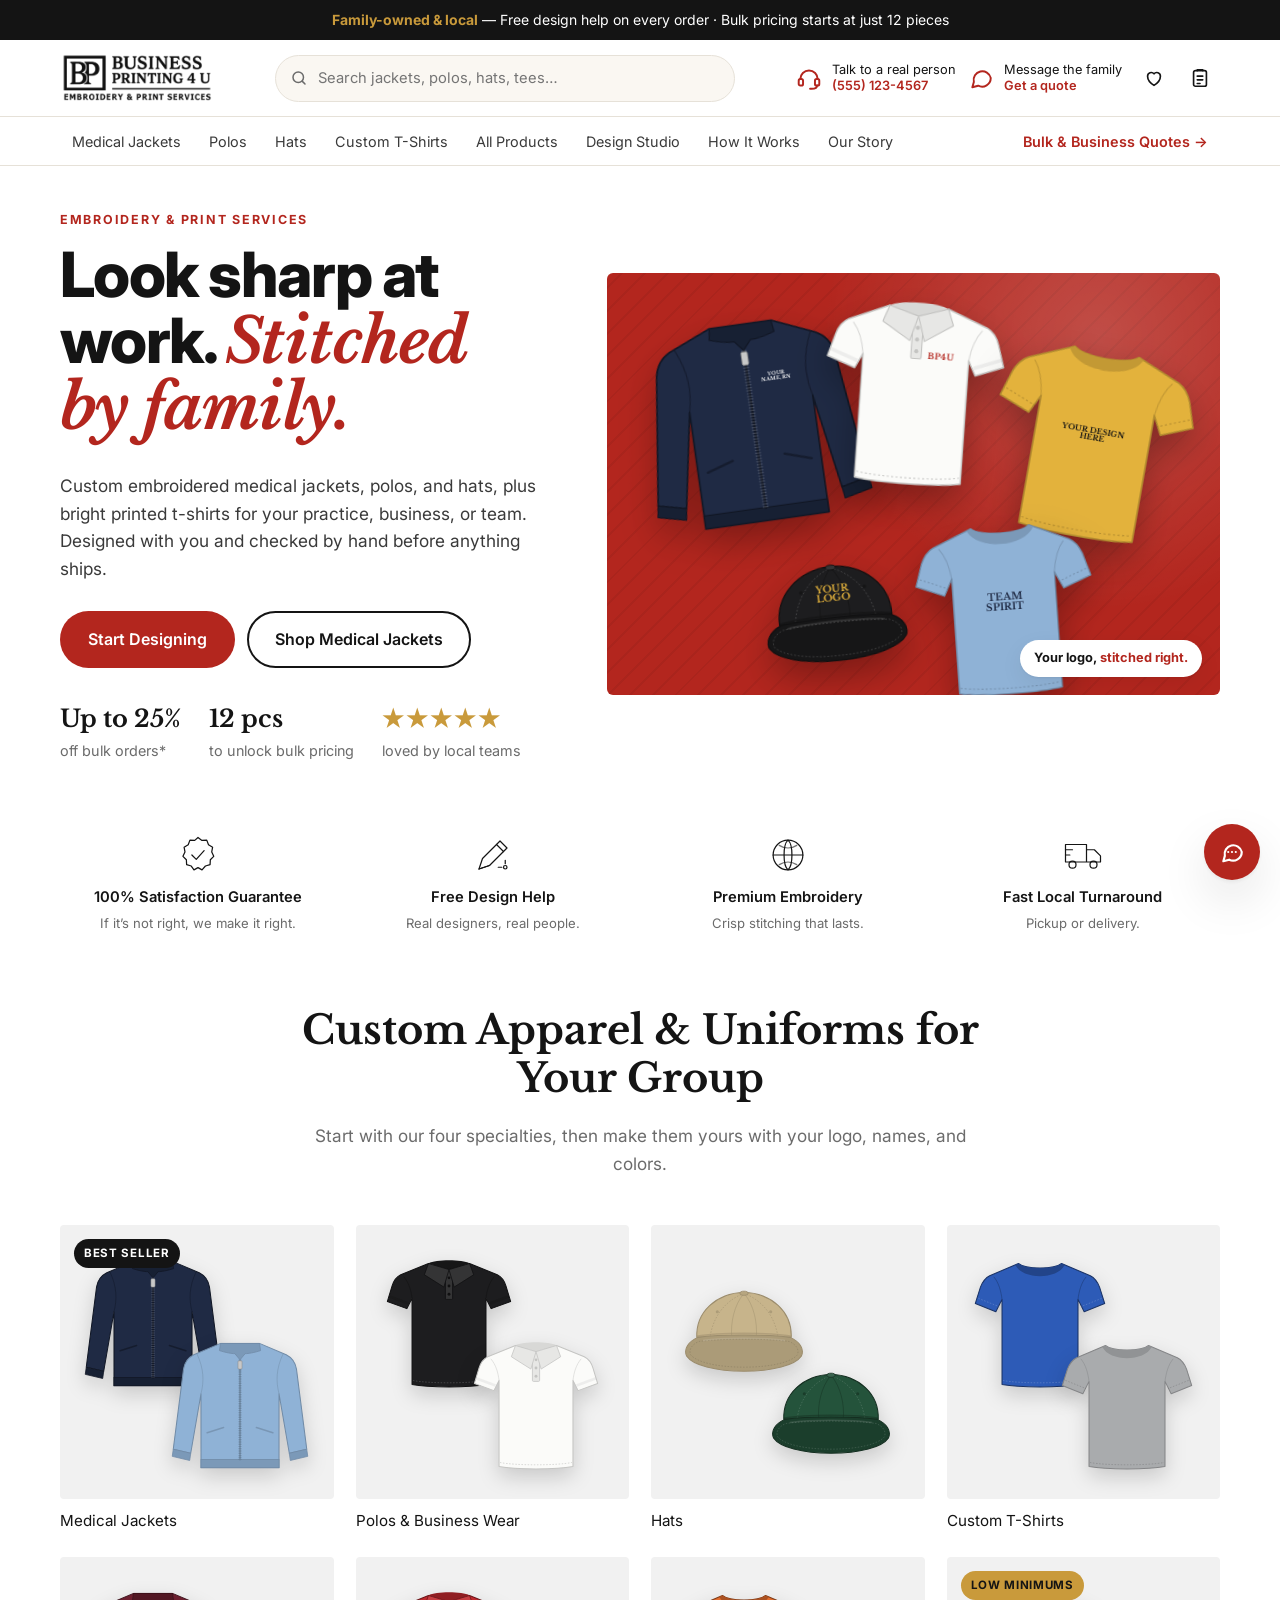
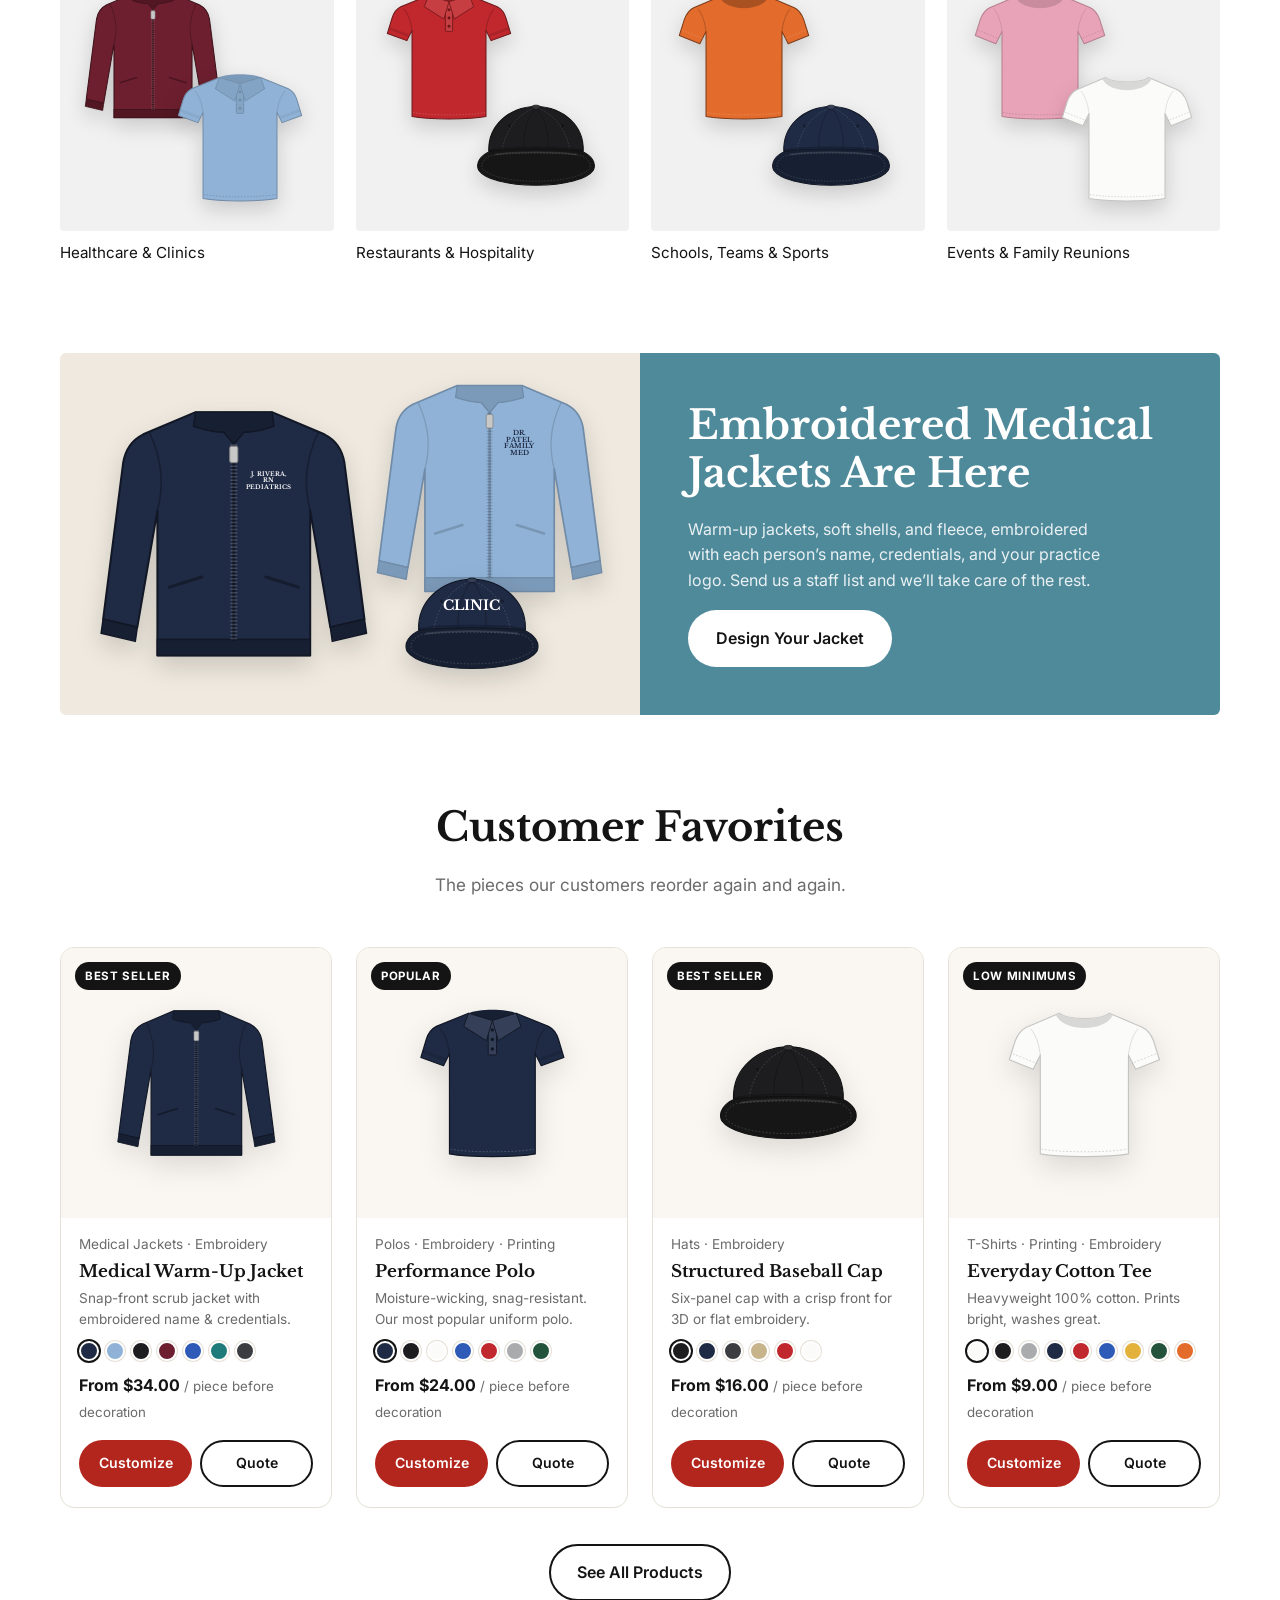
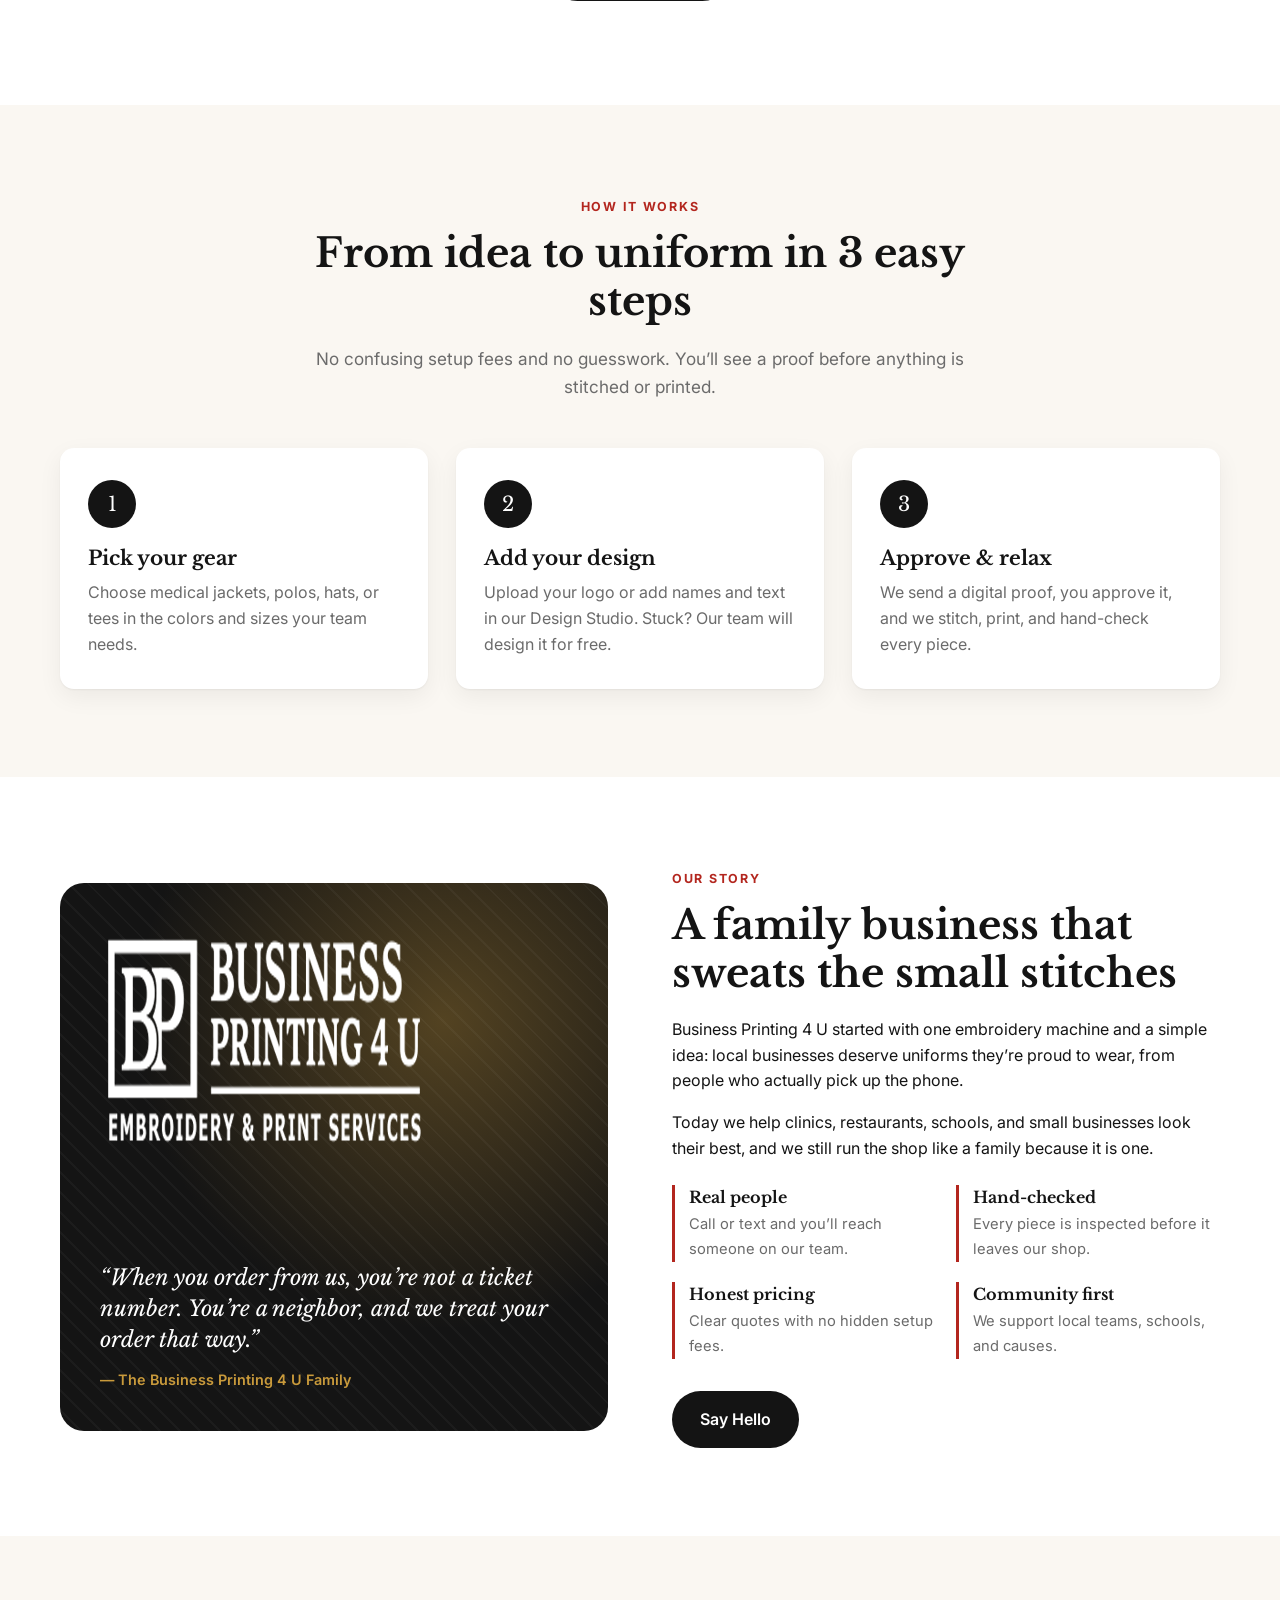
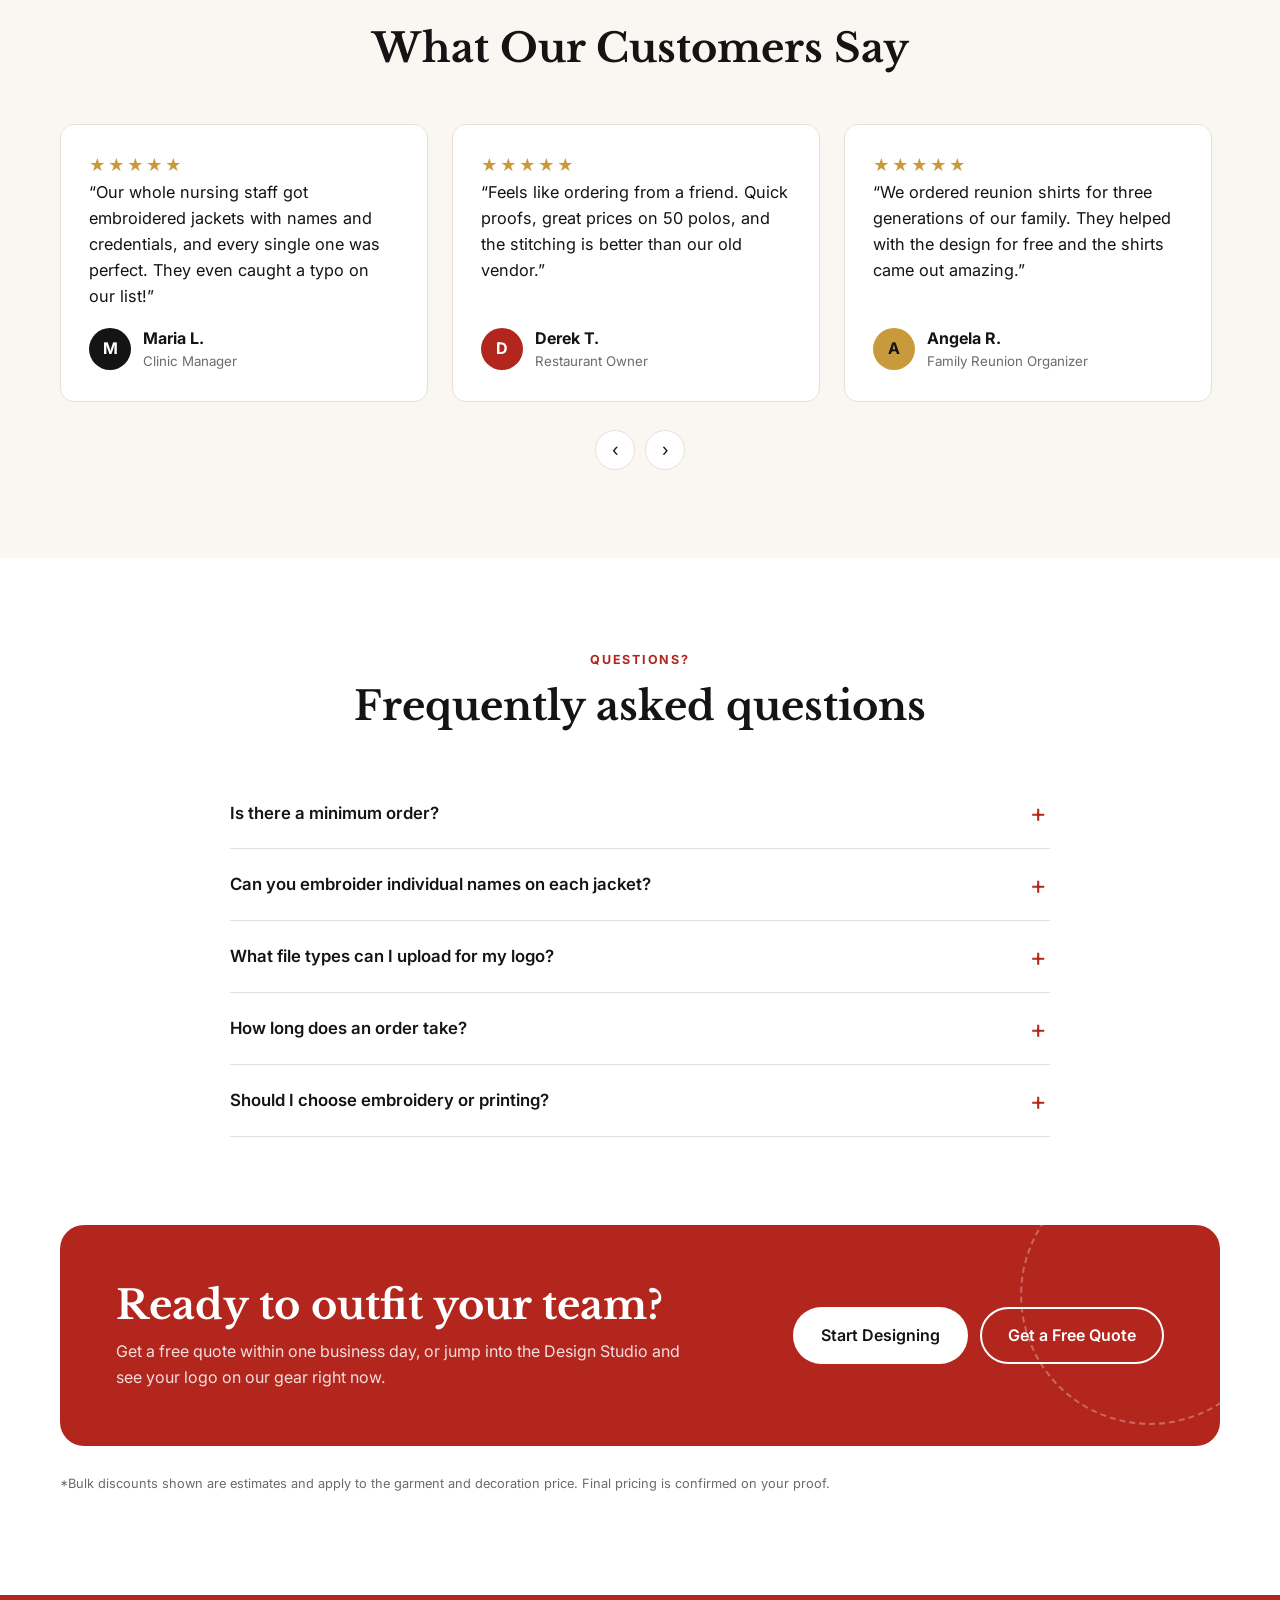
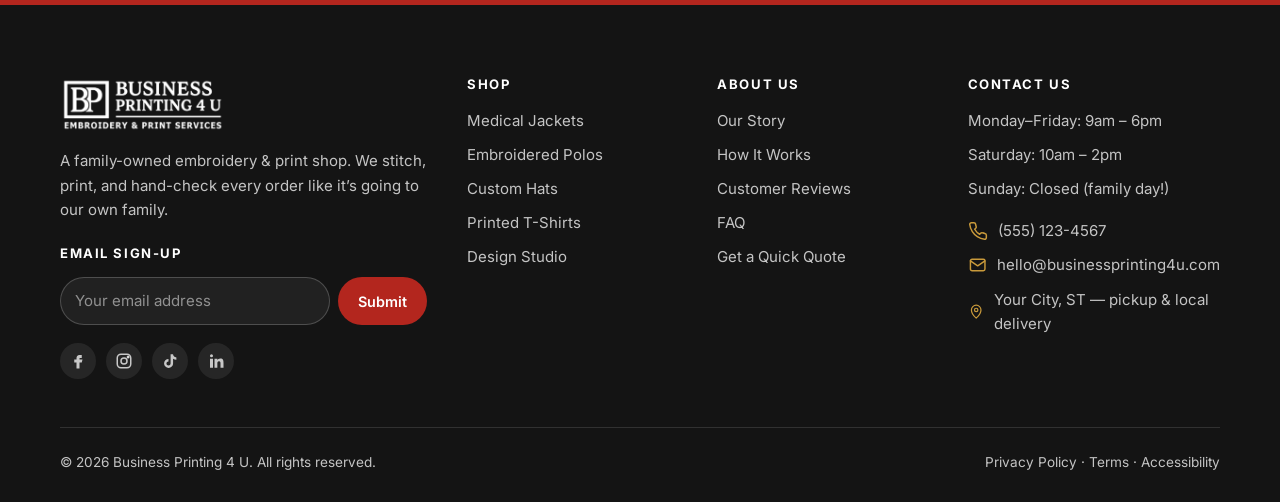
==== index.html @ bcb63080 "Add initial static storefront: homepage, products, design studio, quote Custom Ink-inspired layout b" ====
<!DOCTYPE html>
<html lang="en">
<head>
  <meta charset="UTF-8">
  <meta name="viewport" content="width=device-width, initial-scale=1">
  <title>Business Printing 4 U | Custom Embroidery & Printing</title>
  <meta name="description" content="Family-owned embroidery & print shop. Custom embroidered medical jackets, polos, hats and printed t-shirts for businesses, clinics and teams.">
  <link rel="icon" type="image/png" href="assets/img/favicon.png">
  <link rel="preconnect" href="https://fonts.googleapis.com">
  <link rel="preconnect" href="https://fonts.gstatic.com" crossorigin>
  <link href="https://fonts.googleapis.com/css2?family=Inter:wght@400;500;600;700;800&family=Libre+Baskerville:ital,wght@0,400;0,700;1,400;1,700&display=swap" rel="stylesheet">
  <link rel="stylesheet" href="css/styles.css">
</head>
<body>
  <a class="visually-hidden" href="#main">Skip to content</a>

  <div class="announce">
    <strong>Family-owned &amp; local</strong> — Free design help on every order · Bulk pricing starts at just 12 pieces
  </div>

  <header class="site-header">
    <div class="container header-inner">
      <a class="brand" href="index.html" aria-label="Business Printing 4 U — home">
        <img src="assets/img/logo-dark.png" alt="Business Printing 4 U — Embroidery &amp; Print Services" width="700" height="237">
      </a>

      <form class="header-search" role="search" action="products.html" data-search>
        <svg viewBox="0 0 24 24" fill="none" stroke="currentColor" stroke-width="2" stroke-linecap="round" aria-hidden="true"><circle cx="11" cy="11" r="7"/><path d="M20 20l-3.5-3.5"/></svg>
        <label class="visually-hidden" for="site-search">Search products</label>
        <input id="site-search" name="q" type="search" placeholder="Search jackets, polos, hats, tees…" autocomplete="off">
        <div class="search-results" role="listbox"></div>
      </form>

      <div class="header-actions">
        <a class="util util--phone" href="tel:+15551234567">
          <svg viewBox="0 0 24 24" fill="none" stroke="currentColor" stroke-width="1.8" stroke-linecap="round" stroke-linejoin="round" aria-hidden="true"><path d="M4 13a8 8 0 0 1 16 0"/><rect x="2.5" y="13" width="4" height="6" rx="1.5"/><rect x="17.5" y="13" width="4" height="6" rx="1.5"/><path d="M19.5 19c0 1.7-2 3-5 3h-1.5"/></svg>
          <span class="util-text">Talk to a real person<b>(555) 123-4567</b></span>
        </a>
        <a class="util util--chat" href="contact.html">
          <svg viewBox="0 0 24 24" fill="none" stroke="currentColor" stroke-width="1.8" stroke-linecap="round" stroke-linejoin="round" aria-hidden="true"><path d="M21 12a8 8 0 0 1-11.6 7.1L4 20.5l1.4-4.9A8 8 0 1 1 21 12z"/></svg>
          <span class="util-text">Message the family<b>Get a quote</b></span>
        </a>
        <div class="util-icons">
          <a href="design.html" aria-label="Saved design" data-saved-link>
            <svg viewBox="0 0 24 24" fill="none" stroke="currentColor" stroke-width="1.8" stroke-linejoin="round" aria-hidden="true"><path d="M12 20s-7-4.4-7-10a4 4 0 0 1 7-2.6A4 4 0 0 1 19 10c0 5.6-7 10-7 10z"/></svg>
            <span class="count" data-saved-count hidden>1</span>
          </a>
          <a href="contact.html" aria-label="Request a quote">
            <svg viewBox="0 0 24 24" fill="none" stroke="currentColor" stroke-width="1.8" stroke-linecap="round" stroke-linejoin="round" aria-hidden="true"><rect x="5" y="4" width="14" height="17" rx="2"/><path d="M9 4V3h6v1M9 10h6M9 14h6M9 18h3"/></svg>
          </a>
        </div>
        <button class="nav-toggle" type="button" aria-expanded="false" aria-controls="site-nav" aria-label="Open menu"><span></span></button>
      </div>
    </div>

    <nav class="subnav" id="site-nav" aria-label="Main">
      <div class="container">
        <ul>
          <li class="mobile-search">
            <form class="header-search" role="search" action="products.html">
              <svg viewBox="0 0 24 24" fill="none" stroke="currentColor" stroke-width="2" stroke-linecap="round" aria-hidden="true"><circle cx="11" cy="11" r="7"/><path d="M20 20l-3.5-3.5"/></svg>
              <label class="visually-hidden" for="mobile-search">Search products</label>
              <input id="mobile-search" name="q" type="search" placeholder="Search products">
            </form>
          </li>
          <li><a href="products.html?cat=medical">Medical Jackets</a></li>
          <li><a href="products.html?cat=polos">Polos</a></li>
          <li><a href="products.html?cat=hats">Hats</a></li>
          <li><a href="products.html?cat=tees">Custom T-Shirts</a></li>
          <li><a href="products.html">All Products</a></li>
          <li><a href="design.html">Design Studio</a></li>
          <li><a href="index.html#how-it-works">How It Works</a></li>
          <li><a href="index.html#our-story">Our Story</a></li>
          <li class="subnav-cta"><a href="contact.html">Bulk &amp; Business Quotes →</a></li>
        </ul>
      </div>
    </nav>
  </header>

  <main id="main">

    <!-- ===== Promo hero ===== -->
    <section class="promo-hero">
      <div class="container hero-inner">
        <div>
          <span class="eyebrow">Embroidery &amp; Print Services</span>
          <h1>Look sharp at work. <em>Stitched by family.</em></h1>
          <p class="hero-lead">Custom embroidered medical jackets, polos, and hats, plus bright printed t-shirts for your practice, business, or team. Designed with you and checked by hand before anything ships.</p>
          <div class="hero-ctas">
            <a class="btn btn--primary" href="design.html">Start Designing</a>
            <a class="btn btn--outline" href="products.html?cat=medical">Shop Medical Jackets</a>
          </div>
          <div class="hero-proof">
            <div><strong>Up to 25%</strong>off bulk orders*</div>
            <div><strong>12 pcs</strong>to unlock bulk pricing</div>
            <div><strong><span class="stars" aria-label="5 stars">★★★★★</span></strong>loved by local teams</div>
          </div>
        </div>

        <div class="hero-panel" aria-label="Embroidered jackets, polos, hats and t-shirts">
          <div class="g g--jacket" data-garment="jacket" data-color="#1f2a44" data-mock="Your Name, RN" data-place="chest" data-mock-color="#ffffff"></div>
          <div class="g g--polo" data-garment="polo" data-color="#fbfbf9" data-mock="BP4U" data-place="chest" data-mock-color="#b3261e"></div>
          <div class="g g--tee" data-garment="tee" data-color="#e3b23c" data-mock="Your Design Here" data-mock-color="#141414"></div>
          <div class="g g--hat" data-garment="hat" data-color="#1d1d1f" data-mock="Your Logo" data-mock-color="#e3b23c"></div>
          <div class="g g--tee2" data-garment="tee" data-color="#8fb2d6" data-mock="Team Spirit" data-mock-color="#1f2a44"></div>
          <span class="stamp">Your logo, <span>stitched right.</span></span>
        </div>
      </div>
    </section>

    <!-- ===== Trust icons ===== -->
    <section class="trust-icons" aria-label="Why order with us">
      <div class="container">
        <ul>
          <li>
            <svg viewBox="0 0 48 48" fill="none" stroke="currentColor" stroke-linecap="round" stroke-linejoin="round" aria-hidden="true"><path d="M24 4l4.5 3.3 5.5-.3 2 5.2 4.7 2.9-1 5.4 2.3 5-3.9 3.9-.3 5.6-5.3 1.6L28.6 41 24 38.4 19.4 41l-3.1-4.4-5.3-1.6-.3-5.6L6.8 25.5l2.3-5-1-5.4 4.7-2.9 2-5.2 5.5.3z"/><path d="M17 24l5 5 9-10"/></svg>
            100% Satisfaction Guarantee<small>If it’s not right, we make it right.</small>
          </li>
          <li>
            <svg viewBox="0 0 48 48" fill="none" stroke="currentColor" stroke-linecap="round" stroke-linejoin="round" aria-hidden="true"><path d="M8 40l4-12L32 8l8 8-20 20z"/><path d="M28 12l8 8M8 40l12-4"/><circle cx="38" cy="38" r="2"/><path d="M30 38h4M38 30v4"/></svg>
            Free Design Help<small>Real designers, real people.</small>
          </li>
          <li>
            <svg viewBox="0 0 48 48" fill="none" stroke="currentColor" stroke-linecap="round" stroke-linejoin="round" aria-hidden="true"><circle cx="24" cy="24" r="17"/><path d="M24 7c-6 5-6 29 0 34M24 7c6 5 6 29 0 34M7 24h34"/><path d="M14 13c3 2 7 3 10 3s7-1 10-3M14 35c3-2 7-3 10-3s7 1 10 3" opacity=".6"/></svg>
            Premium Embroidery<small>Crisp stitching that lasts.</small>
          </li>
          <li>
            <svg viewBox="0 0 48 48" fill="none" stroke="currentColor" stroke-linecap="round" stroke-linejoin="round" aria-hidden="true"><path d="M4 12h24v20H4zM28 18h9l7 7v7H28z"/><circle cx="12" cy="35" r="4"/><circle cx="36" cy="35" r="4"/><path d="M4 18h8M4 24h5"/></svg>
            Fast Local Turnaround<small>Pickup or delivery.</small>
          </li>
        </ul>
      </div>
    </section>

    <!-- ===== Category tiles ===== -->
    <section class="section" style="padding-top:48px" id="shop">
      <div class="container">
        <div class="section-head reveal">
          <h2>Custom Apparel &amp; Uniforms for Your Group</h2>
          <p>Start with our four specialties, then make them yours with your logo, names, and colors.</p>
        </div>
        <div class="tile-grid">
          <a class="tile reveal" href="products.html?cat=medical">
            <div class="tile-media"><span class="tag">Best Seller</span><div class="duo"><div data-garment="jacket" data-color="#1f2a44"></div><div data-garment="jacket" data-color="#8fb2d6"></div></div></div>
            <span class="tile-name">Medical Jackets</span>
          </a>
          <a class="tile reveal" href="products.html?cat=polos">
            <div class="tile-media"><div class="duo"><div data-garment="polo" data-color="#1d1d1f"></div><div data-garment="polo" data-color="#fbfbf9"></div></div></div>
            <span class="tile-name">Polos &amp; Business Wear</span>
          </a>
          <a class="tile reveal" href="products.html?cat=hats">
            <div class="tile-media"><div class="duo"><div data-garment="hat" data-color="#c7b48b"></div><div data-garment="hat" data-color="#24533b"></div></div></div>
            <span class="tile-name">Hats</span>
          </a>
          <a class="tile reveal" href="products.html?cat=tees">
            <div class="tile-media"><div class="duo"><div data-garment="tee" data-color="#2d5bb7"></div><div data-garment="tee" data-color="#a9abad"></div></div></div>
            <span class="tile-name">Custom T-Shirts</span>
          </a>
          <a class="tile reveal" href="products.html?cat=medical">
            <div class="tile-media"><div class="duo"><div data-garment="jacket" data-color="#6d1f2f"></div><div data-garment="polo" data-color="#8fb2d6"></div></div></div>
            <span class="tile-name">Healthcare &amp; Clinics</span>
          </a>
          <a class="tile reveal" href="products.html?cat=polos">
            <div class="tile-media"><div class="duo"><div data-garment="polo" data-color="#c0282d"></div><div data-garment="hat" data-color="#1d1d1f"></div></div></div>
            <span class="tile-name">Restaurants &amp; Hospitality</span>
          </a>
          <a class="tile reveal" href="products.html?cat=tees">
            <div class="tile-media"><div class="duo"><div data-garment="tee" data-color="#e36c2c"></div><div data-garment="hat" data-color="#1f2a44"></div></div></div>
            <span class="tile-name">Schools, Teams &amp; Sports</span>
          </a>
          <a class="tile reveal" href="products.html?cat=tees">
            <div class="tile-media"><span class="tag tag--gold">Low Minimums</span><div class="duo"><div data-garment="tee" data-color="#e9a3b8"></div><div data-garment="tee" data-color="#fbfbf9"></div></div></div>
            <span class="tile-name">Events &amp; Family Reunions</span>
          </a>
        </div>
      </div>
    </section>

    <!-- ===== Medical promo banner ===== -->
    <section class="container" aria-labelledby="medical-title">
      <div class="promo-banner reveal">
        <div class="pb-art" aria-hidden="true">
          <div data-garment="jacket" data-color="#1f2a44" data-mock="J. Rivera, RN&#10;Pediatrics" data-place="chest" data-mock-color="#ffffff" style="position:absolute;width:52%;left:4%;top:8%"></div>
          <div data-garment="jacket" data-color="#8fb2d6" data-mock="Dr. Patel&#10;Family Med" data-place="chest" data-mock-color="#1f2a44" style="position:absolute;width:44%;right:4%;top:2%"></div>
          <div data-garment="hat" data-color="#1f2a44" data-mock="Clinic" data-mock-color="#ffffff" style="position:absolute;width:30%;right:14%;bottom:4%"></div>
        </div>
        <div class="pb-text">
          <h2 id="medical-title">Embroidered Medical Jackets Are Here</h2>
          <p>Warm-up jackets, soft shells, and fleece, embroidered with each person’s name, credentials, and your practice logo. Send us a staff list and we’ll take care of the rest.</p>
          <a class="btn btn--light" href="design.html?product=warmup-jacket">Design Your Jacket</a>
        </div>
      </div>
    </section>

    <!-- ===== Popular products ===== -->
    <section class="section">
      <div class="container">
        <div class="section-head reveal">
          <h2>Customer Favorites</h2>
          <p>The pieces our customers reorder again and again.</p>
        </div>
        <div class="product-grid" data-product-grid data-ids="warmup-jacket,performance-polo,structured-cap,cotton-tee"></div>
        <p style="text-align:center;margin-top:36px"><a class="btn btn--outline" href="products.html">See All Products</a></p>
      </div>
    </section>

    <!-- ===== How it works ===== -->
    <section class="section section--cream" id="how-it-works">
      <div class="container">
        <div class="section-head reveal">
          <span class="eyebrow">How it works</span>
          <h2>From idea to uniform in 3 easy steps</h2>
          <p>No confusing setup fees and no guesswork. You’ll see a proof before anything is stitched or printed.</p>
        </div>
        <div class="steps">
          <div class="step reveal">
            <h3>Pick your gear</h3>
            <p>Choose medical jackets, polos, hats, or tees in the colors and sizes your team needs.</p>
          </div>
          <div class="step reveal">
            <h3>Add your design</h3>
            <p>Upload your logo or add names and text in our Design Studio. Stuck? Our team will design it for free.</p>
          </div>
          <div class="step reveal">
            <h3>Approve &amp; relax</h3>
            <p>We send a digital proof, you approve it, and we stitch, print, and hand-check every piece.</p>
          </div>
        </div>
      </div>
    </section>

    <!-- ===== Our story ===== -->
    <section class="section" id="our-story">
      <div class="container split">
        <div class="story-media reveal">
          <img src="assets/img/logo-light.png" alt="" width="700" height="237" loading="lazy">
          <blockquote>“When you order from us, you’re not a ticket number. You’re a neighbor, and we treat your order that way.”</blockquote>
          <cite>— The Business Printing 4 U Family</cite>
        </div>
        <div class="reveal">
          <span class="eyebrow">Our story</span>
          <h2>A family business that sweats the small stitches</h2>
          <p>Business Printing 4 U started with one embroidery machine and a simple idea: local businesses deserve uniforms they’re proud to wear, from people who actually pick up the phone.</p>
          <p>Today we help clinics, restaurants, schools, and small businesses look their best, and we still run the shop like a family because it is one.</p>
          <div class="values">
            <div><strong>Real people</strong><span>Call or text and you’ll reach someone on our team.</span></div>
            <div><strong>Hand-checked</strong><span>Every piece is inspected before it leaves our shop.</span></div>
            <div><strong>Honest pricing</strong><span>Clear quotes with no hidden setup fees.</span></div>
            <div><strong>Community first</strong><span>We support local teams, schools, and causes.</span></div>
          </div>
          <a class="btn btn--dark" href="contact.html">Say Hello</a>
        </div>
      </div>
    </section>

    <!-- ===== Reviews (PLACEHOLDER reviews — replace with real customer reviews) ===== -->
    <section class="section section--cream" id="reviews">
      <div class="container">
        <div class="section-head reveal">
          <h2>What Our Customers Say</h2>
        </div>
        <div class="review-row" data-review-row>
          <article class="review">
            <div class="stars" aria-label="5 out of 5 stars">★★★★★</div>
            <p>“Our whole nursing staff got embroidered jackets with names and credentials, and every single one was perfect. They even caught a typo on our list!”</p>
            <footer><span class="avatar">M</span><div><strong>Maria L.</strong><small>Clinic Manager</small></div></footer>
          </article>
          <article class="review">
            <div class="stars" aria-label="5 out of 5 stars">★★★★★</div>
            <p>“Feels like ordering from a friend. Quick proofs, great prices on 50 polos, and the stitching is better than our old vendor.”</p>
            <footer><span class="avatar" style="background:var(--accent)">D</span><div><strong>Derek T.</strong><small>Restaurant Owner</small></div></footer>
          </article>
          <article class="review">
            <div class="stars" aria-label="5 out of 5 stars">★★★★★</div>
            <p>“We ordered reunion shirts for three generations of our family. They helped with the design for free and the shirts came out amazing.”</p>
            <footer><span class="avatar" style="background:var(--gold);color:var(--ink)">A</span><div><strong>Angela R.</strong><small>Family Reunion Organizer</small></div></footer>
          </article>
          <article class="review">
            <div class="stars" aria-label="5 out of 5 stars">★★★★★</div>
            <p>“Hats for our landscaping crew look sharp and have held up all season. We’ll be back for jackets this winter.”</p>
            <footer><span class="avatar" style="background:#24533b">K</span><div><strong>Kevin S.</strong><small>Small Business Owner</small></div></footer>
          </article>
        </div>
        <div class="review-nav">
          <button type="button" data-review-prev aria-label="Previous reviews">‹</button>
          <button type="button" data-review-next aria-label="Next reviews">›</button>
        </div>
      </div>
    </section>

    <!-- ===== FAQ ===== -->
    <section class="section" id="faq">
      <div class="container">
        <div class="section-head reveal">
          <span class="eyebrow">Questions?</span>
          <h2>Frequently asked questions</h2>
        </div>
        <div class="faq">
          <details>
            <summary>Is there a minimum order?</summary>
            <p>No hard minimum. We can do a single embroidered jacket. Bulk pricing starts at 12 pieces and gets better at 24, 48, and 96+.</p>
          </details>
          <details>
            <summary>Can you embroider individual names on each jacket?</summary>
            <p>Yes! Personalized names and credentials are our specialty. Just send us a list with each person’s name, title, and size, and we’ll match everything up.</p>
          </details>
          <details>
            <summary>What file types can I upload for my logo?</summary>
            <p>PNG, JPG, SVG, PDF, or AI files all work. Don’t have a clean file? Send what you have and our team will recreate it, free on most orders.</p>
          </details>
          <details>
            <summary>How long does an order take?</summary>
            <p>Most orders are ready in about 7–10 business days after you approve your proof. Need it sooner? Call us and we’ll do our best to make it happen.</p>
          </details>
          <details>
            <summary>Should I choose embroidery or printing?</summary>
            <p>Embroidery looks professional and lasts on jackets, polos, and hats. Screen printing is ideal for t-shirts, larger designs, and bigger quantities. Not sure? We’ll recommend the best fit.</p>
          </details>
        </div>
      </div>
    </section>

    <!-- ===== CTA band ===== -->
    <section class="container" style="padding-bottom:88px">
      <div class="cta-band reveal">
        <div>
          <h2>Ready to outfit your team?</h2>
          <p>Get a free quote within one business day, or jump into the Design Studio and see your logo on our gear right now.</p>
        </div>
        <div class="cta-actions">
          <a class="btn btn--light" href="design.html">Start Designing</a>
          <a class="btn btn--outline" href="contact.html">Get a Free Quote</a>
        </div>
      </div>
      <p class="fine-print">*Bulk discounts shown are estimates and apply to the garment and decoration price. Final pricing is confirmed on your proof.</p>
    </section>

  </main>

  <div class="footer-stripe" aria-hidden="true"></div>
  <footer class="site-footer">
    <div class="container">
      <div class="footer-grid">
        <div class="footer-brand">
          <img src="assets/img/logo-light.png" alt="Business Printing 4 U" width="700" height="237" loading="lazy">
          <p>A family-owned embroidery &amp; print shop. We stitch, print, and hand-check every order like it’s going to our own family.</p>
          <h4 style="margin-top:24px">Email sign-up</h4>
          <form class="newsletter" data-newsletter>
            <label class="visually-hidden" for="nl-email-index">Email address</label>
            <input id="nl-email-index" type="email" placeholder="Your email address" required>
            <button class="btn btn--primary btn--sm" type="submit">Submit</button>
          </form>
          <div class="social" aria-label="Follow us">
            <a href="#" aria-label="Facebook"><svg viewBox="0 0 24 24" fill="currentColor" aria-hidden="true"><path d="M14 8h3V4h-3c-2.8 0-4 1.8-4 4.3V10H7v4h3v8h4v-8h3l1-4h-4V8.6c0-.4.3-.6.6-.6z"/></svg></a>
            <a href="#" aria-label="Instagram"><svg viewBox="0 0 24 24" fill="none" stroke="currentColor" stroke-width="2" aria-hidden="true"><rect x="3" y="3" width="18" height="18" rx="5"/><circle cx="12" cy="12" r="4"/><circle cx="17.5" cy="6.5" r="1" fill="currentColor"/></svg></a>
            <a href="#" aria-label="TikTok"><svg viewBox="0 0 24 24" fill="currentColor" aria-hidden="true"><path d="M16 3c.4 2.4 1.9 4 4.5 4.2v3.2c-1.6 0-3.1-.5-4.4-1.3v6.1A6 6 0 1 1 10 9.2v3.3a2.8 2.8 0 1 0 2.8 2.8V3H16z"/></svg></a>
            <a href="#" aria-label="LinkedIn"><svg viewBox="0 0 24 24" fill="currentColor" aria-hidden="true"><path d="M4 9h4v12H4zM6 3a2 2 0 1 1 0 4 2 2 0 0 1 0-4zM10 9h3.8v1.7c.6-1 1.9-2 3.9-2 4 0 4.3 2.6 4.3 6V21h-4v-5.5c0-1.4 0-3.1-2-3.1s-2.2 1.5-2.2 3V21H10z"/></svg></a>
          </div>
        </div>
        <div>
          <h4>Shop</h4>
          <ul>
            <li><a href="products.html?cat=medical">Medical Jackets</a></li>
            <li><a href="products.html?cat=polos">Embroidered Polos</a></li>
            <li><a href="products.html?cat=hats">Custom Hats</a></li>
            <li><a href="products.html?cat=tees">Printed T-Shirts</a></li>
            <li><a href="design.html">Design Studio</a></li>
          </ul>
        </div>
        <div>
          <h4>About us</h4>
          <ul>
            <li><a href="index.html#our-story">Our Story</a></li>
            <li><a href="index.html#how-it-works">How It Works</a></li>
            <li><a href="index.html#reviews">Customer Reviews</a></li>
            <li><a href="index.html#faq">FAQ</a></li>
            <li><a href="contact.html">Get a Quick Quote</a></li>
          </ul>
        </div>
        <div>
          <h4>Contact us</h4>
          <ul class="hours">
            <li>Monday–Friday: 9am – 6pm</li>
            <li>Saturday: 10am – 2pm</li>
            <li>Sunday: Closed (family day!)</li>
          </ul>
          <ul class="contact-links">
            <li><svg viewBox="0 0 24 24" fill="none" stroke="currentColor" stroke-width="1.8" stroke-linecap="round" stroke-linejoin="round" aria-hidden="true"><path d="M22 16.9v3a2 2 0 0 1-2.2 2 19.8 19.8 0 0 1-8.6-3.1 19.5 19.5 0 0 1-6-6A19.8 19.8 0 0 1 2.1 4.2 2 2 0 0 1 4.1 2h3a2 2 0 0 1 2 1.7c.1 1 .4 1.9.7 2.8a2 2 0 0 1-.5 2.1L8 9.9a16 16 0 0 0 6 6l1.3-1.3a2 2 0 0 1 2.1-.4c.9.3 1.8.6 2.8.7a2 2 0 0 1 1.7 2z"/></svg><a href="tel:+15551234567">(555) 123-4567</a></li>
            <li><svg viewBox="0 0 24 24" fill="none" stroke="currentColor" stroke-width="1.8" stroke-linecap="round" stroke-linejoin="round" aria-hidden="true"><rect x="3" y="5" width="18" height="14" rx="2"/><path d="M3 7l9 6 9-6"/></svg><a href="mailto:hello@businessprinting4u.com">hello@businessprinting4u.com</a></li>
            <li><svg viewBox="0 0 24 24" fill="none" stroke="currentColor" stroke-width="1.8" stroke-linecap="round" stroke-linejoin="round" aria-hidden="true"><path d="M12 21s-7-6.2-7-12a7 7 0 0 1 14 0c0 5.8-7 12-7 12z"/><circle cx="12" cy="9" r="2.5"/></svg><span>Your City, ST — pickup &amp; local delivery</span></li>
          </ul>
        </div>
      </div>
      <div class="footer-bottom">
        <span>© <span data-year>2026</span> Business Printing 4 U. All rights reserved.</span>
        <span><a href="#">Privacy Policy</a> · <a href="#">Terms</a> · <a href="#">Accessibility</a></span>
      </div>
    </div>
  </footer>

  <a class="chat-fab" href="contact.html" aria-label="Message us">
    <svg viewBox="0 0 24 24" fill="none" stroke="currentColor" stroke-width="2" stroke-linecap="round" stroke-linejoin="round" aria-hidden="true"><path d="M21 12a8 8 0 0 1-11.6 7.1L4 20.5l1.4-4.9A8 8 0 1 1 21 12z"/><path d="M8.5 12h.01M12 12h.01M15.5 12h.01"/></svg>
  </a>
  <div class="toast" role="status" aria-live="polite"></div>

  <script src="js/catalog.js"></script>
  <script src="js/main.js"></script>

</body>
</html>
---- css/styles.css ----
/* ==========================================================================
   Business Printing 4 U — main stylesheet
   Plain CSS, no build step. Sections are ordered the way they appear on
   the pages so they map cleanly onto WordPress template parts later.
   ========================================================================== */

:root {
  --ink: #141414;
  --ink-soft: #3a3a3a;
  --muted: #6b6b6b;
  --line: #e6e1d8;
  --paper: #ffffff;
  --cream: #faf7f2;
  --cream-deep: #f2ece1;
  --accent: #b3261e;        /* thread red */
  --accent-dark: #8c1d17;
  --accent-soft: #fbeceb;
  --gold: #c99a3b;          /* embroidery gold */
  --success: #2e7d4f;

  --font-head: "Libre Baskerville", Georgia, "Times New Roman", serif;
  --font-body: "Inter", system-ui, -apple-system, "Segoe UI", Roboto, sans-serif;

  --radius: 14px;
  --radius-sm: 8px;
  --shadow: 0 1px 2px rgba(0,0,0,.05), 0 8px 24px rgba(0,0,0,.06);
  --shadow-lg: 0 2px 4px rgba(0,0,0,.06), 0 20px 48px rgba(0,0,0,.10);
  --container: 1200px;
}

[hidden] { display: none !important; }
*, *::before, *::after { box-sizing: border-box; }
html { scroll-behavior: smooth; }
body {
  margin: 0;
  font-family: var(--font-body);
  font-size: 16px;
  line-height: 1.6;
  color: var(--ink);
  background: var(--paper);
  -webkit-font-smoothing: antialiased;
}
img, svg { max-width: 100%; display: block; }
a { color: inherit; }
h1, h2, h3, h4 { font-family: var(--font-head); line-height: 1.2; margin: 0 0 .5em; font-weight: 700; }
h1 { font-size: clamp(2.1rem, 4.6vw, 3.6rem); letter-spacing: -.01em; }
h2 { font-size: clamp(1.7rem, 3.2vw, 2.5rem); }
h3 { font-size: 1.25rem; }
p { margin: 0 0 1em; }
button, input, select, textarea { font: inherit; color: inherit; }

.container { width: 100%; max-width: var(--container); margin: 0 auto; padding: 0 20px; }
.section { padding: 88px 0; }
.section--cream { background: var(--cream); }
.section--ink { background: var(--ink); color: #fff; }
.section-head { max-width: 680px; margin: 0 auto 48px; text-align: center; }
.section-head p { color: var(--muted); font-size: 1.075rem; }
.section--ink .section-head p { color: rgba(255,255,255,.7); }
.eyebrow {
  display: inline-block;
  font-size: .78rem; font-weight: 700; letter-spacing: .14em; text-transform: uppercase;
  color: var(--accent); margin-bottom: 12px;
}
.visually-hidden { position: absolute !important; width: 1px; height: 1px; overflow: hidden; clip: rect(0 0 0 0); white-space: nowrap; }

/* ---------- Buttons ---------- */
.btn {
  display: inline-flex; align-items: center; justify-content: center; gap: 8px;
  padding: 14px 26px; border-radius: 999px; border: 2px solid transparent;
  font-weight: 600; font-size: 1rem; text-decoration: none; cursor: pointer;
  transition: background .2s, color .2s, border-color .2s, transform .15s, box-shadow .2s;
  white-space: nowrap;
}
.btn:active { transform: translateY(1px); }
.btn--primary { background: var(--accent); color: #fff; }
.btn--primary:hover { background: var(--accent-dark); box-shadow: 0 6px 18px rgba(179,38,30,.3); }
.btn--dark { background: var(--ink); color: #fff; }
.btn--dark:hover { background: #000; }
.btn--outline { border-color: var(--ink); color: var(--ink); background: transparent; }
.btn--outline:hover { background: var(--ink); color: #fff; }
.btn--light { background: #fff; color: var(--ink); }
.btn--light:hover { background: var(--cream-deep); }
.btn--sm { padding: 9px 18px; font-size: .9rem; }
.btn--block { width: 100%; }
:focus-visible { outline: 3px solid var(--gold); outline-offset: 2px; }

/* ---------- Announcement bar ---------- */
.announce {
  background: var(--ink); color: #fff; font-size: .875rem; text-align: center; padding: 9px 16px;
}
.announce strong { color: var(--gold); }

/* ---------- Header ---------- */
.site-header {
  position: sticky; top: 0; z-index: 50;
  background: rgba(255,255,255,.96); backdrop-filter: saturate(1.4) blur(8px);
  border-bottom: 1px solid var(--line);
}
.header-inner { display: flex; align-items: center; justify-content: space-between; gap: 24px; height: 78px; }
.brand img { height: 52px; width: auto; }
.main-nav ul { list-style: none; display: flex; gap: 4px; margin: 0; padding: 0; }
.main-nav a {
  display: block; padding: 10px 14px; border-radius: 999px; text-decoration: none;
  font-weight: 500; font-size: .95rem; color: var(--ink-soft);
}
.main-nav a:hover, .main-nav a[aria-current="page"] { background: var(--cream); color: var(--ink); }
.header-actions { display: flex; align-items: center; gap: 12px; }
.header-phone { font-weight: 600; font-size: .92rem; text-decoration: none; display: flex; align-items: center; gap: 6px; }
.nav-toggle {
  display: none; width: 44px; height: 44px; border: 1px solid var(--line); border-radius: 10px;
  background: #fff; cursor: pointer; align-items: center; justify-content: center;
}
.nav-toggle span, .nav-toggle span::before, .nav-toggle span::after {
  content: ""; display: block; width: 20px; height: 2px; background: var(--ink); position: relative; transition: .2s;
}
.nav-toggle span::before { position: absolute; top: -6px; }
.nav-toggle span::after { position: absolute; top: 6px; }
.nav-open .nav-toggle span { background: transparent; }
.nav-open .nav-toggle span::before { top: 0; transform: rotate(45deg); }
.nav-open .nav-toggle span::after { top: 0; transform: rotate(-45deg); }

/* ---------- Hero ---------- */
.hero { background: var(--cream); overflow: hidden; }
.hero-inner { display: grid; grid-template-columns: 1.05fr 1fr; gap: 48px; align-items: center; padding: 72px 20px 88px; }
.hero h1 em { font-style: italic; color: var(--accent); }
.hero-lead { font-size: 1.15rem; color: var(--ink-soft); max-width: 540px; margin-bottom: 28px; }
.hero-ctas { display: flex; flex-wrap: wrap; gap: 12px; margin-bottom: 32px; }
.hero-proof { display: flex; flex-wrap: wrap; gap: 28px; }
.hero-proof div { font-size: .9rem; color: var(--muted); }
.hero-proof strong { display: block; font-family: var(--font-head); font-size: 1.5rem; color: var(--ink); }
.stars { color: var(--gold); letter-spacing: 2px; }

.hero-art { position: relative; aspect-ratio: 1 / 1; max-width: 540px; justify-self: center; width: 100%; }
.hero-art .blob {
  position: absolute; inset: 6%; border-radius: 48% 52% 46% 54% / 52% 44% 56% 48%;
  background: #fff; box-shadow: var(--shadow-lg);
}
.hero-art .g { position: absolute; filter: drop-shadow(0 14px 18px rgba(0,0,0,.14)); transition: transform .4s; }
.hero-art .g:hover { transform: translateY(-6px) rotate(-1deg); }
.hero-art .g--jacket { width: 52%; left: 4%; top: 12%; }
.hero-art .g--tee { width: 46%; right: 2%; top: 4%; }
.hero-art .g--polo { width: 42%; right: 8%; bottom: 4%; }
.hero-art .g--hat { width: 36%; left: 12%; bottom: 6%; }
.hero-badge {
  position: absolute; left: 50%; top: 50%; transform: translate(-50%, -50%);
  background: var(--ink); color: #fff; border-radius: 999px; padding: 10px 18px;
  font-size: .85rem; font-weight: 600; box-shadow: var(--shadow); white-space: nowrap; z-index: 2;
}
.hero-badge span { color: var(--gold); }

/* ---------- Trust strip ---------- */
.trust { border-bottom: 1px solid var(--line); background: #fff; }
.trust ul { list-style: none; margin: 0; padding: 22px 0; display: grid; grid-template-columns: repeat(4, 1fr); gap: 16px; }
.trust li { display: flex; align-items: center; gap: 12px; font-weight: 600; font-size: .95rem; }
.trust li small { display: block; font-weight: 400; color: var(--muted); font-size: .82rem; }
.icon-circle {
  flex: none; width: 44px; height: 44px; border-radius: 50%; background: var(--accent-soft); color: var(--accent);
  display: grid; place-items: center;
}
.icon-circle svg { width: 22px; height: 22px; }

/* ---------- Category cards ---------- */
.cat-grid { display: grid; grid-template-columns: repeat(4, 1fr); gap: 20px; }
.cat-card {
  position: relative; display: flex; flex-direction: column; text-decoration: none;
  background: var(--cream); border-radius: var(--radius); overflow: hidden; transition: transform .2s, box-shadow .2s;
}
.cat-card:hover { transform: translateY(-4px); box-shadow: var(--shadow-lg); }
.cat-card .cat-art { aspect-ratio: 1 / 1; display: grid; place-items: center; padding: 28px; }
.cat-card .cat-art svg { width: 80%; filter: drop-shadow(0 10px 14px rgba(0,0,0,.12)); transition: transform .3s; }
.cat-card:hover .cat-art svg { transform: scale(1.04); }
.cat-card .cat-body { padding: 18px 20px 22px; background: #fff; flex: 1; }
.cat-card h3 { margin-bottom: 4px; }
.cat-card p { color: var(--muted); font-size: .92rem; margin-bottom: 10px; }
.cat-link { font-weight: 600; color: var(--accent); font-size: .92rem; }
.tag {
  position: absolute; top: 14px; left: 14px; background: var(--ink); color: #fff;
  font-size: .72rem; font-weight: 700; letter-spacing: .06em; text-transform: uppercase; padding: 5px 10px; border-radius: 999px;
}
.tag--gold { background: var(--gold); color: var(--ink); }

/* ---------- Steps ---------- */
.steps { display: grid; grid-template-columns: repeat(3, 1fr); gap: 28px; counter-reset: step; }
.step { background: #fff; border-radius: var(--radius); padding: 32px 28px; box-shadow: var(--shadow); position: relative; }
.step::before {
  counter-increment: step; content: counter(step);
  display: grid; place-items: center; width: 48px; height: 48px; border-radius: 50%;
  background: var(--ink); color: #fff; font-family: var(--font-head); font-size: 1.25rem; margin-bottom: 18px;
}
.step p { color: var(--muted); margin: 0; }

/* ---------- Split feature (medical) ---------- */
.split { display: grid; grid-template-columns: 1fr 1fr; gap: 64px; align-items: center; }
.split--reverse .split-media { order: 2; }
.split-media {
  background: linear-gradient(160deg, #eef3f7, #dde7ee); border-radius: 24px; aspect-ratio: 5 / 4;
  display: grid; place-items: center; position: relative; overflow: hidden;
}
.split-media svg.g-main { width: 62%; filter: drop-shadow(0 18px 22px rgba(0,0,0,.18)); }
.check-list { list-style: none; padding: 0; margin: 0 0 28px; display: grid; gap: 12px; }
.check-list li { display: flex; gap: 12px; align-items: flex-start; }
.check-list li::before {
  content: ""; flex: none; width: 22px; height: 22px; margin-top: 2px; border-radius: 50%;
  background: var(--accent) url("data:image/svg+xml,%3Csvg xmlns='http://www.w3.org/2000/svg' viewBox='0 0 24 24' fill='none' stroke='white' stroke-width='3.2' stroke-linecap='round' stroke-linejoin='round'%3E%3Cpath d='M5 12.5l4.5 4.5L19 7.5'/%3E%3C/svg%3E") center / 14px no-repeat;
}
.float-card {
  position: absolute; background: #fff; border-radius: 12px; padding: 12px 16px; box-shadow: var(--shadow-lg);
  font-size: .85rem; line-height: 1.35;
}
.float-card strong { display: block; font-family: var(--font-head); }
.float-card--a { left: 6%; bottom: 10%; }
.float-card--b { right: 6%; top: 10%; }

/* ---------- Products ---------- */
.product-grid { display: grid; grid-template-columns: repeat(4, 1fr); gap: 24px; }
.product-card {
  background: #fff; border: 1px solid var(--line); border-radius: var(--radius); overflow: hidden;
  display: flex; flex-direction: column; transition: box-shadow .2s, transform .2s;
}
.product-card:hover { box-shadow: var(--shadow-lg); transform: translateY(-3px); }
.product-media { background: var(--cream); aspect-ratio: 1 / 1; display: grid; place-items: center; padding: 26px; position: relative; }
.product-media svg { width: 82%; filter: drop-shadow(0 10px 14px rgba(0,0,0,.12)); }
.product-body { padding: 16px 18px 20px; display: flex; flex-direction: column; gap: 6px; flex: 1; }
.product-body h3 { font-size: 1.05rem; margin: 0; }
.product-meta { font-size: .85rem; color: var(--muted); }
.swatches { display: flex; gap: 6px; flex-wrap: wrap; margin: 4px 0 6px; }
.swatch {
  width: 20px; height: 20px; border-radius: 50%; border: 2px solid #fff; box-shadow: 0 0 0 1px var(--line);
  cursor: pointer; padding: 0;
}
.swatch[aria-pressed="true"] { box-shadow: 0 0 0 2px var(--ink); }
.product-price { font-weight: 700; margin-top: auto; }
.product-price small { font-weight: 400; color: var(--muted); }
.product-actions { display: flex; gap: 8px; margin-top: 10px; }
.product-actions .btn { flex: 1; padding: 10px 12px; font-size: .88rem; }

.filters { display: flex; flex-wrap: wrap; gap: 10px; justify-content: center; margin-bottom: 36px; }
.chip {
  border: 1px solid var(--line); background: #fff; border-radius: 999px; padding: 9px 18px; cursor: pointer;
  font-weight: 500; font-size: .92rem; transition: .2s;
}
.chip:hover { border-color: var(--ink); }
.chip[aria-pressed="true"] { background: var(--ink); border-color: var(--ink); color: #fff; }

/* ---------- Industries ---------- */
.industry-grid { display: grid; grid-template-columns: repeat(5, 1fr); gap: 16px; }
.industry {
  border: 1px solid rgba(255,255,255,.14); border-radius: var(--radius); padding: 24px 20px; text-align: center;
  transition: background .2s, border-color .2s;
}
.industry:hover { background: rgba(255,255,255,.05); border-color: rgba(255,255,255,.3); }
.industry .icon-circle { margin: 0 auto 14px; background: rgba(201,154,59,.15); color: var(--gold); width: 52px; height: 52px; }
.industry h3 { font-size: 1.05rem; margin-bottom: 6px; }
.industry p { font-size: .88rem; color: rgba(255,255,255,.65); margin: 0; }

/* ---------- Story ---------- */
.story-media {
  border-radius: 24px; aspect-ratio: 1 / 1; position: relative; overflow: hidden;
  background: var(--ink); color: #fff; padding: 40px; display: flex; flex-direction: column; justify-content: flex-end;
}
.story-media::before {
  content: ""; position: absolute; inset: 0;
  background:
    repeating-linear-gradient(45deg, rgba(255,255,255,.035) 0 2px, transparent 2px 14px),
    radial-gradient(circle at 70% 25%, rgba(201,154,59,.35), transparent 55%);
}
.story-media > * { position: relative; }
.story-media img { width: 70%; margin-bottom: auto; }
.story-media blockquote { font-family: var(--font-head); font-size: 1.35rem; font-style: italic; margin: 0 0 12px; line-height: 1.45; }
.story-media cite { font-style: normal; color: var(--gold); font-weight: 600; font-size: .9rem; }
.values { display: grid; grid-template-columns: 1fr 1fr; gap: 20px; margin: 24px 0 32px; }
.values div { border-left: 3px solid var(--accent); padding-left: 14px; }
.values strong { display: block; font-family: var(--font-head); }
.values span { color: var(--muted); font-size: .92rem; }

/* ---------- Reviews ---------- */
.review-grid { display: grid; grid-template-columns: repeat(3, 1fr); gap: 24px; }
.review { background: #fff; border-radius: var(--radius); padding: 28px; box-shadow: var(--shadow); display: flex; flex-direction: column; }
.review p { font-size: 1.02rem; flex: 1; }
.review footer { display: flex; align-items: center; gap: 12px; }
.avatar {
  width: 42px; height: 42px; border-radius: 50%; display: grid; place-items: center; font-weight: 700; color: #fff; background: var(--ink);
}
.review footer small { display: block; color: var(--muted); }

/* ---------- CTA band ---------- */
.cta-band {
  background: var(--accent); color: #fff; border-radius: 24px; padding: 56px; display: grid;
  grid-template-columns: 1.4fr 1fr; gap: 32px; align-items: center; position: relative; overflow: hidden;
}
.cta-band::after {
  content: ""; position: absolute; right: -60px; top: -60px; width: 260px; height: 260px; border-radius: 50%;
  border: 2px dashed rgba(255,255,255,.3);
}
.cta-band h2 { margin-bottom: 10px; }
.cta-band p { color: rgba(255,255,255,.85); margin: 0; }
.cta-band .cta-actions { display: flex; gap: 12px; flex-wrap: wrap; justify-content: flex-end; position: relative; z-index: 1; }
.cta-band .btn--outline { border-color: #fff; color: #fff; }
.cta-band .btn--outline:hover { background: #fff; color: var(--accent); }

/* ---------- FAQ ---------- */
.faq { max-width: 820px; margin: 0 auto; }
.faq details { border-bottom: 1px solid var(--line); }
.faq summary {
  cursor: pointer; list-style: none; padding: 22px 40px 22px 0; font-weight: 600; font-size: 1.05rem; position: relative;
}
.faq summary::-webkit-details-marker { display: none; }
.faq summary::after {
  content: "+"; position: absolute; right: 4px; top: 50%; transform: translateY(-50%);
  font-size: 1.6rem; font-weight: 400; color: var(--accent); transition: transform .2s;
}
.faq details[open] summary::after { transform: translateY(-50%) rotate(45deg); }
.faq details p { color: var(--ink-soft); padding-bottom: 20px; margin: 0; }

/* ---------- Page hero (inner pages) ---------- */
.page-hero { background: var(--cream); padding: 56px 0 48px; text-align: center; }
.page-hero p { color: var(--muted); max-width: 620px; margin: 0 auto; font-size: 1.075rem; }
.breadcrumbs { font-size: .85rem; color: var(--muted); margin-bottom: 12px; }
.breadcrumbs a { text-decoration: none; }
.breadcrumbs a:hover { text-decoration: underline; }

/* ---------- Design studio ---------- */
.studio { display: grid; grid-template-columns: 1.25fr 1fr; gap: 32px; align-items: start; padding: 36px 0 80px; }
.stage-wrap { position: sticky; top: 100px; }
.stage {
  background: var(--cream); border-radius: 20px; aspect-ratio: 1 / 1; position: relative; overflow: hidden;
  display: grid; place-items: center; user-select: none;
}
.stage-garment { width: 84%; position: relative; }
.stage-garment svg { width: 100%; filter: drop-shadow(0 16px 22px rgba(0,0,0,.14)); }
.print-area { position: absolute; border: 1.5px dashed rgba(0,0,0,.28); border-radius: 4px; transition: all .3s; }
.print-area.is-light { border-color: rgba(255,255,255,.55); }
.print-area.hide-guides { border-color: transparent !important; }
.design-layer {
  position: absolute; left: 50%; top: 50%; transform: translate(-50%, -50%);
  cursor: grab; touch-action: none; display: flex; flex-direction: column; align-items: center; gap: 4px;
  max-width: 100%;
}
.design-layer:active { cursor: grabbing; }
.design-layer img { max-width: 100%; height: auto; pointer-events: none; }
.design-text { white-space: pre; line-height: 1.1; text-align: center; pointer-events: none; }
.design-text.is-stitch { text-shadow: 0 1px 0 rgba(0,0,0,.25), 0 -1px 0 rgba(255,255,255,.15); letter-spacing: .02em; }
.stage-toolbar { display: flex; justify-content: space-between; align-items: center; gap: 12px; margin-top: 14px; flex-wrap: wrap; }
.view-toggle { display: inline-flex; background: var(--cream); border-radius: 999px; padding: 4px; }
.view-toggle button { border: 0; background: transparent; padding: 8px 16px; border-radius: 999px; cursor: pointer; font-weight: 500; font-size: .9rem; }
.view-toggle button[aria-pressed="true"] { background: #fff; box-shadow: var(--shadow); }
.stage-note { font-size: .82rem; color: var(--muted); }

.panel { border: 1px solid var(--line); border-radius: 18px; background: #fff; }
.panel-step { padding: 22px 24px; border-bottom: 1px solid var(--line); }
.panel-step:last-child { border-bottom: 0; }
.panel-step h3 { font-family: var(--font-body); font-size: .8rem; letter-spacing: .12em; text-transform: uppercase; color: var(--muted); margin-bottom: 14px; display: flex; align-items: center; gap: 10px; }
.panel-step h3 b {
  display: inline-grid; place-items: center; width: 24px; height: 24px; border-radius: 50%; background: var(--ink); color: #fff; font-size: .75rem; letter-spacing: 0;
}
.product-picker { display: grid; grid-template-columns: repeat(4, 1fr); gap: 10px; }
.product-picker button {
  border: 2px solid var(--line); background: var(--cream); border-radius: 12px; padding: 10px 6px 8px; cursor: pointer;
  display: flex; flex-direction: column; align-items: center; gap: 4px; font-size: .78rem; font-weight: 600; transition: border-color .2s;
}
.product-picker button svg { width: 48px; height: 48px; }
.product-picker button[aria-pressed="true"] { border-color: var(--ink); background: #fff; }
.method-row { display: grid; grid-template-columns: 1fr 1fr; gap: 10px; }
.method-row label {
  border: 2px solid var(--line); border-radius: 12px; padding: 12px 14px; cursor: pointer; display: block; font-size: .88rem;
}
.method-row label strong { display: block; font-size: .95rem; }
.method-row label span { color: var(--muted); }
.method-row input { position: absolute; opacity: 0; pointer-events: none; }
.method-row input:checked + label { border-color: var(--ink); background: var(--cream); }
.method-row input:focus-visible + label { outline: 3px solid var(--gold); outline-offset: 2px; }
.color-row { display: flex; flex-wrap: wrap; gap: 10px; }
.color-row .swatch { width: 32px; height: 32px; }
.field { display: flex; flex-direction: column; gap: 6px; margin-bottom: 14px; }
.field:last-child { margin-bottom: 0; }
.field label, .field .label { font-weight: 600; font-size: .88rem; }
.field input[type="text"], .field input[type="email"], .field input[type="tel"], .field input[type="number"],
.field select, .field textarea {
  width: 100%; padding: 12px 14px; border: 1px solid #d6d0c4; border-radius: 10px; background: #fff; transition: border-color .2s, box-shadow .2s;
}
.field textarea { min-height: 110px; resize: vertical; }
.field input:focus, .field select:focus, .field textarea:focus { outline: none; border-color: var(--ink); box-shadow: 0 0 0 3px rgba(20,20,20,.08); }
.field-row { display: grid; grid-template-columns: 1fr 1fr; gap: 12px; }
.field-row-3 { display: grid; grid-template-columns: 2fr 1fr 1fr; gap: 12px; align-items: end; }
.field input[type="color"] { width: 100%; height: 46px; padding: 4px; border: 1px solid #d6d0c4; border-radius: 10px; background: #fff; cursor: pointer; }
.field input[type="range"] { width: 100%; accent-color: var(--accent); }
.upload {
  border: 2px dashed #d6d0c4; border-radius: 12px; padding: 18px; text-align: center; cursor: pointer; display: block; font-size: .9rem; color: var(--muted);
  transition: border-color .2s, background .2s;
}
.upload:hover, .upload.is-drag { border-color: var(--ink); background: var(--cream); }
.upload strong { color: var(--ink); }
.upload input { display: none; }
.size-grid { display: grid; grid-template-columns: repeat(6, 1fr); gap: 8px; }
.size-grid label { display: flex; flex-direction: column; align-items: center; gap: 4px; font-size: .78rem; font-weight: 600; }
.size-grid input { width: 100%; text-align: center; padding: 10px 4px; border: 1px solid #d6d0c4; border-radius: 8px; }
.summary-line { display: flex; justify-content: space-between; font-size: .95rem; margin-bottom: 6px; }
.summary-line.total { font-size: 1.15rem; font-weight: 700; border-top: 1px solid var(--line); padding-top: 10px; margin-top: 10px; }
.hint { font-size: .8rem; color: var(--muted); margin: 8px 0 0; }
.link-btn { background: none; border: 0; color: var(--accent); font-weight: 600; cursor: pointer; padding: 0; font-size: .85rem; }

/* ---------- Contact ---------- */
.contact-grid { display: grid; grid-template-columns: 1.4fr 1fr; gap: 40px; align-items: start; padding: 48px 0 88px; }
.form-card { background: #fff; border: 1px solid var(--line); border-radius: 18px; padding: 32px; }
.info-card { background: var(--cream); border-radius: 18px; padding: 32px; }
.info-card ul { list-style: none; padding: 0; margin: 0 0 24px; display: grid; gap: 18px; }
.info-card li { display: flex; gap: 14px; }
.info-card li strong { display: block; }
.info-card li span { color: var(--muted); font-size: .92rem; }
.design-summary { background: var(--cream); border-radius: 12px; padding: 16px; margin-bottom: 18px; font-size: .92rem; display: flex; gap: 14px; align-items: center; }
.design-summary svg { width: 64px; flex: none; }
.form-success { text-align: center; padding: 32px 0; }
.form-success .icon-circle { width: 64px; height: 64px; margin: 0 auto 16px; background: #e5f3ea; color: var(--success); }
.error { color: var(--accent); font-size: .82rem; }
.field.has-error input, .field.has-error select, .field.has-error textarea { border-color: var(--accent); }

/* ---------- Footer ---------- */
.site-footer { background: var(--ink); color: rgba(255,255,255,.75); padding: 72px 0 28px; font-size: .94rem; }
.footer-grid { display: grid; grid-template-columns: 1.5fr 1fr 1fr 1.2fr; gap: 40px; margin-bottom: 48px; }
.footer-brand img { height: 56px; width: auto; margin-bottom: 16px; }
.site-footer h4 { font-family: var(--font-body); color: #fff; font-size: .82rem; letter-spacing: .12em; text-transform: uppercase; margin-bottom: 16px; }
.site-footer ul { list-style: none; padding: 0; margin: 0; display: grid; gap: 10px; }
.site-footer a { text-decoration: none; }
.site-footer a:hover { color: #fff; }
.newsletter { display: flex; gap: 8px; margin-top: 12px; }
.newsletter input { flex: 1; min-width: 0; padding: 11px 14px; border-radius: 999px; border: 1px solid rgba(255,255,255,.2); background: rgba(255,255,255,.06); color: #fff; }
.newsletter input::placeholder { color: rgba(255,255,255,.5); }
.footer-bottom { border-top: 1px solid rgba(255,255,255,.12); padding-top: 24px; display: flex; justify-content: space-between; gap: 16px; flex-wrap: wrap; font-size: .85rem; }

/* ---------- Toast ---------- */
.toast {
  position: fixed; left: 50%; bottom: 24px; transform: translate(-50%, 140%); background: var(--ink); color: #fff;
  padding: 12px 20px; border-radius: 999px; box-shadow: var(--shadow-lg); z-index: 100; transition: transform .3s, visibility .3s; font-size: .92rem;
  visibility: hidden;
}
.toast.is-visible { transform: translate(-50%, 0); visibility: visible; }

/* ---------- Reveal on scroll ---------- */
.reveal { opacity: 0; transform: translateY(18px); transition: opacity .6s ease, transform .6s ease; }
.reveal.is-visible { opacity: 1; transform: none; }
@media (prefers-reduced-motion: reduce) {
  html { scroll-behavior: auto; }
  .reveal { opacity: 1; transform: none; transition: none; }
  * { transition-duration: 0s !important; }
}

/* ---------- Responsive ---------- */
@media (max-width: 1080px) {
  .header-phone { display: none; }
  .product-grid { grid-template-columns: repeat(3, 1fr); }
  .industry-grid { grid-template-columns: repeat(3, 1fr); }
  .footer-grid { grid-template-columns: 1fr 1fr; }
}
@media (max-width: 920px) {
  .nav-toggle { display: inline-flex; }
  .main-nav {
    position: fixed; inset: 78px 0 auto 0; background: #fff; border-bottom: 1px solid var(--line);
    padding: 12px 20px 20px; box-shadow: var(--shadow-lg); display: none;
  }
  .nav-open .main-nav { display: block; }
  .main-nav ul { flex-direction: column; }
  .main-nav a { padding: 14px 12px; font-size: 1.05rem; }
  .header-actions .btn { display: none; }
  .hero-inner, .split, .studio, .contact-grid { grid-template-columns: 1fr; }
  .hero-inner { padding: 48px 20px 64px; }
  .split--reverse .split-media { order: 0; }
  .split { gap: 40px; }
  .cat-grid { grid-template-columns: repeat(2, 1fr); }
  .trust ul { grid-template-columns: repeat(2, 1fr); }
  .steps, .review-grid { grid-template-columns: 1fr; }
  .cta-band { grid-template-columns: 1fr; padding: 40px 28px; }
  .cta-band .cta-actions { justify-content: flex-start; }
  .stage-wrap { position: static; }
  .story-media { aspect-ratio: 4 / 3; }
}
@media (max-width: 640px) {
  .section { padding: 64px 0; }
  .brand img { height: 42px; }
  .product-grid { grid-template-columns: repeat(2, 1fr); gap: 14px; }
  .product-actions { flex-direction: column; }
  .industry-grid { grid-template-columns: 1fr 1fr; }
  .footer-grid { grid-template-columns: 1fr; }
  .values { grid-template-columns: 1fr; }
  .size-grid { grid-template-columns: repeat(3, 1fr); }
  .field-row, .field-row-3 { grid-template-columns: 1fr; }
  .form-card, .info-card { padding: 22px; }
}
@media (max-width: 420px) {
  .cat-grid, .trust ul { grid-template-columns: 1fr; }
  .product-grid { grid-template-columns: 1fr; }
}

/* ==========================================================================
   Custom Ink–style layout pieces (two-row header, promo hero, banners)
   ========================================================================== */
.header-inner { height: 76px; }
.header-search { flex: 1; max-width: 460px; position: relative; }
.header-search input {
  width: 100%; padding: 11px 16px 11px 42px; border-radius: 999px; border: 1px solid var(--line);
  background: var(--cream); font-size: .92rem;
}
.header-search input:focus { outline: none; border-color: var(--ink); background: #fff; }
.header-search svg { position: absolute; left: 15px; top: 50%; transform: translateY(-50%); width: 18px; height: 18px; color: var(--muted); }
.search-results {
  position: absolute; left: 0; right: 0; top: calc(100% + 6px); background: #fff; border: 1px solid var(--line);
  border-radius: 12px; box-shadow: var(--shadow-lg); padding: 6px; display: none; z-index: 60;
}
.search-results.is-open { display: block; }
.search-results a { display: flex; align-items: center; gap: 10px; padding: 8px 10px; border-radius: 8px; text-decoration: none; font-size: .92rem; }
.search-results a:hover, .search-results a.is-active { background: var(--cream); }
.search-results svg { position: static; transform: none; width: 34px; height: 34px; color: inherit; }
.search-results .empty { padding: 10px; color: var(--muted); font-size: .9rem; }
.util { display: flex; align-items: center; gap: 10px; text-decoration: none; font-size: .8rem; line-height: 1.25; }
.util svg { width: 26px; height: 26px; color: var(--accent); flex: none; }
.util b { display: block; color: var(--accent); font-weight: 600; }
.util-icons { display: flex; gap: 6px; }
.util-icons a { width: 40px; height: 40px; display: grid; place-items: center; border-radius: 50%; position: relative; }
.util-icons a:hover { background: var(--cream); }
.util-icons svg { width: 22px; height: 22px; }
.util-icons .count {
  position: absolute; top: 2px; right: 2px; background: var(--accent); color: #fff; font-size: .65rem; font-weight: 700;
  min-width: 17px; height: 17px; border-radius: 999px; display: grid; place-items: center; padding: 0 4px;
}
.subnav { border-top: 1px solid var(--line); }
.subnav ul { list-style: none; display: flex; gap: 4px; margin: 0; padding: 0; height: 48px; align-items: center; }
.subnav a { display: block; padding: 8px 12px; text-decoration: none; font-size: .9rem; color: var(--ink-soft); border-radius: 6px; }
.subnav a:hover, .subnav a[aria-current="page"] { color: var(--ink); background: var(--cream); }
.subnav .subnav-cta { margin-left: auto; }
.subnav .subnav-cta a { color: var(--accent); font-weight: 600; }

/* Promo hero (text left, colored art panel right) */
.promo-hero { padding: 40px 0 24px; }
.promo-hero .hero-inner { padding: 0 20px; grid-template-columns: 1fr 1.25fr; gap: 56px; }
.promo-hero h1 { font-family: var(--font-body); font-weight: 800; font-size: clamp(2.3rem, 5vw, 3.9rem); letter-spacing: -.025em; line-height: 1.05; }
.promo-hero h1 em { font-family: var(--font-head); font-weight: 700; font-style: italic; color: var(--accent); letter-spacing: -.01em; }
.promo-hero .hero-lead { font-size: 1.08rem; }
.hero-panel {
  position: relative; border-radius: 6px; aspect-ratio: 16 / 11; overflow: hidden;
  background: var(--accent);
  background-image: radial-gradient(circle at 80% 15%, rgba(255,255,255,.18), transparent 45%),
    repeating-linear-gradient(-45deg, rgba(0,0,0,.05) 0 2px, transparent 2px 16px);
}
.hero-panel .g { position: absolute; filter: drop-shadow(0 16px 18px rgba(0,0,0,.3)); transition: transform .4s; }
.hero-panel .g:hover { transform: translateY(-6px) rotate(-1.5deg); }
.hero-panel .g--jacket { width: 40%; left: 4%; top: 6%; transform: rotate(-8deg); }
.hero-panel .g--polo { width: 36%; left: 32%; top: 2%; transform: rotate(4deg); }
.hero-panel .g--tee { width: 38%; right: 2%; top: 12%; transform: rotate(10deg); }
.hero-panel .g--hat { width: 30%; left: 22%; bottom: 0; transform: rotate(-6deg); }
.hero-panel .g--tee2 { width: 34%; right: 18%; bottom: -4%; transform: rotate(-4deg); }
.hero-panel .g:hover { transform: translateY(-6px); }
.mock-logo {
  position: absolute; font-family: var(--font-head); font-weight: 700; text-align: center; line-height: 1;
  pointer-events: none; text-transform: uppercase;
}
.hero-panel .stamp {
  position: absolute; right: 18px; bottom: 18px; background: #fff; color: var(--ink); border-radius: 999px;
  padding: 8px 14px; font-size: .8rem; font-weight: 700; box-shadow: var(--shadow);
}
.hero-panel .stamp span { color: var(--accent); }

/* Icon trust row */
.trust-icons { padding: 48px 0 24px; }
.trust-icons ul { list-style: none; margin: 0; padding: 0; display: grid; grid-template-columns: repeat(4, 1fr); gap: 20px; text-align: center; }
.trust-icons li { display: flex; flex-direction: column; align-items: center; gap: 10px; font-weight: 600; font-size: .92rem; }
.trust-icons svg { width: 42px; height: 42px; color: var(--ink); stroke-width: 1.4; }
.trust-icons small { font-weight: 400; color: var(--muted); font-size: .82rem; margin-top: -6px; }

/* Category tile grid */
.tile-grid { display: grid; grid-template-columns: repeat(4, 1fr); gap: 24px 22px; }
.tile { text-decoration: none; display: block; }
.tile-media {
  background: #f1f1f1; aspect-ratio: 1 / 1; border-radius: 4px; display: grid; place-items: center; position: relative; overflow: hidden;
  transition: box-shadow .2s;
}
.tile:hover .tile-media { box-shadow: var(--shadow-lg); }
.tile-media .duo { position: relative; width: 88%; height: 88%; }
.tile-media .duo > div { position: absolute !important; width: 64%; filter: drop-shadow(0 8px 10px rgba(0,0,0,.16)); transition: transform .3s; }
.tile-media .duo > div:first-child { left: 0; top: 2%; }
.tile-media .duo > div:last-child { right: 0; bottom: 0; }
.tile:hover .duo > div:first-child { transform: translate(-4px, -4px); }
.tile:hover .duo > div:last-child { transform: translate(4px, 4px); }
.tile-name { display: block; margin-top: 10px; font-size: .95rem; }
.tile:hover .tile-name { text-decoration: underline; }
.tile .tag { z-index: 1; }

/* Promo banner (art left, colored text right) */
.promo-banner { display: grid; grid-template-columns: 1fr 1fr; border-radius: 6px; overflow: hidden; }
.promo-banner .pb-art { background: #efe9df; position: relative; min-height: 340px; }
.promo-banner .pb-art > div { filter: drop-shadow(0 10px 12px rgba(0,0,0,.15)); }
.promo-banner .pb-text { background: #4f8a9b; color: #fff; padding: 48px; display: flex; flex-direction: column; justify-content: center; }
.promo-banner .pb-text p { color: rgba(255,255,255,.88); max-width: 420px; }
.promo-banner .pb-text .btn { align-self: flex-start; }

/* Reviews row w/ scroll */
.review-row { display: grid; grid-auto-flow: column; grid-auto-columns: calc((100% - 48px) / 3); gap: 24px; overflow-x: auto; scroll-snap-type: x mandatory; padding: 4px 4px 16px; }
.review-row .review { scroll-snap-align: start; border: 1px solid var(--line); box-shadow: none; }
.review time { color: var(--muted); font-size: .8rem; margin-top: 10px; display: block; }
.review-nav { display: flex; justify-content: center; gap: 10px; margin-top: 12px; }
.review-nav button { width: 40px; height: 40px; border-radius: 50%; border: 1px solid var(--line); background: #fff; cursor: pointer; font-size: 1.1rem; }
.review-nav button:hover { border-color: var(--ink); }

.footer-stripe { height: 10px; background: var(--accent); }
.site-footer .hours { margin-bottom: 18px; }
.contact-links li { display: flex; align-items: center; gap: 10px; }
.contact-links svg { width: 20px; height: 20px; color: var(--gold); }
.social { display: flex; gap: 10px; margin-top: 18px; }
.social a { width: 36px; height: 36px; border-radius: 50%; display: grid; place-items: center; background: rgba(255,255,255,.08); }
.social a:hover { background: var(--accent); }
.social svg { width: 18px; height: 18px; }
.fine-print { font-size: .8rem; color: var(--muted); margin-top: 28px; }

.chat-fab {
  position: fixed; right: 20px; bottom: 20px; width: 56px; height: 56px; border-radius: 50%; background: var(--accent); color: #fff;
  display: grid; place-items: center; box-shadow: var(--shadow-lg); z-index: 40; text-decoration: none; transition: transform .2s;
}
.chat-fab:hover { transform: scale(1.06); }
.chat-fab svg { width: 26px; height: 26px; }

@media (max-width: 1080px) {
  .util--chat { display: none; }
}
@media (max-width: 920px) {
  .header-search { display: none; }
  .util--phone .util-text { display: none; }
  .subnav { display: none; }
  .nav-open .subnav {
    display: block; position: fixed; inset: 76px 0 auto 0; background: #fff; border-bottom: 1px solid var(--line);
    box-shadow: var(--shadow-lg); padding: 10px 20px 18px; max-height: calc(100vh - 76px); overflow: auto;
  }
  .nav-open .subnav ul { flex-direction: column; align-items: stretch; height: auto; }
  .nav-open .subnav a { padding: 13px 10px; font-size: 1.02rem; }
  .nav-open .subnav .subnav-cta { margin-left: 0; }
  .mobile-search { display: block !important; margin-bottom: 8px; }
  .promo-hero .hero-inner { grid-template-columns: 1fr; gap: 32px; }
  .tile-grid { grid-template-columns: repeat(2, 1fr); }
  .trust-icons ul { grid-template-columns: repeat(2, 1fr); row-gap: 28px; }
  .promo-banner { grid-template-columns: 1fr; }
  .promo-banner .pb-art { min-height: 260px; }
  .promo-banner .pb-text { padding: 36px 28px; }
  .review-row { grid-auto-columns: 85%; }
}
.mobile-search { display: none; }
.mobile-search .header-search { display: block; max-width: none; }
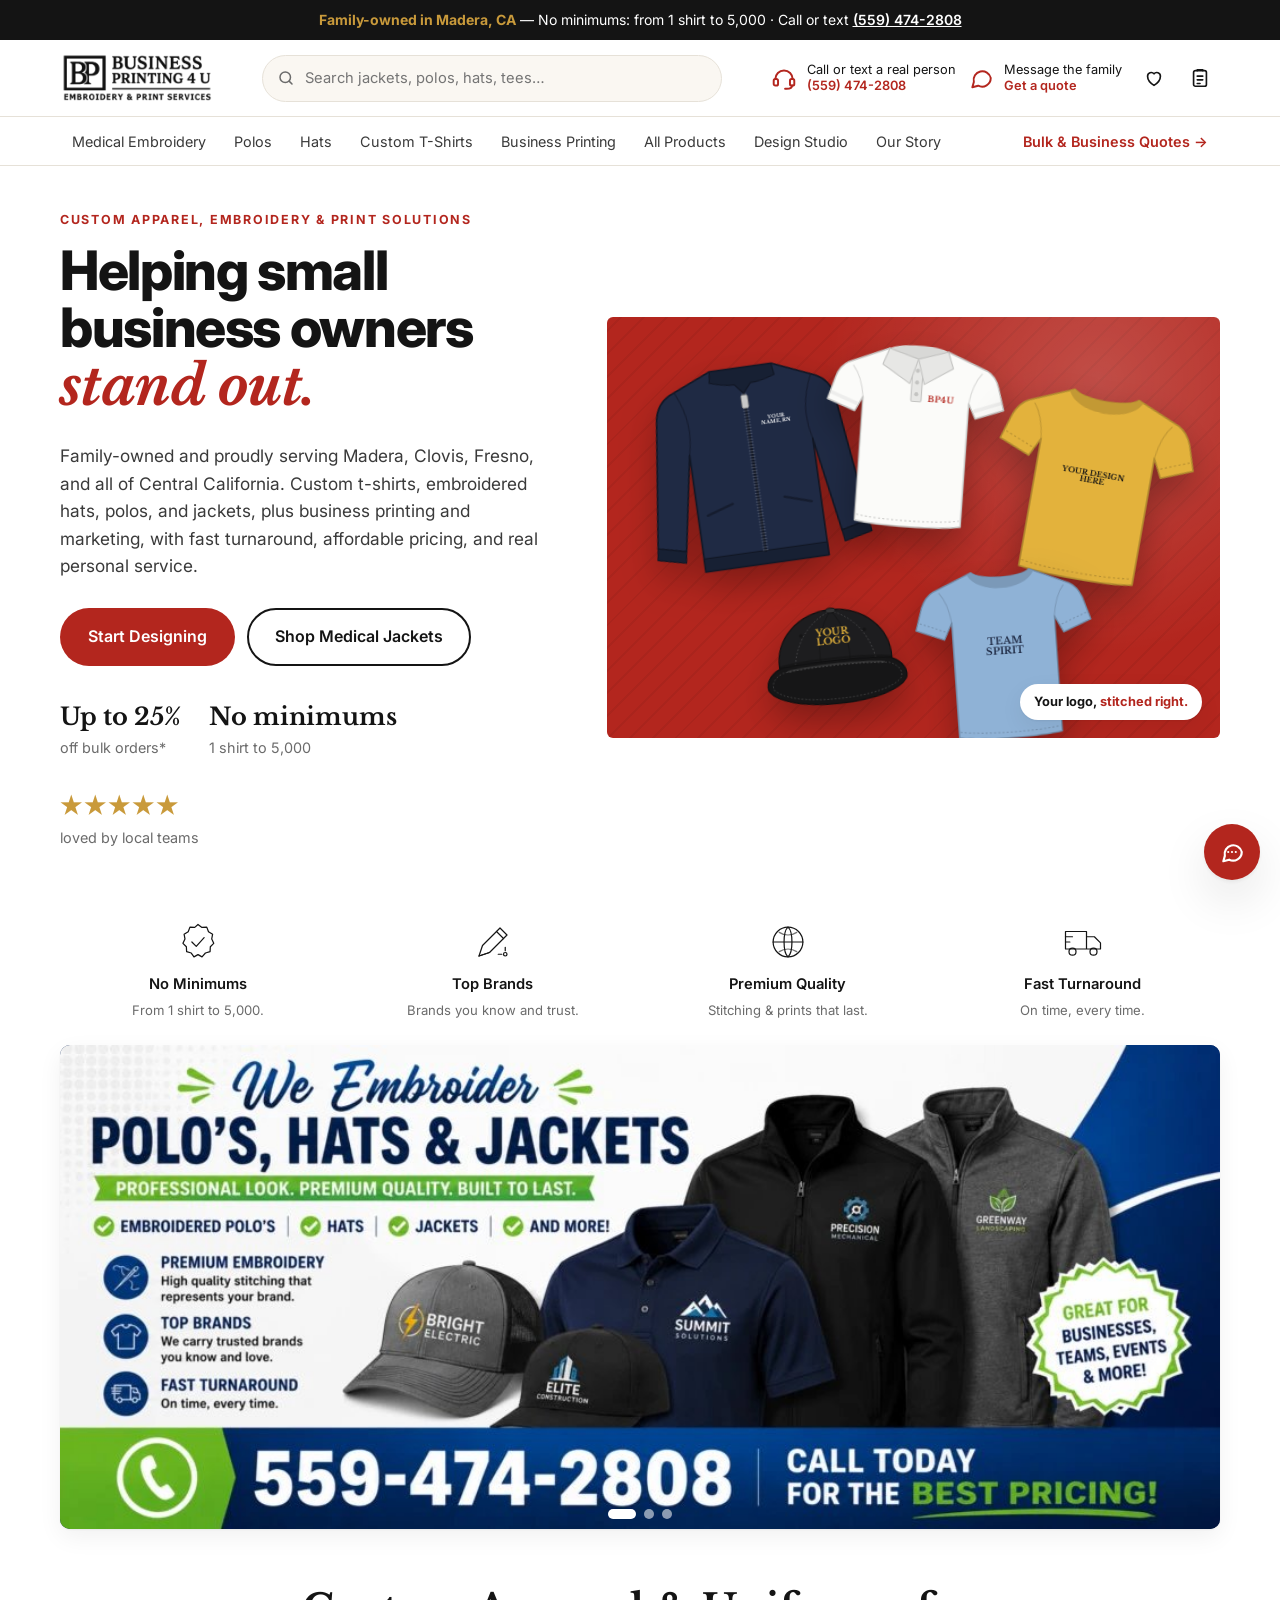
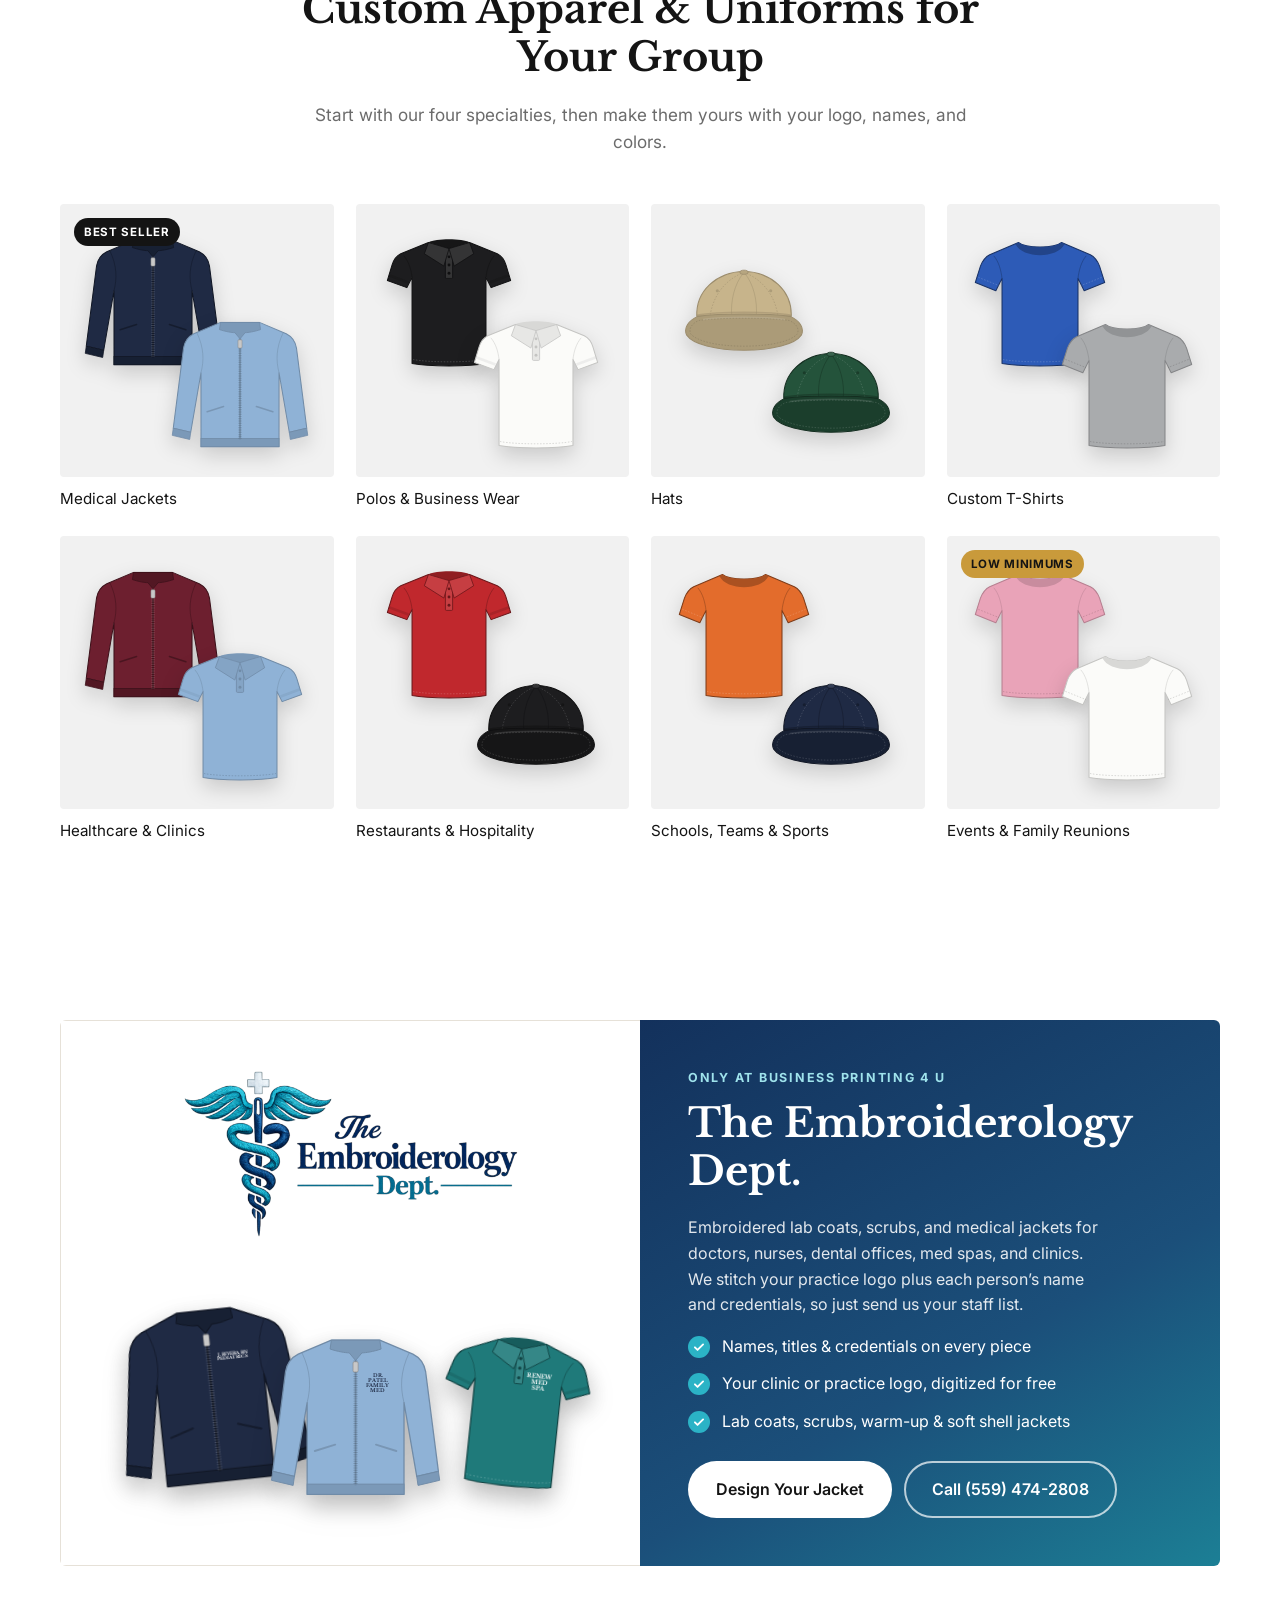
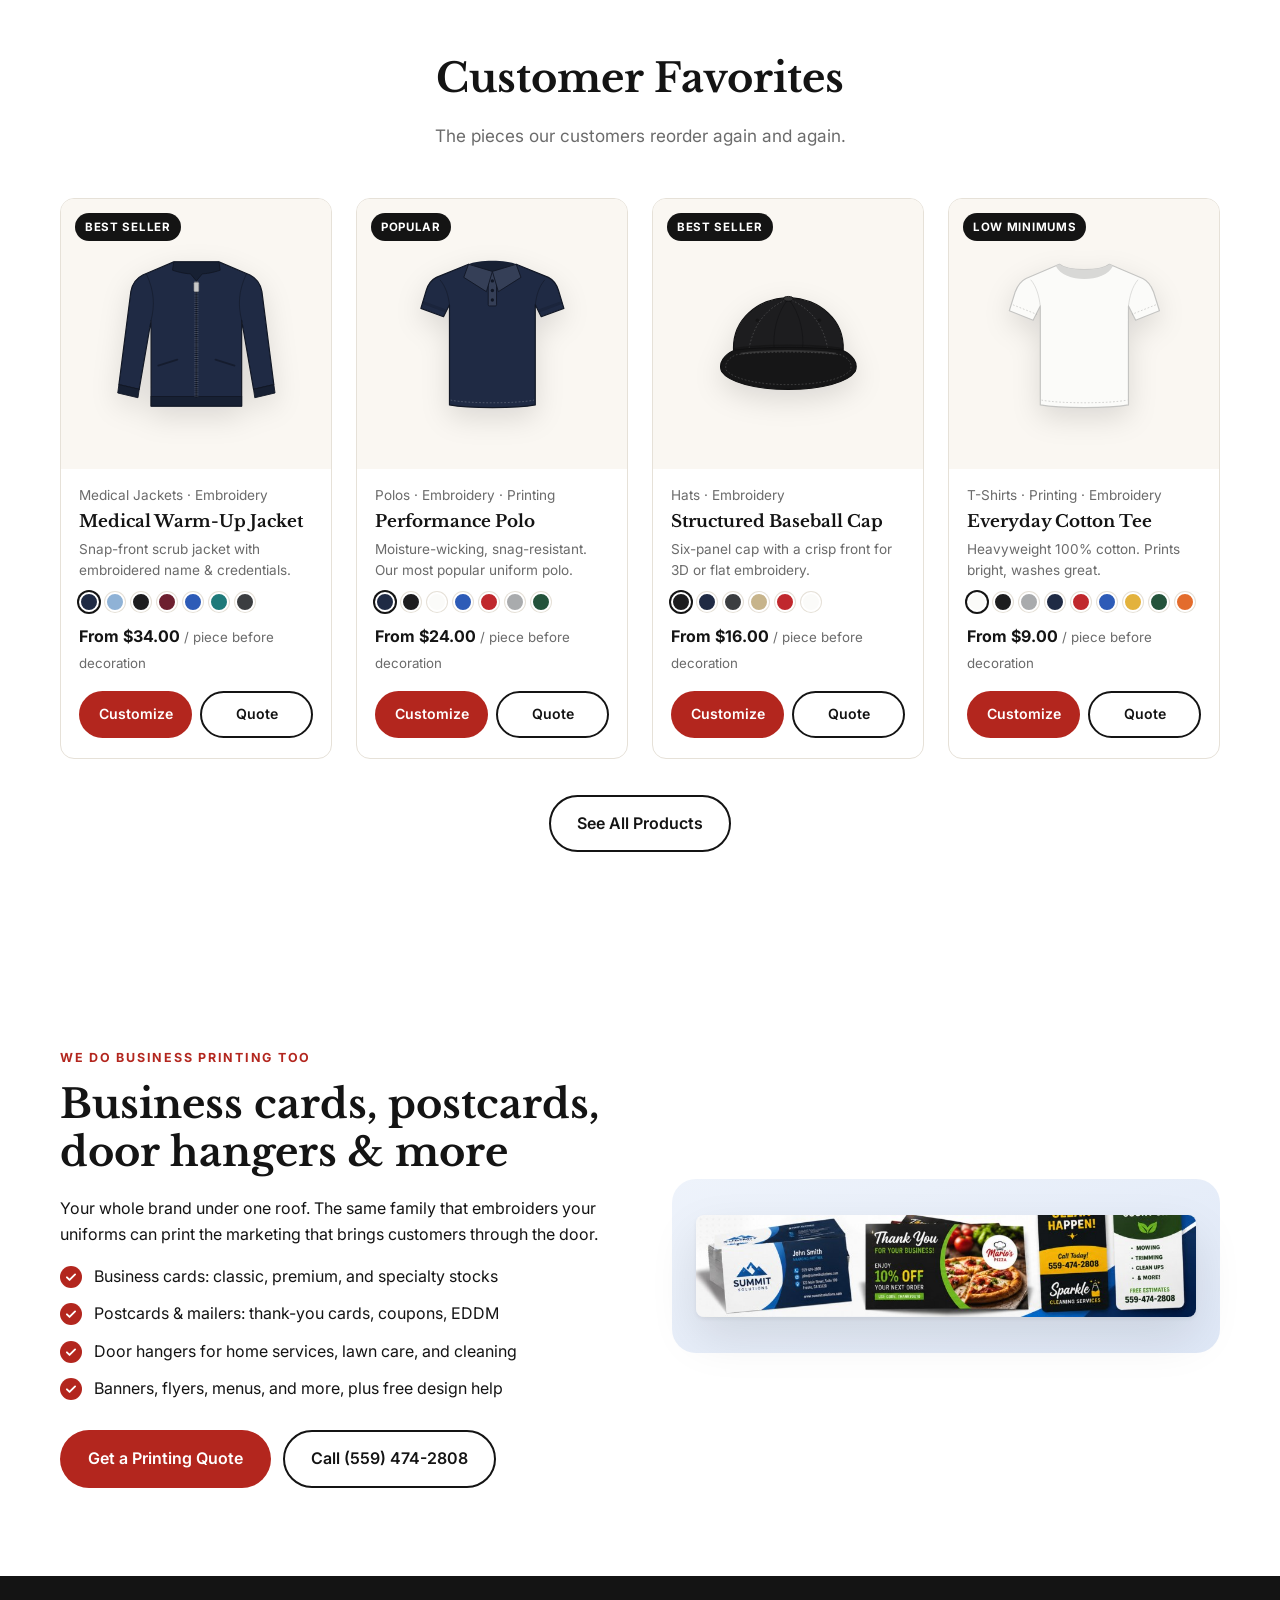
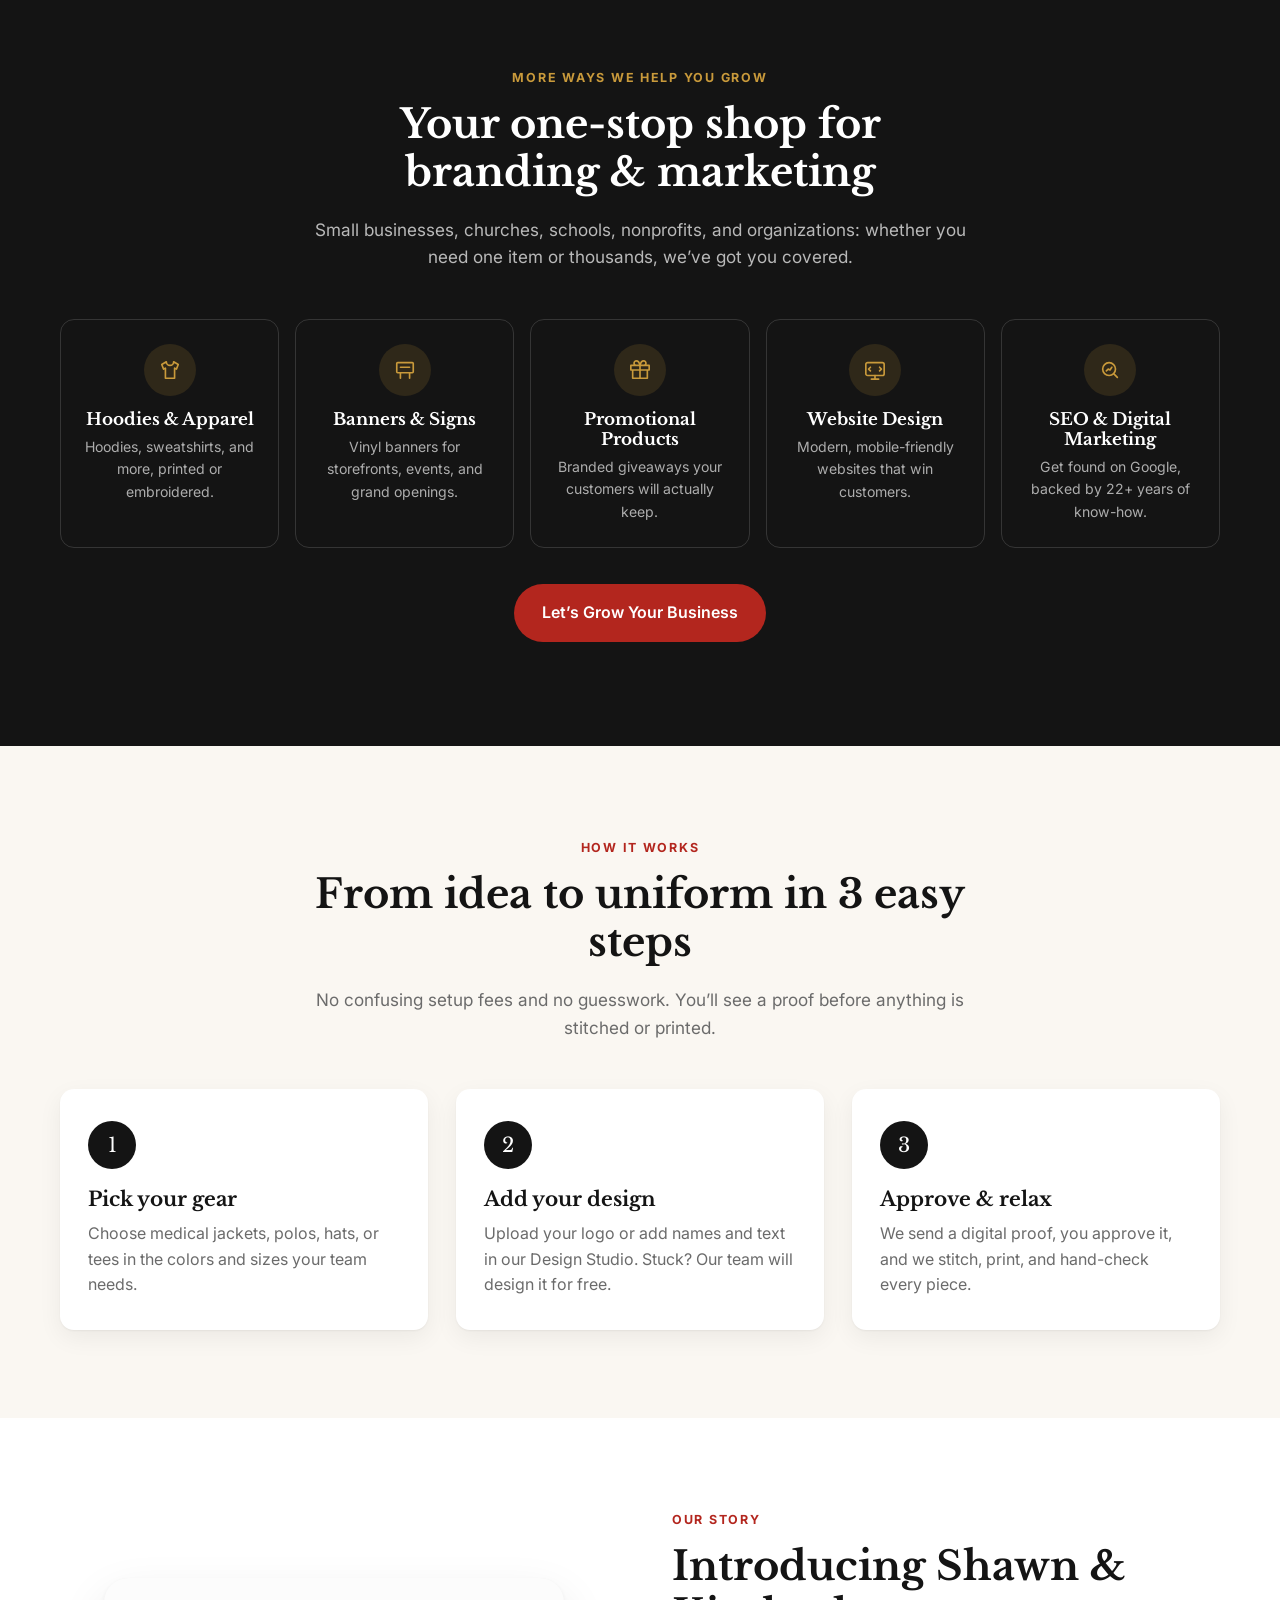
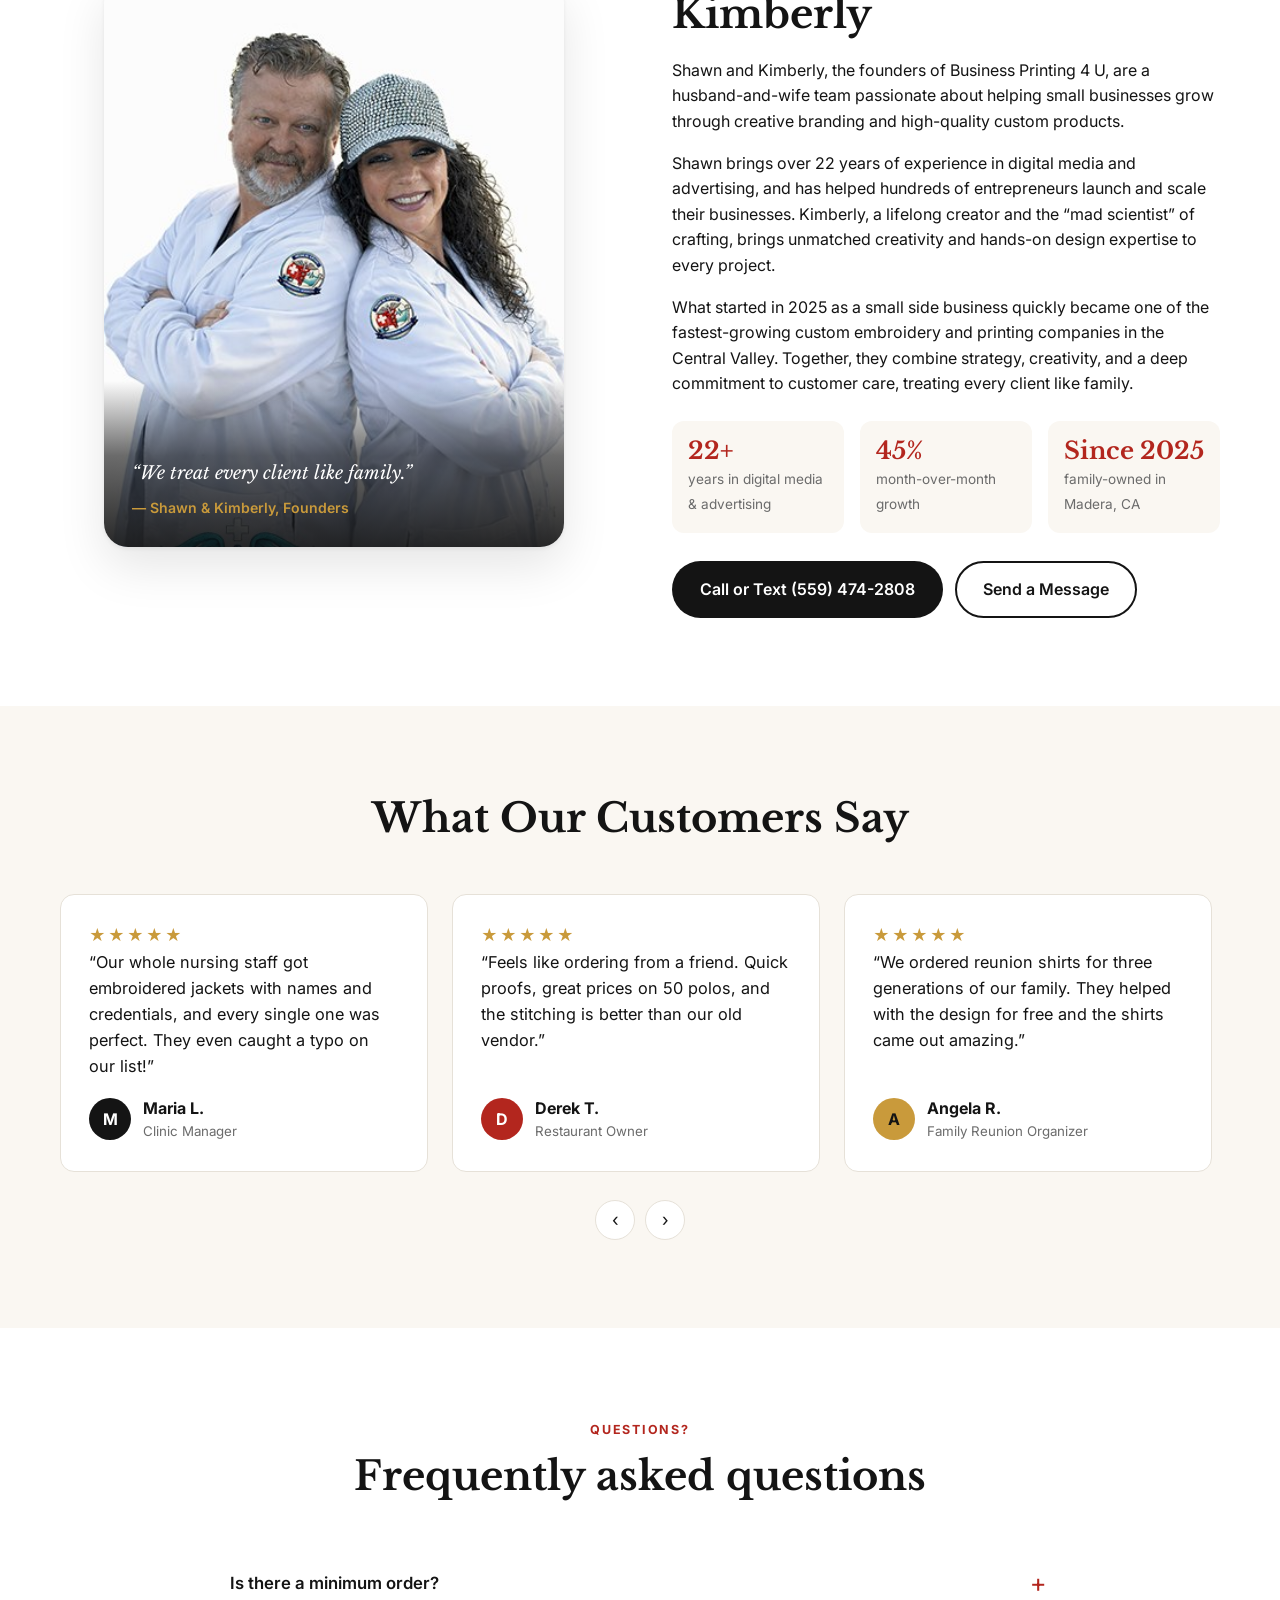
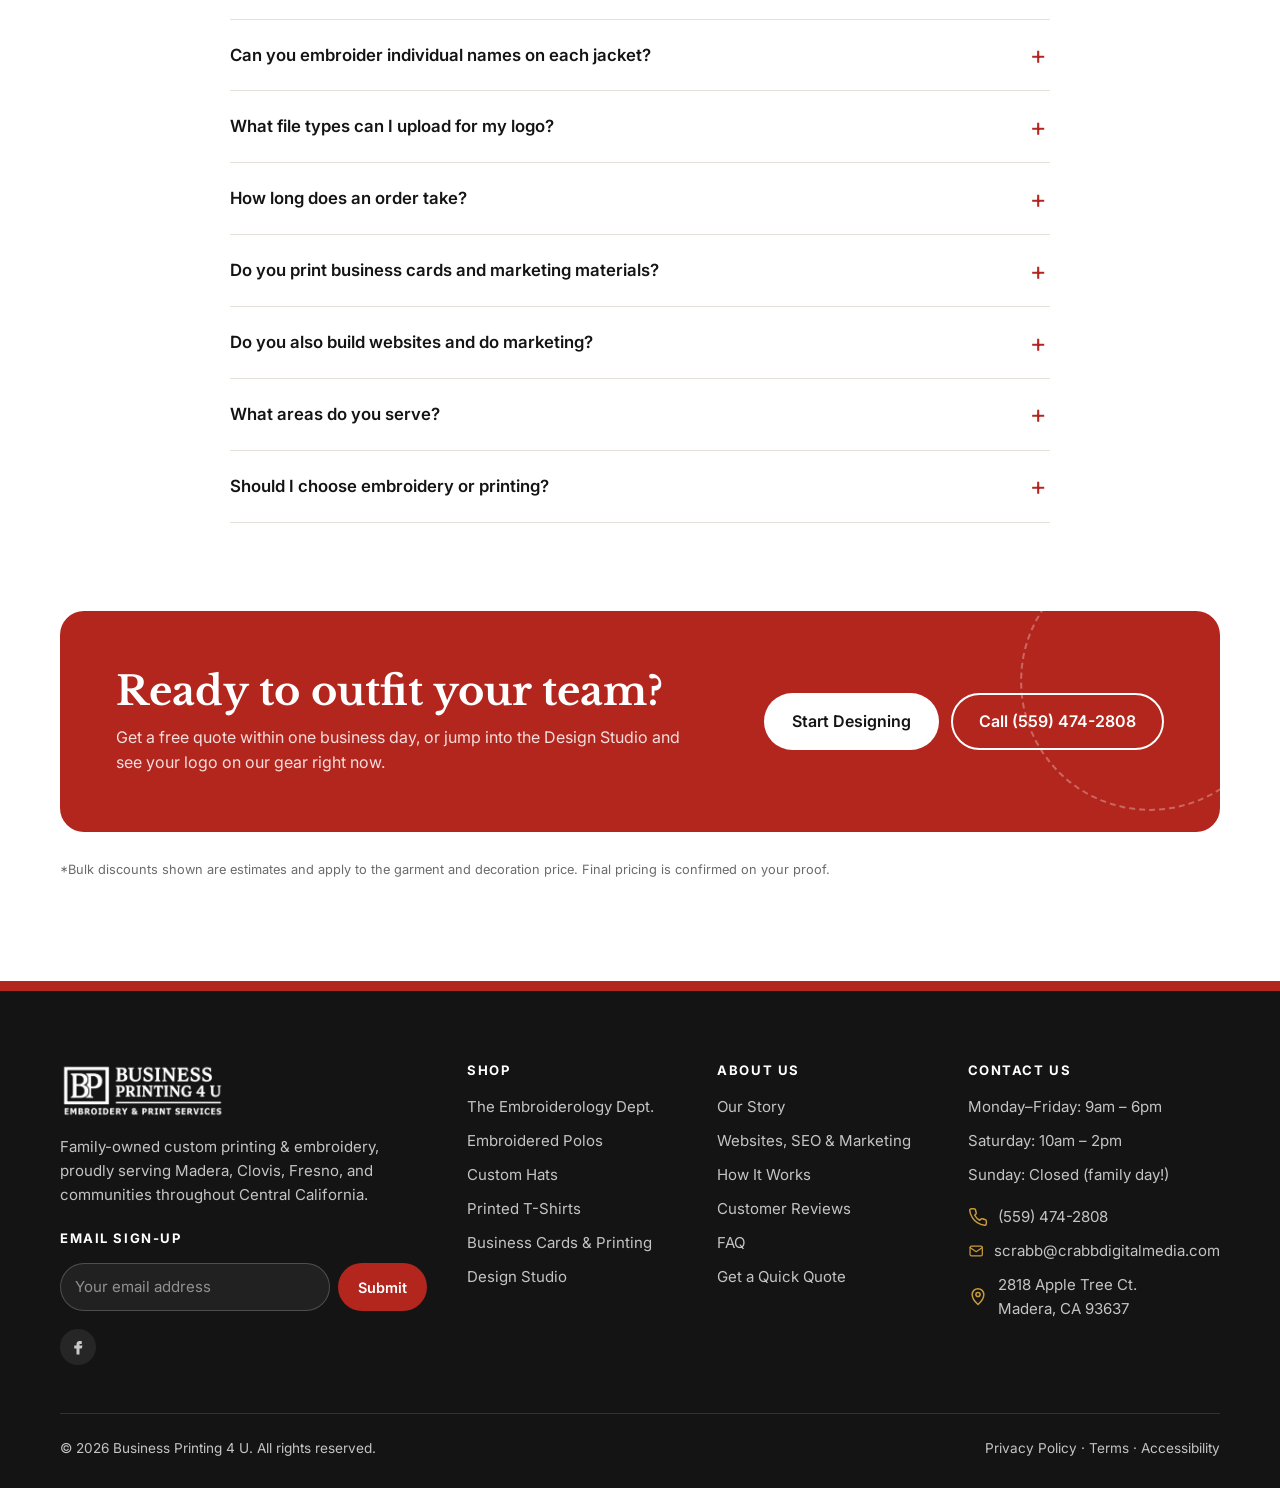
==== commit 613aa2e4: "Add real business details, founders story, banners and new services - Real phone, email, Madera addr" ====
--- a/index.html
+++ b/index.html
@@ -3,8 +3,8 @@
 <head>
   <meta charset="UTF-8">
   <meta name="viewport" content="width=device-width, initial-scale=1">
-  <title>Business Printing 4 U | Custom Embroidery & Printing</title>
-  <meta name="description" content="Family-owned embroidery & print shop. Custom embroidered medical jackets, polos, hats and printed t-shirts for businesses, clinics and teams.">
+  <title>Business Printing 4 U | Custom Embroidery & Printing in Madera, CA</title>
+  <meta name="description" content="Family-owned custom t-shirt printing, embroidered hats, polos & jackets, business cards, banners, websites and marketing. Serving Madera, Clovis, Fresno & Central California.">
   <link rel="icon" type="image/png" href="assets/img/favicon.png">
   <link rel="preconnect" href="https://fonts.googleapis.com">
   <link rel="preconnect" href="https://fonts.gstatic.com" crossorigin>
@@ -15,7 +15,7 @@
   <a class="visually-hidden" href="#main">Skip to content</a>
 
   <div class="announce">
-    <strong>Family-owned &amp; local</strong> — Free design help on every order · Bulk pricing starts at just 12 pieces
+    <strong>Family-owned in Madera, CA</strong> — No minimums: from 1 shirt to 5,000 · Call or text <a href="tel:+15594742808" style="color:#fff;font-weight:600">(559) 474-2808</a>
   </div>
 
   <header class="site-header">
@@ -32,9 +32,9 @@
       </form>
 
       <div class="header-actions">
-        <a class="util util--phone" href="tel:+15551234567">
+        <a class="util util--phone" href="tel:+15594742808">
           <svg viewBox="0 0 24 24" fill="none" stroke="currentColor" stroke-width="1.8" stroke-linecap="round" stroke-linejoin="round" aria-hidden="true"><path d="M4 13a8 8 0 0 1 16 0"/><rect x="2.5" y="13" width="4" height="6" rx="1.5"/><rect x="17.5" y="13" width="4" height="6" rx="1.5"/><path d="M19.5 19c0 1.7-2 3-5 3h-1.5"/></svg>
-          <span class="util-text">Talk to a real person<b>(555) 123-4567</b></span>
+          <span class="util-text">Call or text a real person<b>(559) 474-2808</b></span>
         </a>
         <a class="util util--chat" href="contact.html">
           <svg viewBox="0 0 24 24" fill="none" stroke="currentColor" stroke-width="1.8" stroke-linecap="round" stroke-linejoin="round" aria-hidden="true"><path d="M21 12a8 8 0 0 1-11.6 7.1L4 20.5l1.4-4.9A8 8 0 1 1 21 12z"/></svg>
@@ -63,14 +63,14 @@
               <input id="mobile-search" name="q" type="search" placeholder="Search products">
             </form>
           </li>
-          <li><a href="products.html?cat=medical">Medical Jackets</a></li>
+          <li><a href="products.html?cat=medical">Medical Embroidery</a></li>
           <li><a href="products.html?cat=polos">Polos</a></li>
           <li><a href="products.html?cat=hats">Hats</a></li>
           <li><a href="products.html?cat=tees">Custom T-Shirts</a></li>
+          <li><a href="index.html#business-printing">Business Printing</a></li>
           <li><a href="products.html">All Products</a></li>
           <li><a href="design.html">Design Studio</a></li>
-          <li><a href="index.html#how-it-works">How It Works</a></li>
-          <li><a href="index.html#our-story">Our Story</a></li>
+                    <li><a href="index.html#our-story">Our Story</a></li>
           <li class="subnav-cta"><a href="contact.html">Bulk &amp; Business Quotes →</a></li>
         </ul>
       </div>
@@ -83,16 +83,16 @@
     <section class="promo-hero">
       <div class="container hero-inner">
         <div>
-          <span class="eyebrow">Embroidery &amp; Print Services</span>
-          <h1>Look sharp at work. <em>Stitched by family.</em></h1>
-          <p class="hero-lead">Custom embroidered medical jackets, polos, and hats, plus bright printed t-shirts for your practice, business, or team. Designed with you and checked by hand before anything ships.</p>
+          <span class="eyebrow">Custom Apparel, Embroidery &amp; Print Solutions</span>
+          <h1>Helping small business owners <em>stand out.</em></h1>
+          <p class="hero-lead">Family-owned and proudly serving Madera, Clovis, Fresno, and all of Central California. Custom t-shirts, embroidered hats, polos, and jackets, plus business printing and marketing, with fast turnaround, affordable pricing, and real personal service.</p>
           <div class="hero-ctas">
             <a class="btn btn--primary" href="design.html">Start Designing</a>
             <a class="btn btn--outline" href="products.html?cat=medical">Shop Medical Jackets</a>
           </div>
           <div class="hero-proof">
             <div><strong>Up to 25%</strong>off bulk orders*</div>
-            <div><strong>12 pcs</strong>to unlock bulk pricing</div>
+            <div><strong>No minimums</strong>1 shirt to 5,000</div>
             <div><strong><span class="stars" aria-label="5 stars">★★★★★</span></strong>loved by local teams</div>
           </div>
         </div>
@@ -114,21 +114,41 @@
         <ul>
           <li>
             <svg viewBox="0 0 48 48" fill="none" stroke="currentColor" stroke-linecap="round" stroke-linejoin="round" aria-hidden="true"><path d="M24 4l4.5 3.3 5.5-.3 2 5.2 4.7 2.9-1 5.4 2.3 5-3.9 3.9-.3 5.6-5.3 1.6L28.6 41 24 38.4 19.4 41l-3.1-4.4-5.3-1.6-.3-5.6L6.8 25.5l2.3-5-1-5.4 4.7-2.9 2-5.2 5.5.3z"/><path d="M17 24l5 5 9-10"/></svg>
-            100% Satisfaction Guarantee<small>If it’s not right, we make it right.</small>
+            No Minimums<small>From 1 shirt to 5,000.</small>
           </li>
           <li>
             <svg viewBox="0 0 48 48" fill="none" stroke="currentColor" stroke-linecap="round" stroke-linejoin="round" aria-hidden="true"><path d="M8 40l4-12L32 8l8 8-20 20z"/><path d="M28 12l8 8M8 40l12-4"/><circle cx="38" cy="38" r="2"/><path d="M30 38h4M38 30v4"/></svg>
-            Free Design Help<small>Real designers, real people.</small>
+            Top Brands<small>Brands you know and trust.</small>
           </li>
           <li>
             <svg viewBox="0 0 48 48" fill="none" stroke="currentColor" stroke-linecap="round" stroke-linejoin="round" aria-hidden="true"><circle cx="24" cy="24" r="17"/><path d="M24 7c-6 5-6 29 0 34M24 7c6 5 6 29 0 34M7 24h34"/><path d="M14 13c3 2 7 3 10 3s7-1 10-3M14 35c3-2 7-3 10-3s7 1 10 3" opacity=".6"/></svg>
-            Premium Embroidery<small>Crisp stitching that lasts.</small>
+            Premium Quality<small>Stitching &amp; prints that last.</small>
           </li>
           <li>
             <svg viewBox="0 0 48 48" fill="none" stroke="currentColor" stroke-linecap="round" stroke-linejoin="round" aria-hidden="true"><path d="M4 12h24v20H4zM28 18h9l7 7v7H28z"/><circle cx="12" cy="35" r="4"/><circle cx="36" cy="35" r="4"/><path d="M4 18h8M4 24h5"/></svg>
-            Fast Local Turnaround<small>Pickup or delivery.</small>
+            Fast Turnaround<small>On time, every time.</small>
           </li>
         </ul>
+      </div>
+    </section>
+
+    <!-- ===== What we do: banner slider ===== -->
+    <section class="container" aria-roledescription="carousel" aria-label="What we do">
+      <div class="banner-slider" data-slider>
+        <div class="slides">
+          <a class="slide is-active" href="products.html?cat=polos" aria-label="We embroider polos, hats and jackets">
+            <img src="assets/img/banners/embroidery.jpg" alt="We embroider polos, hats and jackets. Professional look, premium quality, built to last. Call 559-474-2808." width="1024" height="427">
+          </a>
+          <a class="slide" href="products.html?cat=tees" aria-label="We print custom t-shirts">
+            <img src="assets/img/banners/custom-tshirts.jpg" alt="We print custom t-shirts for every business and every event. No minimums, from 1 shirt to 5,000. Call 559-474-2808." width="1024" height="427" loading="lazy">
+          </a>
+          <a class="slide" href="#business-printing" aria-label="We do business printing">
+            <img src="assets/img/banners/business-printing.jpg" alt="We do business printing: business cards, post cards, door hangers and more. Call 559-474-2808." width="1024" height="427" loading="lazy">
+          </a>
+        </div>
+        <button class="slider-btn slider-btn--prev" type="button" data-slide-prev aria-label="Previous slide">‹</button>
+        <button class="slider-btn slider-btn--next" type="button" data-slide-next aria-label="Next slide">›</button>
+        <div class="slider-dots" data-slide-dots></div>
       </div>
     </section>
 
@@ -176,18 +196,36 @@
       </div>
     </section>
 
-    <!-- ===== Medical promo banner ===== -->
-    <section class="container" aria-labelledby="medical-title">
-      <div class="promo-banner reveal">
-        <div class="pb-art" aria-hidden="true">
-          <div data-garment="jacket" data-color="#1f2a44" data-mock="J. Rivera, RN&#10;Pediatrics" data-place="chest" data-mock-color="#ffffff" style="position:absolute;width:52%;left:4%;top:8%"></div>
-          <div data-garment="jacket" data-color="#8fb2d6" data-mock="Dr. Patel&#10;Family Med" data-place="chest" data-mock-color="#1f2a44" style="position:absolute;width:44%;right:4%;top:2%"></div>
-          <div data-garment="hat" data-color="#1f2a44" data-mock="Clinic" data-mock-color="#ffffff" style="position:absolute;width:30%;right:14%;bottom:4%"></div>
-        </div>
-        <div class="pb-text">
-          <h2 id="medical-title">Embroidered Medical Jackets Are Here</h2>
-          <p>Warm-up jackets, soft shells, and fleece, embroidered with each person’s name, credentials, and your practice logo. Send us a staff list and we’ll take care of the rest.</p>
-          <a class="btn btn--light" href="design.html?product=warmup-jacket">Design Your Jacket</a>
+    <!-- ===== The Embroiderology Dept. (medical) ===== -->
+    <section class="section" id="embroiderology" style="padding-bottom:0">
+      <div class="container">
+        <!-- Drop the wide banner at assets/img/banners/embroiderology.jpg and it shows here automatically -->
+        <figure class="wide-banner reveal">
+          <a href="products.html?cat=medical"><img src="assets/img/banners/embroiderology.jpg" alt="The Embroiderology Dept. at Business Printing 4 U: embroidered scrubs, lab coats and jackets for medical teams" width="1024" height="341" onerror="this.closest('figure').remove()"></a>
+        </figure>
+        <div class="promo-banner promo-banner--med reveal">
+          <div class="pb-art">
+            <img class="pb-logo" src="assets/img/embroiderology-logo.png" alt="The Embroiderology Dept." width="597" height="302">
+            <div class="pb-garments" aria-hidden="true">
+              <div data-garment="jacket" data-color="#1f2a44" data-mock="J. Rivera, RN&#10;Pediatrics" data-place="chest" data-mock-color="#ffffff"></div>
+              <div data-garment="jacket" data-color="#8fb2d6" data-mock="Dr. Patel&#10;Family Med" data-place="chest" data-mock-color="#1f2a44"></div>
+              <div data-garment="polo" data-color="#1f7a7a" data-mock="Renew&#10;Med Spa" data-place="chest" data-mock-color="#ffffff"></div>
+            </div>
+          </div>
+          <div class="pb-text">
+            <span class="eyebrow" style="color:#9fe3ec">Only at Business Printing 4 U</span>
+            <h2>The Embroiderology Dept.</h2>
+            <p>Embroidered lab coats, scrubs, and medical jackets for doctors, nurses, dental offices, med spas, and clinics. We stitch your practice logo plus each person’s name and credentials, so just send us your staff list.</p>
+            <ul class="check-list check-list--light">
+              <li>Names, titles &amp; credentials on every piece</li>
+              <li>Your clinic or practice logo, digitized for free</li>
+              <li>Lab coats, scrubs, warm-up &amp; soft shell jackets</li>
+            </ul>
+            <div style="display:flex;gap:12px;flex-wrap:wrap">
+              <a class="btn btn--light" href="design.html?product=warmup-jacket">Design Your Jacket</a>
+              <a class="btn btn--ghost-light" href="tel:+15594742808">Call (559) 474-2808</a>
+            </div>
+          </div>
         </div>
       </div>
     </section>
@@ -201,6 +239,49 @@
         </div>
         <div class="product-grid" data-product-grid data-ids="warmup-jacket,performance-polo,structured-cap,cotton-tee"></div>
         <p style="text-align:center;margin-top:36px"><a class="btn btn--outline" href="products.html">See All Products</a></p>
+      </div>
+    </section>
+
+    <!-- ===== Business printing ===== -->
+    <section class="section" id="business-printing">
+      <div class="container split">
+        <div class="reveal">
+          <span class="eyebrow">We do business printing too</span>
+          <h2>Business cards, postcards, door hangers &amp; more</h2>
+          <p>Your whole brand under one roof. The same family that embroiders your uniforms can print the marketing that brings customers through the door.</p>
+          <ul class="check-list">
+            <li>Business cards: classic, premium, and specialty stocks</li>
+            <li>Postcards &amp; mailers: thank-you cards, coupons, EDDM</li>
+            <li>Door hangers for home services, lawn care, and cleaning</li>
+            <li>Banners, flyers, menus, and more, plus free design help</li>
+          </ul>
+          <div style="display:flex;gap:12px;flex-wrap:wrap">
+            <a class="btn btn--primary" href="contact.html?product=Business%20Printing">Get a Printing Quote</a>
+            <a class="btn btn--outline" href="tel:+15594742808">Call (559) 474-2808</a>
+          </div>
+        </div>
+        <div class="print-samples reveal">
+          <img src="assets/img/business-printing-samples.jpg" alt="Sample business cards, a thank-you postcard and door hangers printed by Business Printing 4 U" width="840" height="170" loading="lazy">
+        </div>
+      </div>
+    </section>
+
+    <!-- ===== More services ===== -->
+    <section class="section section--ink" id="services">
+      <div class="container">
+        <div class="section-head reveal">
+          <span class="eyebrow" style="color:var(--gold)">More ways we help you grow</span>
+          <h2>Your one-stop shop for branding &amp; marketing</h2>
+          <p>Small businesses, churches, schools, nonprofits, and organizations: whether you need one item or thousands, we’ve got you covered.</p>
+        </div>
+        <div class="industry-grid">
+          <div class="industry reveal"><span class="icon-circle"><svg viewBox="0 0 24 24" fill="none" stroke="currentColor" stroke-width="1.8" stroke-linecap="round" stroke-linejoin="round" aria-hidden="true"><path d="M8 3l-5 3 2 5 2-1v11h10V10l2 1 2-5-5-3a4 4 0 0 1-8 0z"/></svg></span><h3>Hoodies &amp; Apparel</h3><p>Hoodies, sweatshirts, and more, printed or embroidered.</p></div>
+          <div class="industry reveal"><span class="icon-circle"><svg viewBox="0 0 24 24" fill="none" stroke="currentColor" stroke-width="1.8" stroke-linecap="round" stroke-linejoin="round" aria-hidden="true"><rect x="3" y="4" width="18" height="11" rx="1"/><path d="M7 15v6M17 15v6M7 9h10"/></svg></span><h3>Banners &amp; Signs</h3><p>Vinyl banners for storefronts, events, and grand openings.</p></div>
+          <div class="industry reveal"><span class="icon-circle"><svg viewBox="0 0 24 24" fill="none" stroke="currentColor" stroke-width="1.8" stroke-linecap="round" stroke-linejoin="round" aria-hidden="true"><path d="M20 12v9H4v-9M2 7h20v5H2zM12 21V7M12 7H8a2.5 2.5 0 1 1 0-5c3 0 4 5 4 5zM12 7h4a2.5 2.5 0 1 0 0-5c-3 0-4 5-4 5z"/></svg></span><h3>Promotional Products</h3><p>Branded giveaways your customers will actually keep.</p></div>
+          <div class="industry reveal"><span class="icon-circle"><svg viewBox="0 0 24 24" fill="none" stroke="currentColor" stroke-width="1.8" stroke-linecap="round" stroke-linejoin="round" aria-hidden="true"><rect x="2" y="4" width="20" height="14" rx="2"/><path d="M8 22h8M12 18v4M7 9l-2 2 2 2M17 9l2 2-2 2"/></svg></span><h3>Website Design</h3><p>Modern, mobile-friendly websites that win customers.</p></div>
+          <div class="industry reveal"><span class="icon-circle"><svg viewBox="0 0 24 24" fill="none" stroke="currentColor" stroke-width="1.8" stroke-linecap="round" stroke-linejoin="round" aria-hidden="true"><circle cx="11" cy="11" r="7"/><path d="M20 20l-3.5-3.5M8 13l2-2 2 1 2-3"/></svg></span><h3>SEO &amp; Digital Marketing</h3><p>Get found on Google, backed by 22+ years of know-how.</p></div>
+        </div>
+        <p style="text-align:center;margin-top:36px"><a class="btn btn--primary" href="contact.html">Let’s Grow Your Business</a></p>
       </div>
     </section>
 
@@ -232,23 +313,25 @@
     <!-- ===== Our story ===== -->
     <section class="section" id="our-story">
       <div class="container split">
-        <div class="story-media reveal">
-          <img src="assets/img/logo-light.png" alt="" width="700" height="237" loading="lazy">
-          <blockquote>“When you order from us, you’re not a ticket number. You’re a neighbor, and we treat your order that way.”</blockquote>
-          <cite>— The Business Printing 4 U Family</cite>
-        </div>
+        <figure class="story-photo reveal">
+          <img src="assets/img/owners.jpg" alt="Shawn and Kimberly, founders of Business Printing 4 U, in embroidered lab coats" width="400" height="495">
+          <figcaption>
+            <blockquote>“We treat every client like family.”</blockquote>
+            <cite>— Shawn &amp; Kimberly, Founders</cite>
+          </figcaption>
+        </figure>
         <div class="reveal">
           <span class="eyebrow">Our story</span>
-          <h2>A family business that sweats the small stitches</h2>
-          <p>Business Printing 4 U started with one embroidery machine and a simple idea: local businesses deserve uniforms they’re proud to wear, from people who actually pick up the phone.</p>
-          <p>Today we help clinics, restaurants, schools, and small businesses look their best, and we still run the shop like a family because it is one.</p>
-          <div class="values">
-            <div><strong>Real people</strong><span>Call or text and you’ll reach someone on our team.</span></div>
-            <div><strong>Hand-checked</strong><span>Every piece is inspected before it leaves our shop.</span></div>
-            <div><strong>Honest pricing</strong><span>Clear quotes with no hidden setup fees.</span></div>
-            <div><strong>Community first</strong><span>We support local teams, schools, and causes.</span></div>
-          </div>
-          <a class="btn btn--dark" href="contact.html">Say Hello</a>
+          <h2>Introducing Shawn &amp; Kimberly</h2>
+          <p>Shawn and Kimberly, the founders of Business Printing 4 U, are a husband-and-wife team passionate about helping small businesses grow through creative branding and high-quality custom products.</p>
+          <p>Shawn brings over 22 years of experience in digital media and advertising, and has helped hundreds of entrepreneurs launch and scale their businesses. Kimberly, a lifelong creator and the “mad scientist” of crafting, brings unmatched creativity and hands-on design expertise to every project.</p>
+          <p>What started in 2025 as a small side business quickly became one of the fastest-growing custom embroidery and printing companies in the Central Valley. Together, they combine strategy, creativity, and a deep commitment to customer care, treating every client like family.</p>
+          <div class="story-stats">
+            <div><strong>22+</strong><span>years in digital media &amp; advertising</span></div>
+            <div><strong>45%</strong><span>month-over-month growth</span></div>
+            <div><strong>Since 2025</strong><span>family-owned in Madera, CA</span></div>
+          </div>
+          <div style="display:flex;gap:12px;flex-wrap:wrap"><a class="btn btn--dark" href="tel:+15594742808">Call or Text (559) 474-2808</a><a class="btn btn--outline" href="contact.html">Send a Message</a></div>
         </div>
       </div>
     </section>
@@ -298,7 +381,7 @@
         <div class="faq">
           <details>
             <summary>Is there a minimum order?</summary>
-            <p>No hard minimum. We can do a single embroidered jacket. Bulk pricing starts at 12 pieces and gets better at 24, 48, and 96+.</p>
+            <p>Nope! We print and embroider from 1 piece to 5,000. Bulk pricing kicks in at 12 pieces and gets better at 24, 48, and 96+.</p>
           </details>
           <details>
             <summary>Can you embroider individual names on each jacket?</summary>
@@ -311,6 +394,18 @@
           <details>
             <summary>How long does an order take?</summary>
             <p>Most orders are ready in about 7–10 business days after you approve your proof. Need it sooner? Call us and we’ll do our best to make it happen.</p>
+          </details>
+          <details>
+            <summary>Do you print business cards and marketing materials?</summary>
+            <p>Yes! Business cards, postcards, door hangers, flyers, and more. Call or text (559) 474-2808 for the best pricing.</p>
+          </details>
+          <details>
+            <summary>Do you also build websites and do marketing?</summary>
+            <p>We do! Shawn has 22+ years in digital media and advertising. We offer website design, search engine optimization (SEO), and digital marketing to help your business get found and grow.</p>
+          </details>
+          <details>
+            <summary>What areas do you serve?</summary>
+            <p>We’re based in Madera and proudly serve Madera, Clovis, Fresno, and communities throughout Central California.</p>
           </details>
           <details>
             <summary>Should I choose embroidery or printing?</summary>
@@ -329,7 +424,7 @@
         </div>
         <div class="cta-actions">
           <a class="btn btn--light" href="design.html">Start Designing</a>
-          <a class="btn btn--outline" href="contact.html">Get a Free Quote</a>
+          <a class="btn btn--outline" href="tel:+15594742808">Call (559) 474-2808</a>
         </div>
       </div>
       <p class="fine-print">*Bulk discounts shown are estimates and apply to the garment and decoration price. Final pricing is confirmed on your proof.</p>
@@ -343,7 +438,7 @@
       <div class="footer-grid">
         <div class="footer-brand">
           <img src="assets/img/logo-light.png" alt="Business Printing 4 U" width="700" height="237" loading="lazy">
-          <p>A family-owned embroidery &amp; print shop. We stitch, print, and hand-check every order like it’s going to our own family.</p>
+          <p>Family-owned custom printing &amp; embroidery, proudly serving Madera, Clovis, Fresno, and communities throughout Central California.</p>
           <h4 style="margin-top:24px">Email sign-up</h4>
           <form class="newsletter" data-newsletter>
             <label class="visually-hidden" for="nl-email-index">Email address</label>
@@ -351,19 +446,17 @@
             <button class="btn btn--primary btn--sm" type="submit">Submit</button>
           </form>
           <div class="social" aria-label="Follow us">
-            <a href="#" aria-label="Facebook"><svg viewBox="0 0 24 24" fill="currentColor" aria-hidden="true"><path d="M14 8h3V4h-3c-2.8 0-4 1.8-4 4.3V10H7v4h3v8h4v-8h3l1-4h-4V8.6c0-.4.3-.6.6-.6z"/></svg></a>
-            <a href="#" aria-label="Instagram"><svg viewBox="0 0 24 24" fill="none" stroke="currentColor" stroke-width="2" aria-hidden="true"><rect x="3" y="3" width="18" height="18" rx="5"/><circle cx="12" cy="12" r="4"/><circle cx="17.5" cy="6.5" r="1" fill="currentColor"/></svg></a>
-            <a href="#" aria-label="TikTok"><svg viewBox="0 0 24 24" fill="currentColor" aria-hidden="true"><path d="M16 3c.4 2.4 1.9 4 4.5 4.2v3.2c-1.6 0-3.1-.5-4.4-1.3v6.1A6 6 0 1 1 10 9.2v3.3a2.8 2.8 0 1 0 2.8 2.8V3H16z"/></svg></a>
-            <a href="#" aria-label="LinkedIn"><svg viewBox="0 0 24 24" fill="currentColor" aria-hidden="true"><path d="M4 9h4v12H4zM6 3a2 2 0 1 1 0 4 2 2 0 0 1 0-4zM10 9h3.8v1.7c.6-1 1.9-2 3.9-2 4 0 4.3 2.6 4.3 6V21h-4v-5.5c0-1.4 0-3.1-2-3.1s-2.2 1.5-2.2 3V21H10z"/></svg></a>
+            <a href="https://www.facebook.com/p/Business-Printing-4-U-Kimmy-Kims-61561364522656/" target="_blank" rel="noopener" aria-label="Business Printing 4 U on Facebook"><svg viewBox="0 0 24 24" fill="currentColor" aria-hidden="true"><path d="M14 8h3V4h-3c-2.8 0-4 1.8-4 4.3V10H7v4h3v8h4v-8h3l1-4h-4V8.6c0-.4.3-.6.6-.6z"/></svg></a>
           </div>
         </div>
         <div>
           <h4>Shop</h4>
           <ul>
-            <li><a href="products.html?cat=medical">Medical Jackets</a></li>
+            <li><a href="products.html?cat=medical">The Embroiderology Dept.</a></li>
             <li><a href="products.html?cat=polos">Embroidered Polos</a></li>
             <li><a href="products.html?cat=hats">Custom Hats</a></li>
             <li><a href="products.html?cat=tees">Printed T-Shirts</a></li>
+            <li><a href="index.html#business-printing">Business Cards &amp; Printing</a></li>
             <li><a href="design.html">Design Studio</a></li>
           </ul>
         </div>
@@ -371,6 +464,7 @@
           <h4>About us</h4>
           <ul>
             <li><a href="index.html#our-story">Our Story</a></li>
+            <li><a href="index.html#services">Websites, SEO &amp; Marketing</a></li>
             <li><a href="index.html#how-it-works">How It Works</a></li>
             <li><a href="index.html#reviews">Customer Reviews</a></li>
             <li><a href="index.html#faq">FAQ</a></li>
@@ -385,9 +479,9 @@
             <li>Sunday: Closed (family day!)</li>
           </ul>
           <ul class="contact-links">
-            <li><svg viewBox="0 0 24 24" fill="none" stroke="currentColor" stroke-width="1.8" stroke-linecap="round" stroke-linejoin="round" aria-hidden="true"><path d="M22 16.9v3a2 2 0 0 1-2.2 2 19.8 19.8 0 0 1-8.6-3.1 19.5 19.5 0 0 1-6-6A19.8 19.8 0 0 1 2.1 4.2 2 2 0 0 1 4.1 2h3a2 2 0 0 1 2 1.7c.1 1 .4 1.9.7 2.8a2 2 0 0 1-.5 2.1L8 9.9a16 16 0 0 0 6 6l1.3-1.3a2 2 0 0 1 2.1-.4c.9.3 1.8.6 2.8.7a2 2 0 0 1 1.7 2z"/></svg><a href="tel:+15551234567">(555) 123-4567</a></li>
-            <li><svg viewBox="0 0 24 24" fill="none" stroke="currentColor" stroke-width="1.8" stroke-linecap="round" stroke-linejoin="round" aria-hidden="true"><rect x="3" y="5" width="18" height="14" rx="2"/><path d="M3 7l9 6 9-6"/></svg><a href="mailto:hello@businessprinting4u.com">hello@businessprinting4u.com</a></li>
-            <li><svg viewBox="0 0 24 24" fill="none" stroke="currentColor" stroke-width="1.8" stroke-linecap="round" stroke-linejoin="round" aria-hidden="true"><path d="M12 21s-7-6.2-7-12a7 7 0 0 1 14 0c0 5.8-7 12-7 12z"/><circle cx="12" cy="9" r="2.5"/></svg><span>Your City, ST — pickup &amp; local delivery</span></li>
+            <li><svg viewBox="0 0 24 24" fill="none" stroke="currentColor" stroke-width="1.8" stroke-linecap="round" stroke-linejoin="round" aria-hidden="true"><path d="M22 16.9v3a2 2 0 0 1-2.2 2 19.8 19.8 0 0 1-8.6-3.1 19.5 19.5 0 0 1-6-6A19.8 19.8 0 0 1 2.1 4.2 2 2 0 0 1 4.1 2h3a2 2 0 0 1 2 1.7c.1 1 .4 1.9.7 2.8a2 2 0 0 1-.5 2.1L8 9.9a16 16 0 0 0 6 6l1.3-1.3a2 2 0 0 1 2.1-.4c.9.3 1.8.6 2.8.7a2 2 0 0 1 1.7 2z"/></svg><a href="tel:+15594742808">(559) 474-2808</a></li>
+            <li><svg viewBox="0 0 24 24" fill="none" stroke="currentColor" stroke-width="1.8" stroke-linecap="round" stroke-linejoin="round" aria-hidden="true"><rect x="3" y="5" width="18" height="14" rx="2"/><path d="M3 7l9 6 9-6"/></svg><a href="mailto:scrabb@crabbdigitalmedia.com">scrabb@crabbdigitalmedia.com</a></li>
+            <li><svg viewBox="0 0 24 24" fill="none" stroke="currentColor" stroke-width="1.8" stroke-linecap="round" stroke-linejoin="round" aria-hidden="true"><path d="M12 21s-7-6.2-7-12a7 7 0 0 1 14 0c0 5.8-7 12-7 12z"/><circle cx="12" cy="9" r="2.5"/></svg><a href="https://maps.google.com/?q=2818+Apple+Tree+Ct,+Madera,+CA+93637" target="_blank" rel="noopener">2818 Apple Tree Ct.<br>Madera, CA 93637</a></li>
           </ul>
         </div>
       </div>
--- a/css/styles.css
+++ b/css/styles.css
@@ -531,7 +531,7 @@
 /* Promo hero (text left, colored art panel right) */
 .promo-hero { padding: 40px 0 24px; }
 .promo-hero .hero-inner { padding: 0 20px; grid-template-columns: 1fr 1.25fr; gap: 56px; }
-.promo-hero h1 { font-family: var(--font-body); font-weight: 800; font-size: clamp(2.3rem, 5vw, 3.9rem); letter-spacing: -.025em; line-height: 1.05; }
+.promo-hero h1 { font-family: var(--font-body); font-weight: 800; font-size: clamp(2.2rem, 4.4vw, 3.4rem); letter-spacing: -.025em; line-height: 1.05; }
 .promo-hero h1 em { font-family: var(--font-head); font-weight: 700; font-style: italic; color: var(--accent); letter-spacing: -.01em; }
 .promo-hero .hero-lead { font-size: 1.08rem; }
 .hero-panel {
@@ -641,3 +641,66 @@
 }
 .mobile-search { display: none; }
 .mobile-search .header-search { display: block; max-width: none; }
+
+/* ==========================================================================
+   Banner slider, Embroiderology Dept., business printing, owners photo
+   ========================================================================== */
+.banner-slider { position: relative; border-radius: 10px; overflow: hidden; background: #0f2a5c; box-shadow: var(--shadow); margin-bottom: 8px; }
+.banner-slider .slides { display: grid; }
+.banner-slider .slide { grid-area: 1 / 1; opacity: 0; visibility: hidden; transition: opacity .6s ease, visibility .6s; display: block; }
+.banner-slider .slide.is-active { opacity: 1; visibility: visible; }
+.banner-slider .slide img { width: 100%; height: auto; }
+.slider-btn {
+  position: absolute; top: 50%; transform: translateY(-50%); width: 44px; height: 44px; border-radius: 50%; border: 0;
+  background: rgba(255,255,255,.9); color: var(--ink); font-size: 1.6rem; line-height: 1; cursor: pointer; box-shadow: var(--shadow);
+  display: grid; place-items: center; opacity: 0; transition: opacity .2s;
+}
+.banner-slider:hover .slider-btn, .slider-btn:focus-visible { opacity: 1; }
+.slider-btn--prev { left: 14px; }
+.slider-btn--next { right: 14px; }
+.slider-dots { position: absolute; left: 0; right: 0; bottom: 10px; display: flex; justify-content: center; gap: 8px; }
+.slider-dots button { width: 10px; height: 10px; border-radius: 999px; border: 0; padding: 0; background: rgba(255,255,255,.55); cursor: pointer; transition: width .3s, background .3s; }
+.slider-dots button[aria-current="true"] { width: 28px; background: #fff; }
+
+.wide-banner { margin: 0 0 28px; border-radius: 10px; overflow: hidden; box-shadow: var(--shadow); }
+.wide-banner img { width: 100%; height: auto; }
+
+.promo-banner--med .pb-art { background: #fff; display: flex; flex-direction: column; align-items: center; justify-content: center; gap: 12px; padding: 32px 24px; border: 1px solid var(--line); border-right: 0; }
+.promo-banner--med .pb-logo { width: min(340px, 80%); height: auto; }
+.pb-garments { position: relative; width: 100%; aspect-ratio: 2 / 1; }
+.pb-garments > div { position: absolute !important; filter: drop-shadow(0 10px 12px rgba(0,0,0,.15)); }
+.pb-garments > div:nth-child(1) { width: 40%; left: 4%; bottom: 6%; transform: rotate(-6deg); }
+.pb-garments > div:nth-child(2) { width: 36%; left: 33%; bottom: 2%; }
+.pb-garments > div:nth-child(3) { width: 34%; right: 2%; bottom: 6%; transform: rotate(6deg); }
+.promo-banner--med .pb-text { background: linear-gradient(150deg, #13315c 0%, #1b4f7a 60%, #1c7f95 100%); }
+.check-list--light li::before { background-color: #2bb3c6; }
+.check-list--light { margin-bottom: 26px; }
+.btn--ghost-light { border-color: rgba(255,255,255,.7); color: #fff; background: transparent; }
+.btn--ghost-light:hover { background: #fff; color: #13315c; }
+
+.print-samples { background: linear-gradient(160deg, #eef3fb, #dfe8f7); border-radius: 24px; padding: 36px 24px; display: grid; place-items: center; }
+.print-samples img { width: 100%; height: auto; border-radius: 8px; box-shadow: var(--shadow-lg); }
+
+.story-photo { margin: 0; position: relative; border-radius: 24px; overflow: hidden; background: #f4f4f4; box-shadow: var(--shadow-lg); }
+.story-photo img { width: 100%; height: auto; display: block; }
+.story-photo figcaption {
+  position: absolute; left: 0; right: 0; bottom: 0; padding: 80px 28px 26px; color: #fff;
+  background: linear-gradient(to top, rgba(10,10,10,.88) 0%, rgba(10,10,10,.6) 55%, transparent 100%);
+}
+.story-photo blockquote { font-family: var(--font-head); font-style: italic; font-size: 1.12rem; line-height: 1.45; margin: 0 0 8px; }
+.story-photo cite { font-style: normal; color: var(--gold); font-weight: 600; font-size: .88rem; }
+.split > .story-photo { max-width: 460px; justify-self: center; width: 100%; }
+
+@media (max-width: 920px) {
+  .promo-banner--med .pb-art { border-right: 1px solid var(--line); border-bottom: 0; }
+  .pb-garments { min-height: 220px; }
+  .slider-btn { opacity: 1; width: 34px; height: 34px; font-size: 1.3rem; }
+}
+@media (prefers-reduced-motion: reduce) {
+  .banner-slider .slide { transition: none; }
+}
+.story-stats { display: grid; grid-template-columns: repeat(3, 1fr); gap: 16px; margin: 24px 0 28px; }
+.story-stats div { background: var(--cream); border-radius: 12px; padding: 16px; }
+.story-stats strong { display: block; font-family: var(--font-head); font-size: 1.5rem; color: var(--accent); line-height: 1.2; }
+.story-stats span { font-size: .85rem; color: var(--muted); }
+@media (max-width: 640px) { .story-stats { grid-template-columns: 1fr; } }
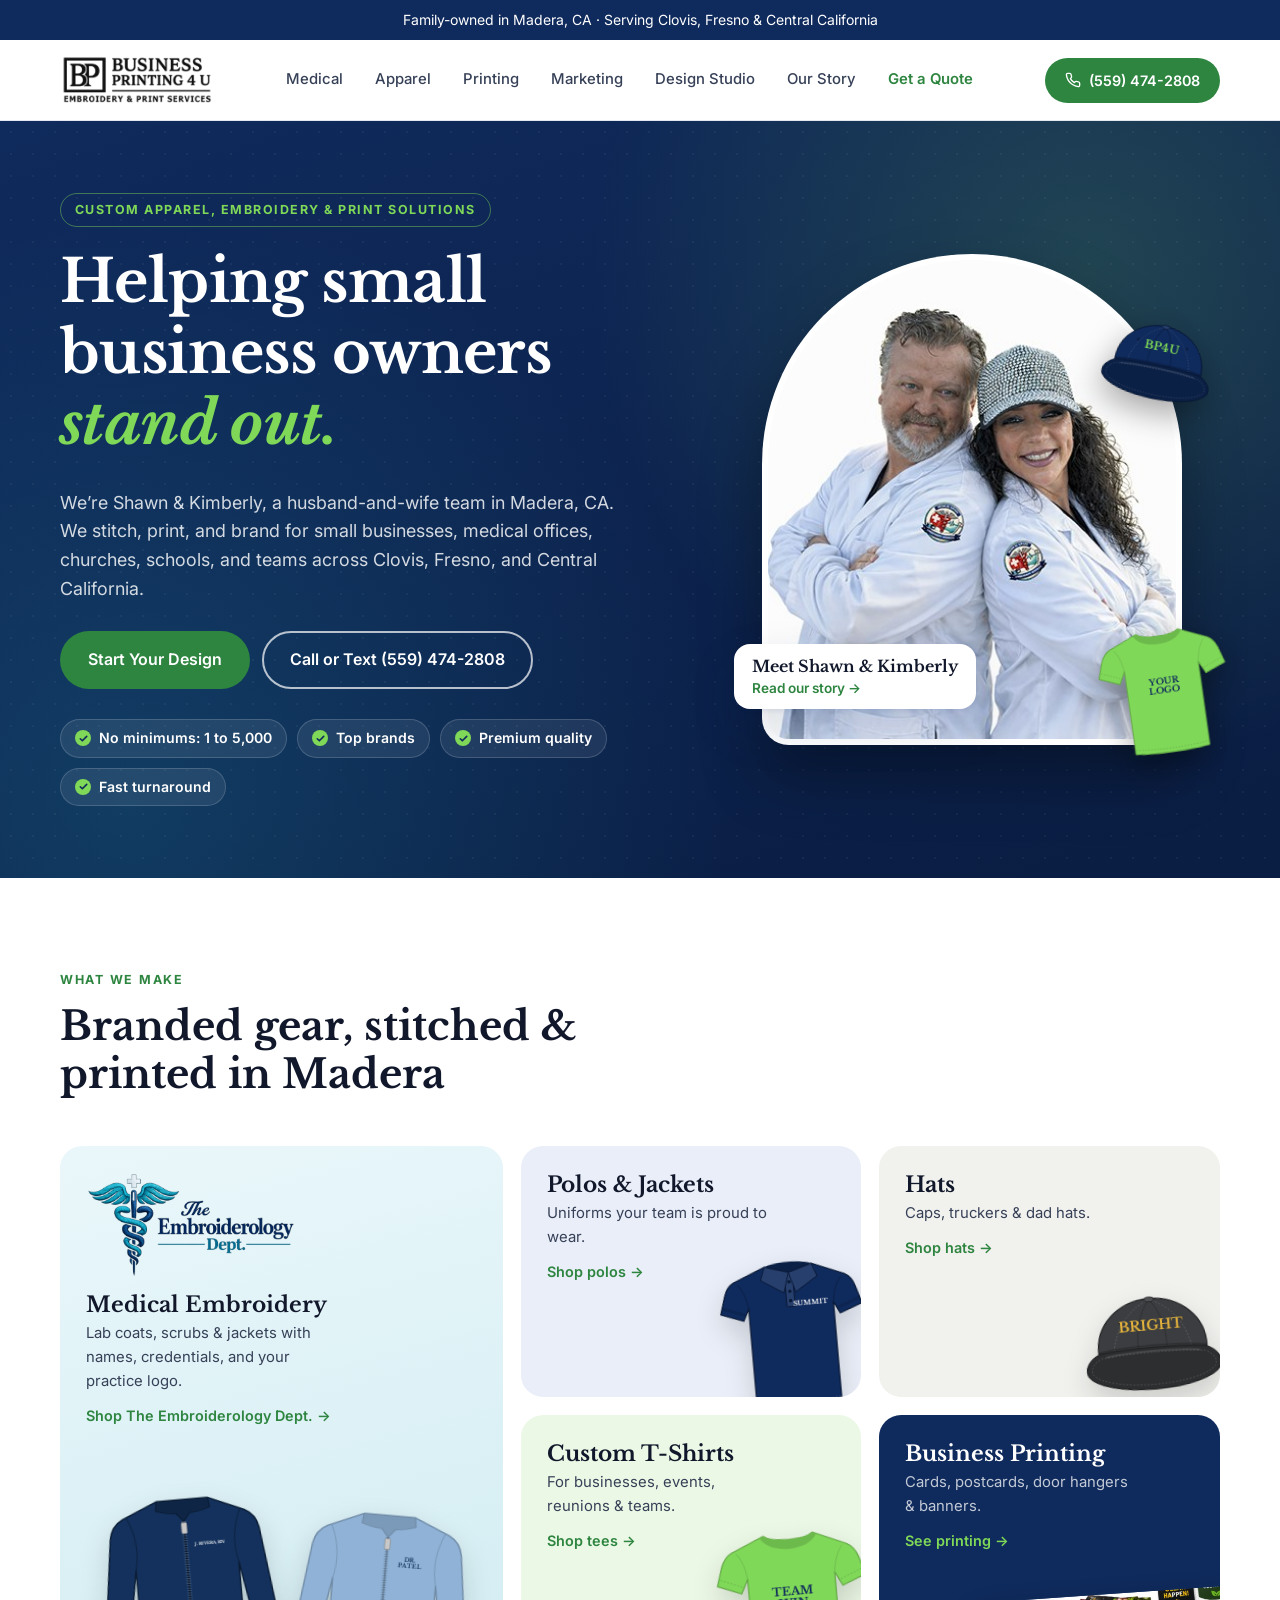
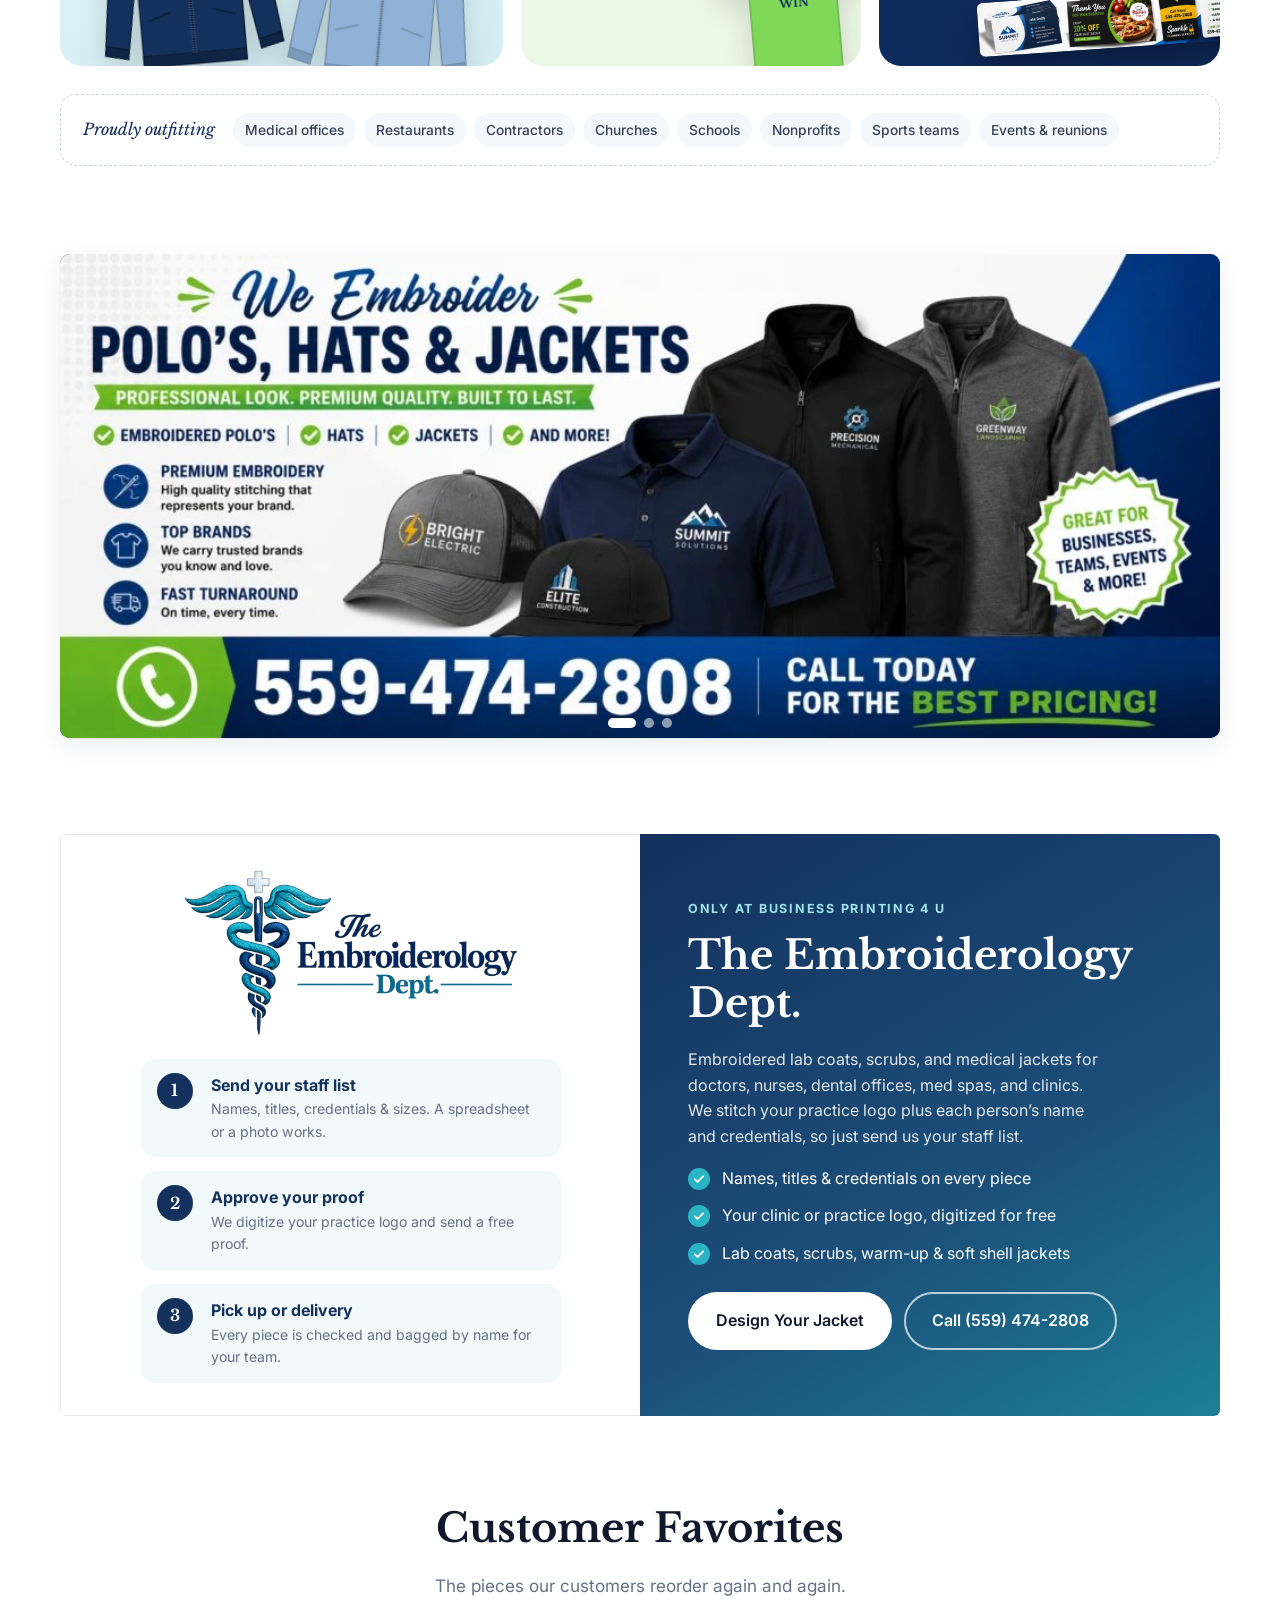
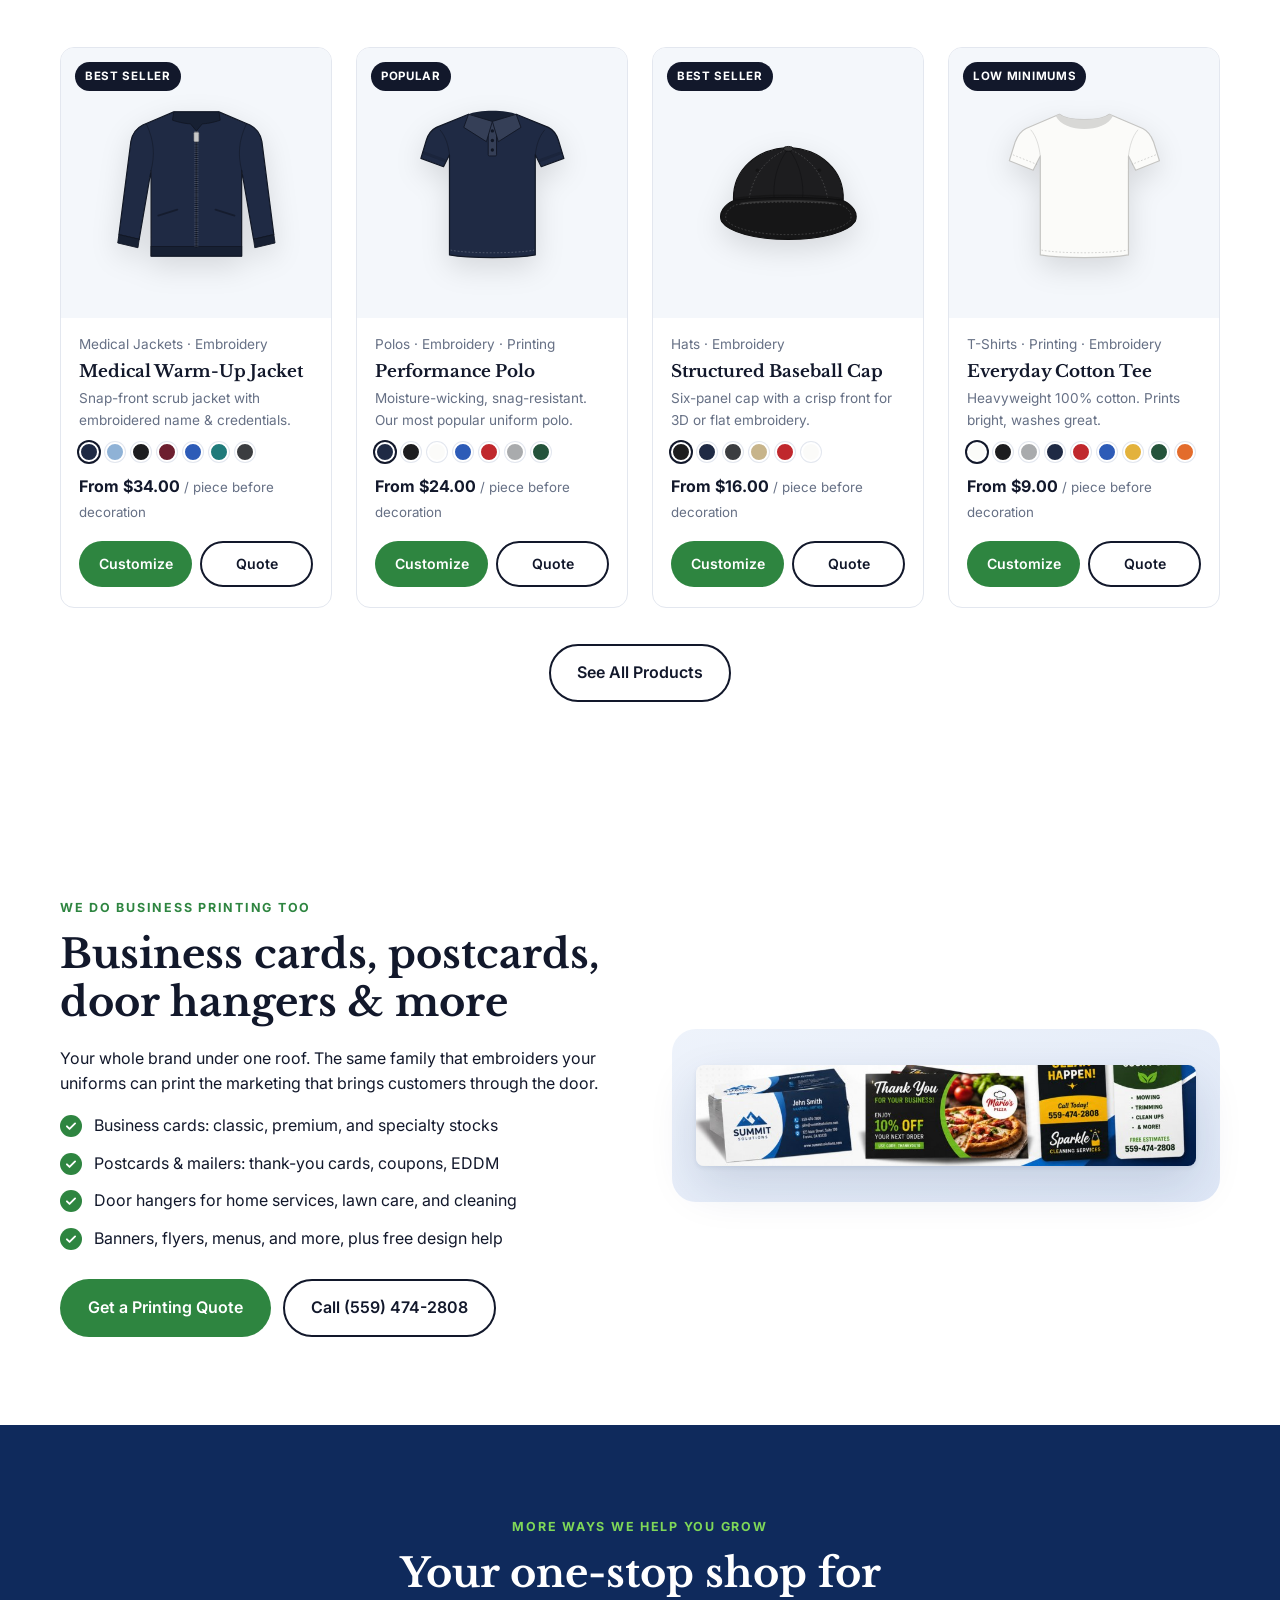
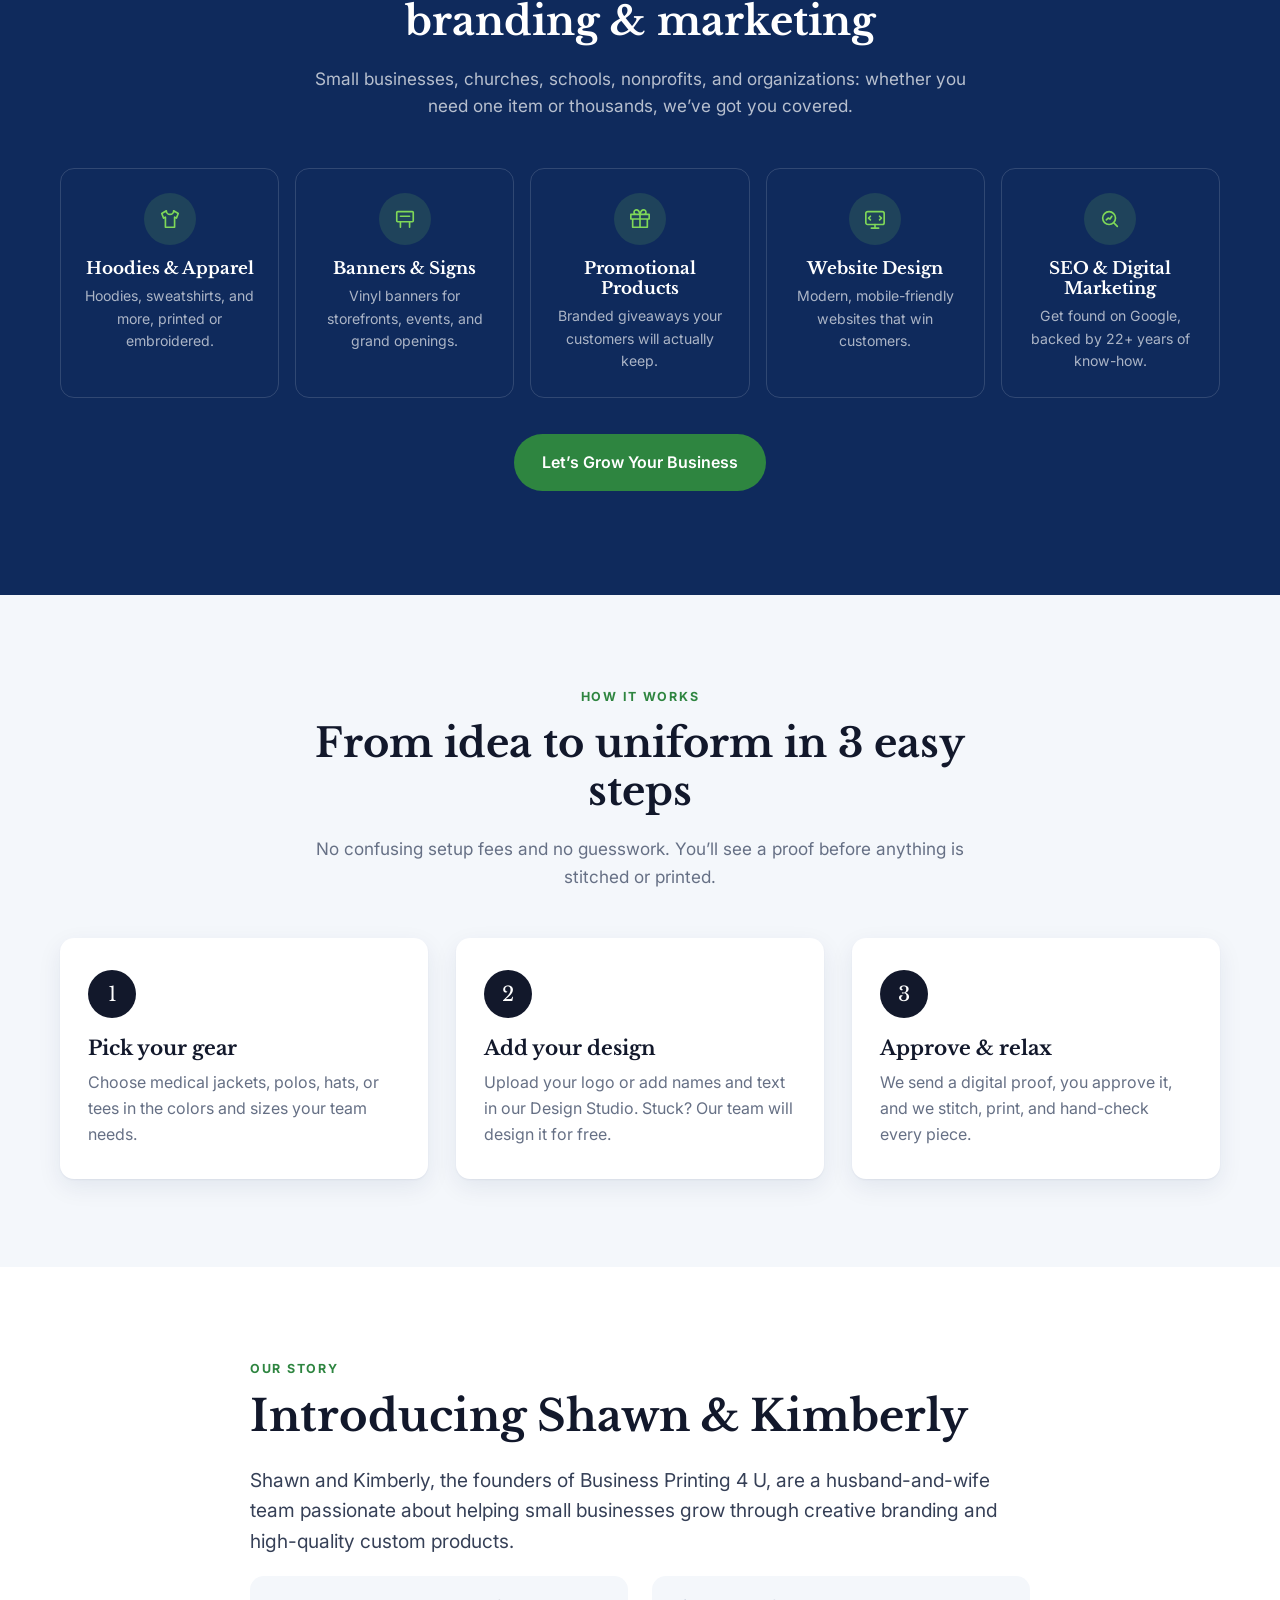
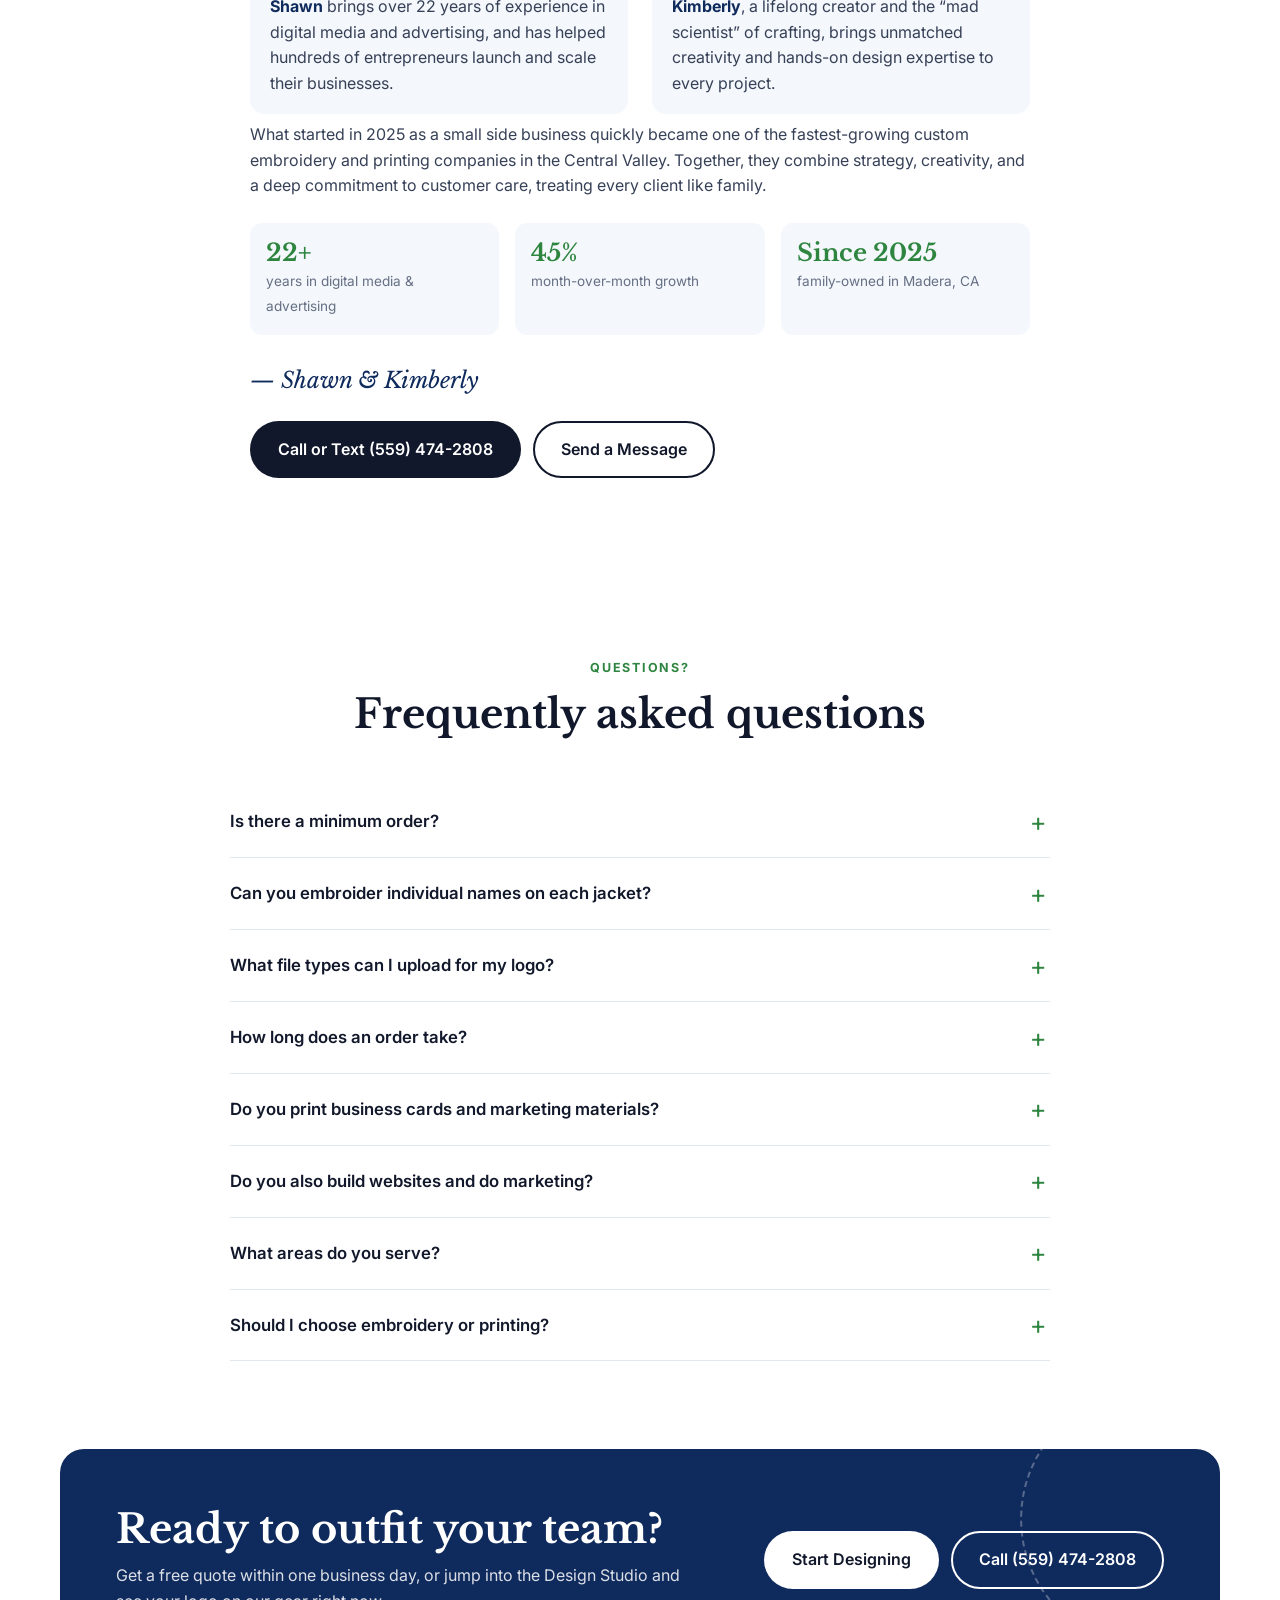
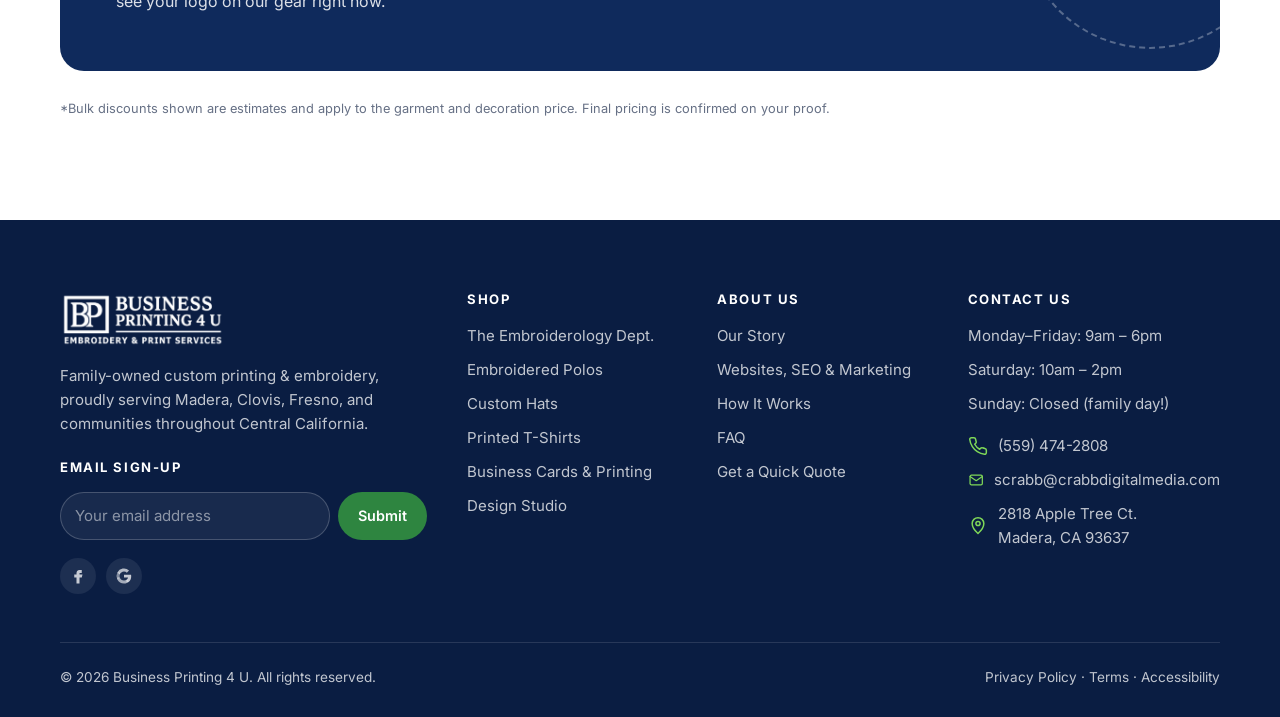
==== commit 0686ee01: "Give the site its own look and remove sample reviews - Navy and green palette taken from the BP4U ba" ====
--- a/index.html
+++ b/index.html
@@ -15,120 +15,117 @@
   <a class="visually-hidden" href="#main">Skip to content</a>
 
   <div class="announce">
-    <strong>Family-owned in Madera, CA</strong> — No minimums: from 1 shirt to 5,000 · Call or text <a href="tel:+15594742808" style="color:#fff;font-weight:600">(559) 474-2808</a>
+    Family-owned in Madera, CA · Serving Clovis, Fresno &amp; Central California
   </div>
 
   <header class="site-header">
     <div class="container header-inner">
-      <a class="brand" href="index.html" aria-label="Business Printing 4 U — home">
-        <img src="assets/img/logo-dark.png" alt="Business Printing 4 U — Embroidery &amp; Print Services" width="700" height="237">
+      <a class="brand" href="index.html" aria-label="Business Printing 4 U, home">
+        <img src="assets/img/logo-dark.png" alt="Business Printing 4 U, Embroidery &amp; Print Services" width="700" height="237">
       </a>
 
-      <form class="header-search" role="search" action="products.html" data-search>
-        <svg viewBox="0 0 24 24" fill="none" stroke="currentColor" stroke-width="2" stroke-linecap="round" aria-hidden="true"><circle cx="11" cy="11" r="7"/><path d="M20 20l-3.5-3.5"/></svg>
-        <label class="visually-hidden" for="site-search">Search products</label>
-        <input id="site-search" name="q" type="search" placeholder="Search jackets, polos, hats, tees…" autocomplete="off">
-        <div class="search-results" role="listbox"></div>
-      </form>
+      <nav class="main-nav" id="site-nav" aria-label="Main">
+        <ul>
+          <li><a href="products.html?cat=medical">Medical</a></li>
+          <li><a href="products.html">Apparel</a></li>
+          <li><a href="index.html#business-printing">Printing</a></li>
+          <li><a href="index.html#services">Marketing</a></li>
+          <li><a href="design.html">Design Studio</a></li>
+          <li><a href="index.html#our-story">Our Story</a></li>
+          <li class="nav-quote"><a href="contact.html">Get a Quote</a></li>
+        </ul>
+      </nav>
 
       <div class="header-actions">
-        <a class="util util--phone" href="tel:+15594742808">
-          <svg viewBox="0 0 24 24" fill="none" stroke="currentColor" stroke-width="1.8" stroke-linecap="round" stroke-linejoin="round" aria-hidden="true"><path d="M4 13a8 8 0 0 1 16 0"/><rect x="2.5" y="13" width="4" height="6" rx="1.5"/><rect x="17.5" y="13" width="4" height="6" rx="1.5"/><path d="M19.5 19c0 1.7-2 3-5 3h-1.5"/></svg>
-          <span class="util-text">Call or text a real person<b>(559) 474-2808</b></span>
+        <a class="btn btn--primary btn--sm header-call" href="tel:+15594742808">
+          <svg viewBox="0 0 24 24" width="16" height="16" fill="none" stroke="currentColor" stroke-width="2" stroke-linecap="round" stroke-linejoin="round" aria-hidden="true"><path d="M22 16.9v3a2 2 0 0 1-2.2 2 19.8 19.8 0 0 1-8.6-3.1 19.5 19.5 0 0 1-6-6A19.8 19.8 0 0 1 2.1 4.2 2 2 0 0 1 4.1 2h3a2 2 0 0 1 2 1.7c.1 1 .4 1.9.7 2.8a2 2 0 0 1-.5 2.1L8 9.9a16 16 0 0 0 6 6l1.3-1.3a2 2 0 0 1 2.1-.4c.9.3 1.8.6 2.8.7a2 2 0 0 1 1.7 2z"/></svg>
+          <span>(559) 474-2808</span>
         </a>
-        <a class="util util--chat" href="contact.html">
-          <svg viewBox="0 0 24 24" fill="none" stroke="currentColor" stroke-width="1.8" stroke-linecap="round" stroke-linejoin="round" aria-hidden="true"><path d="M21 12a8 8 0 0 1-11.6 7.1L4 20.5l1.4-4.9A8 8 0 1 1 21 12z"/></svg>
-          <span class="util-text">Message the family<b>Get a quote</b></span>
-        </a>
-        <div class="util-icons">
-          <a href="design.html" aria-label="Saved design" data-saved-link>
-            <svg viewBox="0 0 24 24" fill="none" stroke="currentColor" stroke-width="1.8" stroke-linejoin="round" aria-hidden="true"><path d="M12 20s-7-4.4-7-10a4 4 0 0 1 7-2.6A4 4 0 0 1 19 10c0 5.6-7 10-7 10z"/></svg>
-            <span class="count" data-saved-count hidden>1</span>
-          </a>
-          <a href="contact.html" aria-label="Request a quote">
-            <svg viewBox="0 0 24 24" fill="none" stroke="currentColor" stroke-width="1.8" stroke-linecap="round" stroke-linejoin="round" aria-hidden="true"><rect x="5" y="4" width="14" height="17" rx="2"/><path d="M9 4V3h6v1M9 10h6M9 14h6M9 18h3"/></svg>
-          </a>
-        </div>
         <button class="nav-toggle" type="button" aria-expanded="false" aria-controls="site-nav" aria-label="Open menu"><span></span></button>
       </div>
     </div>
-
-    <nav class="subnav" id="site-nav" aria-label="Main">
-      <div class="container">
-        <ul>
-          <li class="mobile-search">
-            <form class="header-search" role="search" action="products.html">
-              <svg viewBox="0 0 24 24" fill="none" stroke="currentColor" stroke-width="2" stroke-linecap="round" aria-hidden="true"><circle cx="11" cy="11" r="7"/><path d="M20 20l-3.5-3.5"/></svg>
-              <label class="visually-hidden" for="mobile-search">Search products</label>
-              <input id="mobile-search" name="q" type="search" placeholder="Search products">
-            </form>
-          </li>
-          <li><a href="products.html?cat=medical">Medical Embroidery</a></li>
-          <li><a href="products.html?cat=polos">Polos</a></li>
-          <li><a href="products.html?cat=hats">Hats</a></li>
-          <li><a href="products.html?cat=tees">Custom T-Shirts</a></li>
-          <li><a href="index.html#business-printing">Business Printing</a></li>
-          <li><a href="products.html">All Products</a></li>
-          <li><a href="design.html">Design Studio</a></li>
-                    <li><a href="index.html#our-story">Our Story</a></li>
-          <li class="subnav-cta"><a href="contact.html">Bulk &amp; Business Quotes →</a></li>
-        </ul>
-      </div>
-    </nav>
   </header>
 
   <main id="main">
 
-    <!-- ===== Promo hero ===== -->
-    <section class="promo-hero">
-      <div class="container hero-inner">
-        <div>
-          <span class="eyebrow">Custom Apparel, Embroidery &amp; Print Solutions</span>
-          <h1>Helping small business owners <em>stand out.</em></h1>
-          <p class="hero-lead">Family-owned and proudly serving Madera, Clovis, Fresno, and all of Central California. Custom t-shirts, embroidered hats, polos, and jackets, plus business printing and marketing, with fast turnaround, affordable pricing, and real personal service.</p>
+    <!-- ===== Hero: meet the family ===== -->
+    <section class="hero-family">
+      <div class="container hero-family__inner">
+        <div class="hero-family__copy">
+          <span class="hero-kicker">Custom Apparel, Embroidery &amp; Print Solutions</span>
+          <h1>Helping small business owners <span class="hl">stand out.</span></h1>
+          <p>We’re Shawn &amp; Kimberly, a husband-and-wife team in Madera, CA. We stitch, print, and brand for small businesses, medical offices, churches, schools, and teams across Clovis, Fresno, and Central California.</p>
           <div class="hero-ctas">
-            <a class="btn btn--primary" href="design.html">Start Designing</a>
-            <a class="btn btn--outline" href="products.html?cat=medical">Shop Medical Jackets</a>
-          </div>
-          <div class="hero-proof">
-            <div><strong>Up to 25%</strong>off bulk orders*</div>
-            <div><strong>No minimums</strong>1 shirt to 5,000</div>
-            <div><strong><span class="stars" aria-label="5 stars">★★★★★</span></strong>loved by local teams</div>
-          </div>
-        </div>
-
-        <div class="hero-panel" aria-label="Embroidered jackets, polos, hats and t-shirts">
-          <div class="g g--jacket" data-garment="jacket" data-color="#1f2a44" data-mock="Your Name, RN" data-place="chest" data-mock-color="#ffffff"></div>
-          <div class="g g--polo" data-garment="polo" data-color="#fbfbf9" data-mock="BP4U" data-place="chest" data-mock-color="#b3261e"></div>
-          <div class="g g--tee" data-garment="tee" data-color="#e3b23c" data-mock="Your Design Here" data-mock-color="#141414"></div>
-          <div class="g g--hat" data-garment="hat" data-color="#1d1d1f" data-mock="Your Logo" data-mock-color="#e3b23c"></div>
-          <div class="g g--tee2" data-garment="tee" data-color="#8fb2d6" data-mock="Team Spirit" data-mock-color="#1f2a44"></div>
-          <span class="stamp">Your logo, <span>stitched right.</span></span>
-        </div>
-      </div>
-    </section>
-
-    <!-- ===== Trust icons ===== -->
-    <section class="trust-icons" aria-label="Why order with us">
-      <div class="container">
-        <ul>
-          <li>
-            <svg viewBox="0 0 48 48" fill="none" stroke="currentColor" stroke-linecap="round" stroke-linejoin="round" aria-hidden="true"><path d="M24 4l4.5 3.3 5.5-.3 2 5.2 4.7 2.9-1 5.4 2.3 5-3.9 3.9-.3 5.6-5.3 1.6L28.6 41 24 38.4 19.4 41l-3.1-4.4-5.3-1.6-.3-5.6L6.8 25.5l2.3-5-1-5.4 4.7-2.9 2-5.2 5.5.3z"/><path d="M17 24l5 5 9-10"/></svg>
-            No Minimums<small>From 1 shirt to 5,000.</small>
-          </li>
-          <li>
-            <svg viewBox="0 0 48 48" fill="none" stroke="currentColor" stroke-linecap="round" stroke-linejoin="round" aria-hidden="true"><path d="M8 40l4-12L32 8l8 8-20 20z"/><path d="M28 12l8 8M8 40l12-4"/><circle cx="38" cy="38" r="2"/><path d="M30 38h4M38 30v4"/></svg>
-            Top Brands<small>Brands you know and trust.</small>
-          </li>
-          <li>
-            <svg viewBox="0 0 48 48" fill="none" stroke="currentColor" stroke-linecap="round" stroke-linejoin="round" aria-hidden="true"><circle cx="24" cy="24" r="17"/><path d="M24 7c-6 5-6 29 0 34M24 7c6 5 6 29 0 34M7 24h34"/><path d="M14 13c3 2 7 3 10 3s7-1 10-3M14 35c3-2 7-3 10-3s7 1 10 3" opacity=".6"/></svg>
-            Premium Quality<small>Stitching &amp; prints that last.</small>
-          </li>
-          <li>
-            <svg viewBox="0 0 48 48" fill="none" stroke="currentColor" stroke-linecap="round" stroke-linejoin="round" aria-hidden="true"><path d="M4 12h24v20H4zM28 18h9l7 7v7H28z"/><circle cx="12" cy="35" r="4"/><circle cx="36" cy="35" r="4"/><path d="M4 18h8M4 24h5"/></svg>
-            Fast Turnaround<small>On time, every time.</small>
-          </li>
-        </ul>
+            <a class="btn btn--primary" href="design.html">Start Your Design</a>
+            <a class="btn btn--ghost-light" href="tel:+15594742808">Call or Text (559) 474-2808</a>
+          </div>
+          <ul class="hero-badges">
+            <li>No minimums: 1 to 5,000</li>
+            <li>Top brands</li>
+            <li>Premium quality</li>
+            <li>Fast turnaround</li>
+          </ul>
+        </div>
+        <div class="hero-family__media">
+          <div class="arch">
+            <img src="assets/img/owners.jpg" alt="Shawn and Kimberly, founders of Business Printing 4 U, in embroidered lab coats" width="400" height="470">
+          </div>
+          <a class="meet-badge" href="#our-story"><strong>Meet Shawn &amp; Kimberly</strong><span>Read our story →</span></a>
+          <div class="hero-float hero-float--hat" data-garment="hat" data-color="#0f2a5c" data-mock="BP4U" data-mock-color="#7fd858" aria-hidden="true"></div>
+          <div class="hero-float hero-float--tee" data-garment="tee" data-color="#7fd858" data-mock="Your Logo" data-mock-color="#0f2a5c" aria-hidden="true"></div>
+        </div>
+      </div>
+    </section>
+
+    <!-- ===== What we make (bento) ===== -->
+    <section class="section" id="shop">
+      <div class="container">
+        <div class="section-head section-head--left reveal">
+          <span class="eyebrow">What we make</span>
+          <h2>Branded gear, stitched &amp; printed in Madera</h2>
+        </div>
+        <div class="bento">
+          <a class="bento-card bento-card--med reveal" href="products.html?cat=medical">
+            <img class="bento-logo" src="assets/img/embroiderology-logo.png" alt="" width="597" height="302" loading="lazy">
+            <h3>Medical Embroidery</h3>
+            <p>Lab coats, scrubs &amp; jackets with names, credentials, and your practice logo.</p>
+            <span class="bento-link">Shop The Embroiderology Dept. →</span>
+            <div class="bento-art" aria-hidden="true">
+              <div data-garment="jacket" data-color="#13315c" data-mock="J. Rivera, RN" data-place="chest" data-mock-color="#ffffff"></div>
+              <div data-garment="jacket" data-color="#8fb2d6" data-mock="Dr. Patel" data-place="chest" data-mock-color="#13315c"></div>
+            </div>
+          </a>
+          <a class="bento-card bento-card--polo reveal" href="products.html?cat=polos">
+            <h3>Polos &amp; Jackets</h3>
+            <p>Uniforms your team is proud to wear.</p>
+            <span class="bento-link">Shop polos →</span>
+            <div class="bento-art bento-art--single" aria-hidden="true"><div data-garment="polo" data-color="#0f2a5c" data-mock="Summit" data-place="chest" data-mock-color="#ffffff"></div></div>
+          </a>
+          <a class="bento-card bento-card--hat reveal" href="products.html?cat=hats">
+            <h3>Hats</h3>
+            <p>Caps, truckers &amp; dad hats.</p>
+            <span class="bento-link">Shop hats →</span>
+            <div class="bento-art bento-art--single" aria-hidden="true"><div data-garment="hat" data-color="#3b3d40" data-mock="Bright" data-mock-color="#e3b23c"></div></div>
+          </a>
+          <a class="bento-card bento-card--tee reveal" href="products.html?cat=tees">
+            <h3>Custom T-Shirts</h3>
+            <p>For businesses, events, reunions &amp; teams.</p>
+            <span class="bento-link">Shop tees →</span>
+            <div class="bento-art bento-art--single" aria-hidden="true"><div data-garment="tee" data-color="#7fd858" data-mock="Team Win" data-mock-color="#0f2a5c"></div></div>
+          </a>
+          <a class="bento-card bento-card--print reveal" href="#business-printing">
+            <h3>Business Printing</h3>
+            <p>Cards, postcards, door hangers &amp; banners.</p>
+            <span class="bento-link">See printing →</span>
+            <img class="bento-photo" src="assets/img/business-printing-samples.jpg" alt="" width="840" height="170" loading="lazy">
+          </a>
+        </div>
+        <div class="serve reveal">
+          <span>Proudly outfitting</span>
+          <ul>
+            <li>Medical offices</li><li>Restaurants</li><li>Contractors</li><li>Churches</li><li>Schools</li><li>Nonprofits</li><li>Sports teams</li><li>Events &amp; reunions</li>
+          </ul>
+        </div>
       </div>
     </section>
 
@@ -149,50 +146,6 @@
         <button class="slider-btn slider-btn--prev" type="button" data-slide-prev aria-label="Previous slide">‹</button>
         <button class="slider-btn slider-btn--next" type="button" data-slide-next aria-label="Next slide">›</button>
         <div class="slider-dots" data-slide-dots></div>
-      </div>
-    </section>
-
-    <!-- ===== Category tiles ===== -->
-    <section class="section" style="padding-top:48px" id="shop">
-      <div class="container">
-        <div class="section-head reveal">
-          <h2>Custom Apparel &amp; Uniforms for Your Group</h2>
-          <p>Start with our four specialties, then make them yours with your logo, names, and colors.</p>
-        </div>
-        <div class="tile-grid">
-          <a class="tile reveal" href="products.html?cat=medical">
-            <div class="tile-media"><span class="tag">Best Seller</span><div class="duo"><div data-garment="jacket" data-color="#1f2a44"></div><div data-garment="jacket" data-color="#8fb2d6"></div></div></div>
-            <span class="tile-name">Medical Jackets</span>
-          </a>
-          <a class="tile reveal" href="products.html?cat=polos">
-            <div class="tile-media"><div class="duo"><div data-garment="polo" data-color="#1d1d1f"></div><div data-garment="polo" data-color="#fbfbf9"></div></div></div>
-            <span class="tile-name">Polos &amp; Business Wear</span>
-          </a>
-          <a class="tile reveal" href="products.html?cat=hats">
-            <div class="tile-media"><div class="duo"><div data-garment="hat" data-color="#c7b48b"></div><div data-garment="hat" data-color="#24533b"></div></div></div>
-            <span class="tile-name">Hats</span>
-          </a>
-          <a class="tile reveal" href="products.html?cat=tees">
-            <div class="tile-media"><div class="duo"><div data-garment="tee" data-color="#2d5bb7"></div><div data-garment="tee" data-color="#a9abad"></div></div></div>
-            <span class="tile-name">Custom T-Shirts</span>
-          </a>
-          <a class="tile reveal" href="products.html?cat=medical">
-            <div class="tile-media"><div class="duo"><div data-garment="jacket" data-color="#6d1f2f"></div><div data-garment="polo" data-color="#8fb2d6"></div></div></div>
-            <span class="tile-name">Healthcare &amp; Clinics</span>
-          </a>
-          <a class="tile reveal" href="products.html?cat=polos">
-            <div class="tile-media"><div class="duo"><div data-garment="polo" data-color="#c0282d"></div><div data-garment="hat" data-color="#1d1d1f"></div></div></div>
-            <span class="tile-name">Restaurants &amp; Hospitality</span>
-          </a>
-          <a class="tile reveal" href="products.html?cat=tees">
-            <div class="tile-media"><div class="duo"><div data-garment="tee" data-color="#e36c2c"></div><div data-garment="hat" data-color="#1f2a44"></div></div></div>
-            <span class="tile-name">Schools, Teams &amp; Sports</span>
-          </a>
-          <a class="tile reveal" href="products.html?cat=tees">
-            <div class="tile-media"><span class="tag tag--gold">Low Minimums</span><div class="duo"><div data-garment="tee" data-color="#e9a3b8"></div><div data-garment="tee" data-color="#fbfbf9"></div></div></div>
-            <span class="tile-name">Events &amp; Family Reunions</span>
-          </a>
-        </div>
       </div>
     </section>
 
@@ -206,11 +159,11 @@
         <div class="promo-banner promo-banner--med reveal">
           <div class="pb-art">
             <img class="pb-logo" src="assets/img/embroiderology-logo.png" alt="The Embroiderology Dept." width="597" height="302">
-            <div class="pb-garments" aria-hidden="true">
-              <div data-garment="jacket" data-color="#1f2a44" data-mock="J. Rivera, RN&#10;Pediatrics" data-place="chest" data-mock-color="#ffffff"></div>
-              <div data-garment="jacket" data-color="#8fb2d6" data-mock="Dr. Patel&#10;Family Med" data-place="chest" data-mock-color="#1f2a44"></div>
-              <div data-garment="polo" data-color="#1f7a7a" data-mock="Renew&#10;Med Spa" data-place="chest" data-mock-color="#ffffff"></div>
-            </div>
+            <ol class="clinic-steps">
+              <li><strong>Send your staff list</strong><span>Names, titles, credentials &amp; sizes. A spreadsheet or a photo works.</span></li>
+              <li><strong>Approve your proof</strong><span>We digitize your practice logo and send a free proof.</span></li>
+              <li><strong>Pick up or delivery</strong><span>Every piece is checked and bagged by name for your team.</span></li>
+            </ol>
           </div>
           <div class="pb-text">
             <span class="eyebrow" style="color:#9fe3ec">Only at Business Printing 4 U</span>
@@ -312,62 +265,22 @@
 
     <!-- ===== Our story ===== -->
     <section class="section" id="our-story">
-      <div class="container split">
-        <figure class="story-photo reveal">
-          <img src="assets/img/owners.jpg" alt="Shawn and Kimberly, founders of Business Printing 4 U, in embroidered lab coats" width="400" height="495">
-          <figcaption>
-            <blockquote>“We treat every client like family.”</blockquote>
-            <cite>— Shawn &amp; Kimberly, Founders</cite>
-          </figcaption>
-        </figure>
-        <div class="reveal">
-          <span class="eyebrow">Our story</span>
-          <h2>Introducing Shawn &amp; Kimberly</h2>
-          <p>Shawn and Kimberly, the founders of Business Printing 4 U, are a husband-and-wife team passionate about helping small businesses grow through creative branding and high-quality custom products.</p>
-          <p>Shawn brings over 22 years of experience in digital media and advertising, and has helped hundreds of entrepreneurs launch and scale their businesses. Kimberly, a lifelong creator and the “mad scientist” of crafting, brings unmatched creativity and hands-on design expertise to every project.</p>
-          <p>What started in 2025 as a small side business quickly became one of the fastest-growing custom embroidery and printing companies in the Central Valley. Together, they combine strategy, creativity, and a deep commitment to customer care, treating every client like family.</p>
-          <div class="story-stats">
-            <div><strong>22+</strong><span>years in digital media &amp; advertising</span></div>
-            <div><strong>45%</strong><span>month-over-month growth</span></div>
-            <div><strong>Since 2025</strong><span>family-owned in Madera, CA</span></div>
-          </div>
-          <div style="display:flex;gap:12px;flex-wrap:wrap"><a class="btn btn--dark" href="tel:+15594742808">Call or Text (559) 474-2808</a><a class="btn btn--outline" href="contact.html">Send a Message</a></div>
-        </div>
-      </div>
-    </section>
-
-    <!-- ===== Reviews (PLACEHOLDER reviews — replace with real customer reviews) ===== -->
-    <section class="section section--cream" id="reviews">
-      <div class="container">
-        <div class="section-head reveal">
-          <h2>What Our Customers Say</h2>
-        </div>
-        <div class="review-row" data-review-row>
-          <article class="review">
-            <div class="stars" aria-label="5 out of 5 stars">★★★★★</div>
-            <p>“Our whole nursing staff got embroidered jackets with names and credentials, and every single one was perfect. They even caught a typo on our list!”</p>
-            <footer><span class="avatar">M</span><div><strong>Maria L.</strong><small>Clinic Manager</small></div></footer>
-          </article>
-          <article class="review">
-            <div class="stars" aria-label="5 out of 5 stars">★★★★★</div>
-            <p>“Feels like ordering from a friend. Quick proofs, great prices on 50 polos, and the stitching is better than our old vendor.”</p>
-            <footer><span class="avatar" style="background:var(--accent)">D</span><div><strong>Derek T.</strong><small>Restaurant Owner</small></div></footer>
-          </article>
-          <article class="review">
-            <div class="stars" aria-label="5 out of 5 stars">★★★★★</div>
-            <p>“We ordered reunion shirts for three generations of our family. They helped with the design for free and the shirts came out amazing.”</p>
-            <footer><span class="avatar" style="background:var(--gold);color:var(--ink)">A</span><div><strong>Angela R.</strong><small>Family Reunion Organizer</small></div></footer>
-          </article>
-          <article class="review">
-            <div class="stars" aria-label="5 out of 5 stars">★★★★★</div>
-            <p>“Hats for our landscaping crew look sharp and have held up all season. We’ll be back for jackets this winter.”</p>
-            <footer><span class="avatar" style="background:#24533b">K</span><div><strong>Kevin S.</strong><small>Small Business Owner</small></div></footer>
-          </article>
-        </div>
-        <div class="review-nav">
-          <button type="button" data-review-prev aria-label="Previous reviews">‹</button>
-          <button type="button" data-review-next aria-label="Next reviews">›</button>
-        </div>
+      <div class="container letter reveal">
+        <span class="eyebrow">Our story</span>
+        <h2>Introducing Shawn &amp; Kimberly</h2>
+        <p class="letter-lead">Shawn and Kimberly, the founders of Business Printing 4 U, are a husband-and-wife team passionate about helping small businesses grow through creative branding and high-quality custom products.</p>
+        <div class="letter-cols">
+          <p><strong>Shawn</strong> brings over 22 years of experience in digital media and advertising, and has helped hundreds of entrepreneurs launch and scale their businesses.</p>
+          <p><strong>Kimberly</strong>, a lifelong creator and the “mad scientist” of crafting, brings unmatched creativity and hands-on design expertise to every project.</p>
+        </div>
+        <p>What started in 2025 as a small side business quickly became one of the fastest-growing custom embroidery and printing companies in the Central Valley. Together, they combine strategy, creativity, and a deep commitment to customer care, treating every client like family.</p>
+        <div class="story-stats">
+          <div><strong>22+</strong><span>years in digital media &amp; advertising</span></div>
+          <div><strong>45%</strong><span>month-over-month growth</span></div>
+          <div><strong>Since 2025</strong><span>family-owned in Madera, CA</span></div>
+        </div>
+        <p class="signature">— Shawn &amp; Kimberly</p>
+        <div class="letter-ctas"><a class="btn btn--dark" href="tel:+15594742808">Call or Text (559) 474-2808</a><a class="btn btn--outline" href="contact.html">Send a Message</a></div>
       </div>
     </section>
 
@@ -432,7 +345,6 @@
 
   </main>
 
-  <div class="footer-stripe" aria-hidden="true"></div>
   <footer class="site-footer">
     <div class="container">
       <div class="footer-grid">
@@ -447,6 +359,7 @@
           </form>
           <div class="social" aria-label="Follow us">
             <a href="https://www.facebook.com/p/Business-Printing-4-U-Kimmy-Kims-61561364522656/" target="_blank" rel="noopener" aria-label="Business Printing 4 U on Facebook"><svg viewBox="0 0 24 24" fill="currentColor" aria-hidden="true"><path d="M14 8h3V4h-3c-2.8 0-4 1.8-4 4.3V10H7v4h3v8h4v-8h3l1-4h-4V8.6c0-.4.3-.6.6-.6z"/></svg></a>
+            <a href="https://share.google/ccZS9ceE6vZM1kN2d" target="_blank" rel="noopener" aria-label="Business Printing 4 U on Google"><svg viewBox="0 0 24 24" fill="currentColor" aria-hidden="true"><path d="M21.6 12.2c0-.7-.1-1.4-.2-2H12v3.9h5.4a4.6 4.6 0 0 1-2 3v2.5h3.2c1.9-1.7 3-4.3 3-7.4z"/><path d="M12 22c2.7 0 5-.9 6.6-2.4l-3.2-2.5c-.9.6-2 1-3.4 1-2.6 0-4.8-1.8-5.6-4.1H3.1v2.6A10 10 0 0 0 12 22z" opacity=".8"/><path d="M6.4 14c-.2-.6-.3-1.3-.3-2s.1-1.4.3-2V7.4H3.1a10 10 0 0 0 0 9.2L6.4 14z" opacity=".6"/><path d="M12 6c1.5 0 2.8.5 3.8 1.5l2.9-2.9A10 10 0 0 0 3.1 7.4L6.4 10C7.2 7.8 9.4 6 12 6z" opacity=".9"/></svg></a>
           </div>
         </div>
         <div>
@@ -466,7 +379,6 @@
             <li><a href="index.html#our-story">Our Story</a></li>
             <li><a href="index.html#services">Websites, SEO &amp; Marketing</a></li>
             <li><a href="index.html#how-it-works">How It Works</a></li>
-            <li><a href="index.html#reviews">Customer Reviews</a></li>
             <li><a href="index.html#faq">FAQ</a></li>
             <li><a href="contact.html">Get a Quick Quote</a></li>
           </ul>
@@ -492,9 +404,6 @@
     </div>
   </footer>
 
-  <a class="chat-fab" href="contact.html" aria-label="Message us">
-    <svg viewBox="0 0 24 24" fill="none" stroke="currentColor" stroke-width="2" stroke-linecap="round" stroke-linejoin="round" aria-hidden="true"><path d="M21 12a8 8 0 0 1-11.6 7.1L4 20.5l1.4-4.9A8 8 0 1 1 21 12z"/><path d="M8.5 12h.01M12 12h.01M15.5 12h.01"/></svg>
-  </a>
   <div class="toast" role="status" aria-live="polite"></div>
 
   <script src="js/catalog.js"></script>
--- a/css/styles.css
+++ b/css/styles.css
@@ -5,26 +5,29 @@
    ========================================================================== */
 
 :root {
-  --ink: #141414;
-  --ink-soft: #3a3a3a;
-  --muted: #6b6b6b;
-  --line: #e6e1d8;
+  --ink: #12182b;
+  --ink-soft: #364057;
+  --muted: #667085;
+  --line: #e3e7ef;
   --paper: #ffffff;
-  --cream: #faf7f2;
-  --cream-deep: #f2ece1;
-  --accent: #b3261e;        /* thread red */
-  --accent-dark: #8c1d17;
-  --accent-soft: #fbeceb;
-  --gold: #c99a3b;          /* embroidery gold */
-  --success: #2e7d4f;
+  --cream: #f4f7fb;          /* cool light background */
+  --cream-deep: #e8eef7;
+  --navy: #0f2a5c;           /* from the BP4U banners */
+  --navy-deep: #0a1d42;
+  --accent: #2e8540;         /* banner green, darkened for text contrast */
+  --accent-dark: #226a31;
+  --accent-soft: #e7f5e9;
+  --lime: #7fd858;           /* bright banner green for highlights */
+  --gold: #7fd858;
+  --success: #2e8540;
 
   --font-head: "Libre Baskerville", Georgia, "Times New Roman", serif;
   --font-body: "Inter", system-ui, -apple-system, "Segoe UI", Roboto, sans-serif;
 
   --radius: 14px;
   --radius-sm: 8px;
-  --shadow: 0 1px 2px rgba(0,0,0,.05), 0 8px 24px rgba(0,0,0,.06);
-  --shadow-lg: 0 2px 4px rgba(0,0,0,.06), 0 20px 48px rgba(0,0,0,.10);
+  --shadow: 0 1px 2px rgba(15,42,92,.06), 0 8px 24px rgba(15,42,92,.08);
+  --shadow-lg: 0 2px 4px rgba(15,42,92,.08), 0 20px 48px rgba(15,42,92,.14);
   --container: 1200px;
 }
 
@@ -52,7 +55,7 @@
 .container { width: 100%; max-width: var(--container); margin: 0 auto; padding: 0 20px; }
 .section { padding: 88px 0; }
 .section--cream { background: var(--cream); }
-.section--ink { background: var(--ink); color: #fff; }
+.section--ink { background: var(--navy); color: #fff; }
 .section-head { max-width: 680px; margin: 0 auto 48px; text-align: center; }
 .section-head p { color: var(--muted); font-size: 1.075rem; }
 .section--ink .section-head p { color: rgba(255,255,255,.7); }
@@ -73,7 +76,7 @@
 }
 .btn:active { transform: translateY(1px); }
 .btn--primary { background: var(--accent); color: #fff; }
-.btn--primary:hover { background: var(--accent-dark); box-shadow: 0 6px 18px rgba(179,38,30,.3); }
+.btn--primary:hover { background: var(--accent-dark); box-shadow: 0 6px 18px rgba(46,133,64,.3); }
 .btn--dark { background: var(--ink); color: #fff; }
 .btn--dark:hover { background: #000; }
 .btn--outline { border-color: var(--ink); color: var(--ink); background: transparent; }
@@ -86,7 +89,7 @@
 
 /* ---------- Announcement bar ---------- */
 .announce {
-  background: var(--ink); color: #fff; font-size: .875rem; text-align: center; padding: 9px 16px;
+  background: var(--navy); color: #fff; font-size: .875rem; text-align: center; padding: 9px 16px;
 }
 .announce strong { color: var(--gold); }
 
@@ -249,7 +252,7 @@
   transition: background .2s, border-color .2s;
 }
 .industry:hover { background: rgba(255,255,255,.05); border-color: rgba(255,255,255,.3); }
-.industry .icon-circle { margin: 0 auto 14px; background: rgba(201,154,59,.15); color: var(--gold); width: 52px; height: 52px; }
+.industry .icon-circle { margin: 0 auto 14px; background: rgba(127,216,88,.14); color: var(--gold); width: 52px; height: 52px; }
 .industry h3 { font-size: 1.05rem; margin-bottom: 6px; }
 .industry p { font-size: .88rem; color: rgba(255,255,255,.65); margin: 0; }
 
@@ -285,7 +288,7 @@
 
 /* ---------- CTA band ---------- */
 .cta-band {
-  background: var(--accent); color: #fff; border-radius: 24px; padding: 56px; display: grid;
+  background: var(--navy); color: #fff; border-radius: 24px; padding: 56px; display: grid;
   grid-template-columns: 1.4fr 1fr; gap: 32px; align-items: center; position: relative; overflow: hidden;
 }
 .cta-band::after {
@@ -296,7 +299,7 @@
 .cta-band p { color: rgba(255,255,255,.85); margin: 0; }
 .cta-band .cta-actions { display: flex; gap: 12px; flex-wrap: wrap; justify-content: flex-end; position: relative; z-index: 1; }
 .cta-band .btn--outline { border-color: #fff; color: #fff; }
-.cta-band .btn--outline:hover { background: #fff; color: var(--accent); }
+.cta-band .btn--outline:hover { background: #fff; color: var(--navy); }
 
 /* ---------- FAQ ---------- */
 .faq { max-width: 820px; margin: 0 auto; }
@@ -415,7 +418,7 @@
 .field.has-error input, .field.has-error select, .field.has-error textarea { border-color: var(--accent); }
 
 /* ---------- Footer ---------- */
-.site-footer { background: var(--ink); color: rgba(255,255,255,.75); padding: 72px 0 28px; font-size: .94rem; }
+.site-footer { background: var(--navy-deep); color: rgba(255,255,255,.75); padding: 72px 0 28px; font-size: .94rem; }
 .footer-grid { display: grid; grid-template-columns: 1.5fr 1fr 1fr 1.2fr; gap: 40px; margin-bottom: 48px; }
 .footer-brand img { height: 56px; width: auto; margin-bottom: 16px; }
 .site-footer h4 { font-family: var(--font-body); color: #fff; font-size: .82rem; letter-spacing: .12em; text-transform: uppercase; margin-bottom: 16px; }
@@ -704,3 +707,152 @@
 .story-stats strong { display: block; font-family: var(--font-head); font-size: 1.5rem; color: var(--accent); line-height: 1.2; }
 .story-stats span { font-size: .85rem; color: var(--muted); }
 @media (max-width: 640px) { .story-stats { grid-template-columns: 1fr; } }
+
+
+/* ==========================================================================
+   v2 — BP4U's own look: one-row header, family hero, bento, letter story
+   ========================================================================== */
+.site-header { background: #fff; }
+.header-inner { height: 80px; }
+.main-nav a { font-size: .93rem; }
+.main-nav .nav-quote a { color: var(--accent); font-weight: 600; }
+.header-call { gap: 8px; }
+.header-call svg { flex: none; }
+
+.hero-family {
+  position: relative; overflow: hidden; color: #fff;
+  background:
+    radial-gradient(circle at 85% 20%, rgba(127,216,88,.18), transparent 40%),
+    radial-gradient(circle at 10% 90%, rgba(43,179,198,.18), transparent 45%),
+    linear-gradient(160deg, var(--navy) 0%, var(--navy-deep) 100%);
+}
+.hero-family::before {
+  content: ""; position: absolute; inset: 0; opacity: .5;
+  background-image: radial-gradient(rgba(255,255,255,.09) 1px, transparent 1.4px);
+  background-size: 22px 22px;
+}
+.hero-family__inner { position: relative; display: grid; grid-template-columns: 1.1fr .9fr; gap: 56px; align-items: center; padding-top: 72px; padding-bottom: 72px; }
+.hero-kicker {
+  display: inline-block; font-size: .78rem; font-weight: 700; letter-spacing: .12em; text-transform: uppercase;
+  color: var(--lime); border: 1px solid rgba(127,216,88,.45); border-radius: 999px; padding: 6px 14px; margin-bottom: 20px;
+}
+.hero-family h1 { font-size: clamp(2.3rem, 4.6vw, 3.7rem); color: #fff; }
+.hero-family h1 .hl { color: var(--lime); font-style: italic; }
+.hero-family p { font-size: 1.12rem; color: rgba(255,255,255,.82); max-width: 560px; margin-bottom: 28px; }
+.hero-family .hero-ctas { margin-bottom: 30px; }
+.hero-badges { list-style: none; padding: 0; margin: 0; display: flex; flex-wrap: wrap; gap: 10px; }
+.hero-badges li {
+  display: inline-flex; align-items: center; gap: 8px; font-size: .88rem; font-weight: 600;
+  background: rgba(255,255,255,.08); border: 1px solid rgba(255,255,255,.16); border-radius: 999px; padding: 7px 14px;
+}
+.hero-badges li::before {
+  content: ""; width: 16px; height: 16px; border-radius: 50%;
+  background: var(--lime) url("data:image/svg+xml,%3Csvg xmlns='http://www.w3.org/2000/svg' viewBox='0 0 24 24' fill='none' stroke='%230f2a5c' stroke-width='3.5' stroke-linecap='round' stroke-linejoin='round'%3E%3Cpath d='M5 12.5l4.5 4.5L19 7.5'/%3E%3C/svg%3E") center / 11px no-repeat;
+}
+.hero-family__media { position: relative; justify-self: center; width: min(420px, 100%); }
+.arch {
+  border-radius: 220px 220px 28px 28px; overflow: hidden; background: #fff;
+  border: 6px solid rgba(255,255,255,.95); box-shadow: 0 30px 60px rgba(0,0,0,.35);
+}
+.arch img { width: 100%; height: auto; display: block; }
+.meet-badge {
+  position: absolute; left: -28px; bottom: 36px; background: #fff; color: var(--ink); text-decoration: none;
+  border-radius: 16px; padding: 12px 18px; box-shadow: var(--shadow-lg); line-height: 1.3; transition: transform .2s;
+}
+.meet-badge:hover { transform: translateY(-3px); }
+.meet-badge strong { display: block; font-family: var(--font-head); }
+.meet-badge span { font-size: .85rem; color: var(--accent); font-weight: 600; }
+.hero-float { position: absolute !important; filter: drop-shadow(0 12px 16px rgba(0,0,0,.35)); }
+.hero-float--hat { width: 34%; right: -12%; top: 6%; transform: rotate(12deg); }
+.hero-float--tee { width: 36%; right: -14%; bottom: -4%; transform: rotate(-8deg); }
+
+.section-head--left { text-align: left; margin-left: 0; }
+
+.bento {
+  display: grid; gap: 18px;
+  grid-template-columns: 1.3fr 1fr 1fr;
+  grid-template-areas: "med polo hat" "med tee print";
+}
+.bento-card {
+  position: relative; overflow: hidden; border-radius: 22px; padding: 26px; text-decoration: none; color: var(--ink);
+  min-height: 250px; display: flex; flex-direction: column; transition: transform .25s, box-shadow .25s;
+}
+.bento-card:hover { transform: translateY(-4px); box-shadow: var(--shadow-lg); }
+.bento-card h3 { font-size: 1.35rem; margin-bottom: 4px; }
+.bento-card p { font-size: .93rem; color: var(--ink-soft); margin-bottom: 10px; max-width: 26ch; }
+.bento-link { font-weight: 600; font-size: .9rem; color: var(--accent); }
+.bento-card--med { grid-area: med; background: linear-gradient(165deg, #eaf7fa 0%, #d3edf3 100%); min-height: 520px; }
+.bento-card--polo { grid-area: polo; background: #e9eef8; }
+.bento-card--hat { grid-area: hat; background: #f1f1ee; }
+.bento-card--tee { grid-area: tee; background: #ecf8e6; }
+.bento-card--print { grid-area: print; background: var(--navy); color: #fff; }
+.bento-card--print p { color: rgba(255,255,255,.75); }
+.bento-card--print .bento-link { color: var(--lime); }
+.bento-logo { width: 210px; height: auto; margin-bottom: 14px; }
+.bento-art { position: absolute; right: 0; bottom: 0; left: 0; height: 52%; pointer-events: none; }
+.bento-art > div { position: absolute !important; width: 46%; bottom: -6%; filter: drop-shadow(0 12px 14px rgba(0,0,0,.16)); transition: transform .35s; }
+.bento-art > div:first-child { left: 6%; transform: rotate(-5deg); }
+.bento-art > div:nth-child(2) { right: 4%; bottom: -12%; transform: rotate(5deg); }
+.bento-art--single { left: auto; width: 52%; height: auto; aspect-ratio: 1 / 1; right: -6%; bottom: -10%; }
+.bento-art--single > div { width: 100%; left: 0 !important; bottom: 0; transform: rotate(-8deg); }
+.bento-card:hover .bento-art > div { transform: rotate(0) translateY(-6px); }
+.bento-photo { position: absolute; right: -40px; bottom: 16px; width: 92%; border-radius: 6px; transform: rotate(-4deg); box-shadow: 0 16px 30px rgba(0,0,0,.35); }
+
+.serve { display: flex; align-items: center; gap: 18px; flex-wrap: wrap; margin-top: 28px; padding: 18px 22px; border: 1px dashed #c9d3e3; border-radius: 16px; }
+.serve > span { font-family: var(--font-head); font-style: italic; color: var(--navy); }
+.serve ul { list-style: none; padding: 0; margin: 0; display: flex; flex-wrap: wrap; gap: 8px; }
+.serve li { background: var(--cream); border-radius: 999px; padding: 6px 12px; font-size: .86rem; font-weight: 500; color: var(--ink-soft); }
+
+.letter { max-width: 820px; }
+.letter h2 { font-size: clamp(1.9rem, 3.4vw, 2.7rem); }
+.letter-lead { font-size: 1.2rem; color: var(--ink); line-height: 1.6; }
+.letter p { color: var(--ink-soft); }
+.letter-cols { display: grid; grid-template-columns: 1fr 1fr; gap: 24px; margin: 8px 0 8px; }
+.letter-cols p { background: var(--cream); border-radius: 14px; padding: 18px 20px; margin: 0; }
+.letter-cols strong { color: var(--navy); }
+.letter .story-stats strong { color: var(--accent); }
+.signature { font-family: var(--font-head); font-style: italic; font-size: 1.4rem; color: var(--navy) !important; margin: 4px 0 22px; }
+.letter-ctas { display: flex; gap: 12px; flex-wrap: wrap; }
+
+.product-search { max-width: 520px; margin: 0 auto 22px; }
+.product-search input { width: 100%; padding: 13px 18px; border-radius: 999px; border: 1px solid var(--line); background: var(--cream); }
+.product-search input:focus { outline: none; border-color: var(--navy); background: #fff; }
+
+@media (max-width: 1080px) {
+  .main-nav a { padding: 10px 10px; }
+}
+@media (max-width: 980px) {
+  .nav-toggle { display: inline-flex; }
+  .main-nav {
+    position: fixed; inset: 80px 0 auto 0; background: #fff; border-bottom: 1px solid var(--line);
+    padding: 12px 20px 20px; box-shadow: var(--shadow-lg); display: none;
+  }
+  .nav-open .main-nav { display: block; }
+  .main-nav ul { flex-direction: column; }
+  .main-nav a { padding: 14px 12px; font-size: 1.05rem; }
+}
+@media (max-width: 920px) {
+  .header-actions .btn.header-call { display: inline-flex; }
+  .hero-family__inner { grid-template-columns: 1fr; gap: 48px; padding-top: 48px; padding-bottom: 64px; }
+  .hero-family__media { width: min(340px, 82%); }
+  .meet-badge { left: -16px; }
+  .bento { grid-template-columns: 1fr 1fr; grid-template-areas: "med med" "polo hat" "tee print"; }
+  .bento-card--med { min-height: 420px; }
+  .letter-cols { grid-template-columns: 1fr; }
+}
+@media (max-width: 560px) {
+  .header-call span { display: none; }
+  .header-call { padding: 10px; }
+  .bento { grid-template-columns: 1fr; grid-template-areas: "med" "polo" "hat" "tee" "print"; }
+  .bento-card--med { min-height: 400px; }
+}
+.bento-photo { height: auto; width: 78%; right: -24px; bottom: 18px; }
+.bento-card--print h3, .bento-card--print p, .bento-card--print .bento-link { position: relative; z-index: 1; }
+.clinic-steps { list-style: none; counter-reset: cs; padding: 0; margin: 8px 0 0; display: grid; gap: 14px; width: 100%; max-width: 420px; }
+.clinic-steps li { counter-increment: cs; display: grid; grid-template-columns: 40px 1fr; column-gap: 14px; align-items: start; background: #f2f9fb; border-radius: 14px; padding: 14px 16px; }
+.clinic-steps li::before {
+  content: counter(cs); grid-row: span 2; width: 36px; height: 36px; border-radius: 50%; display: grid; place-items: center;
+  background: #13315c; color: #fff; font-family: var(--font-head); font-weight: 700;
+}
+.clinic-steps strong { color: #13315c; }
+.clinic-steps span { font-size: .88rem; color: var(--muted); }
